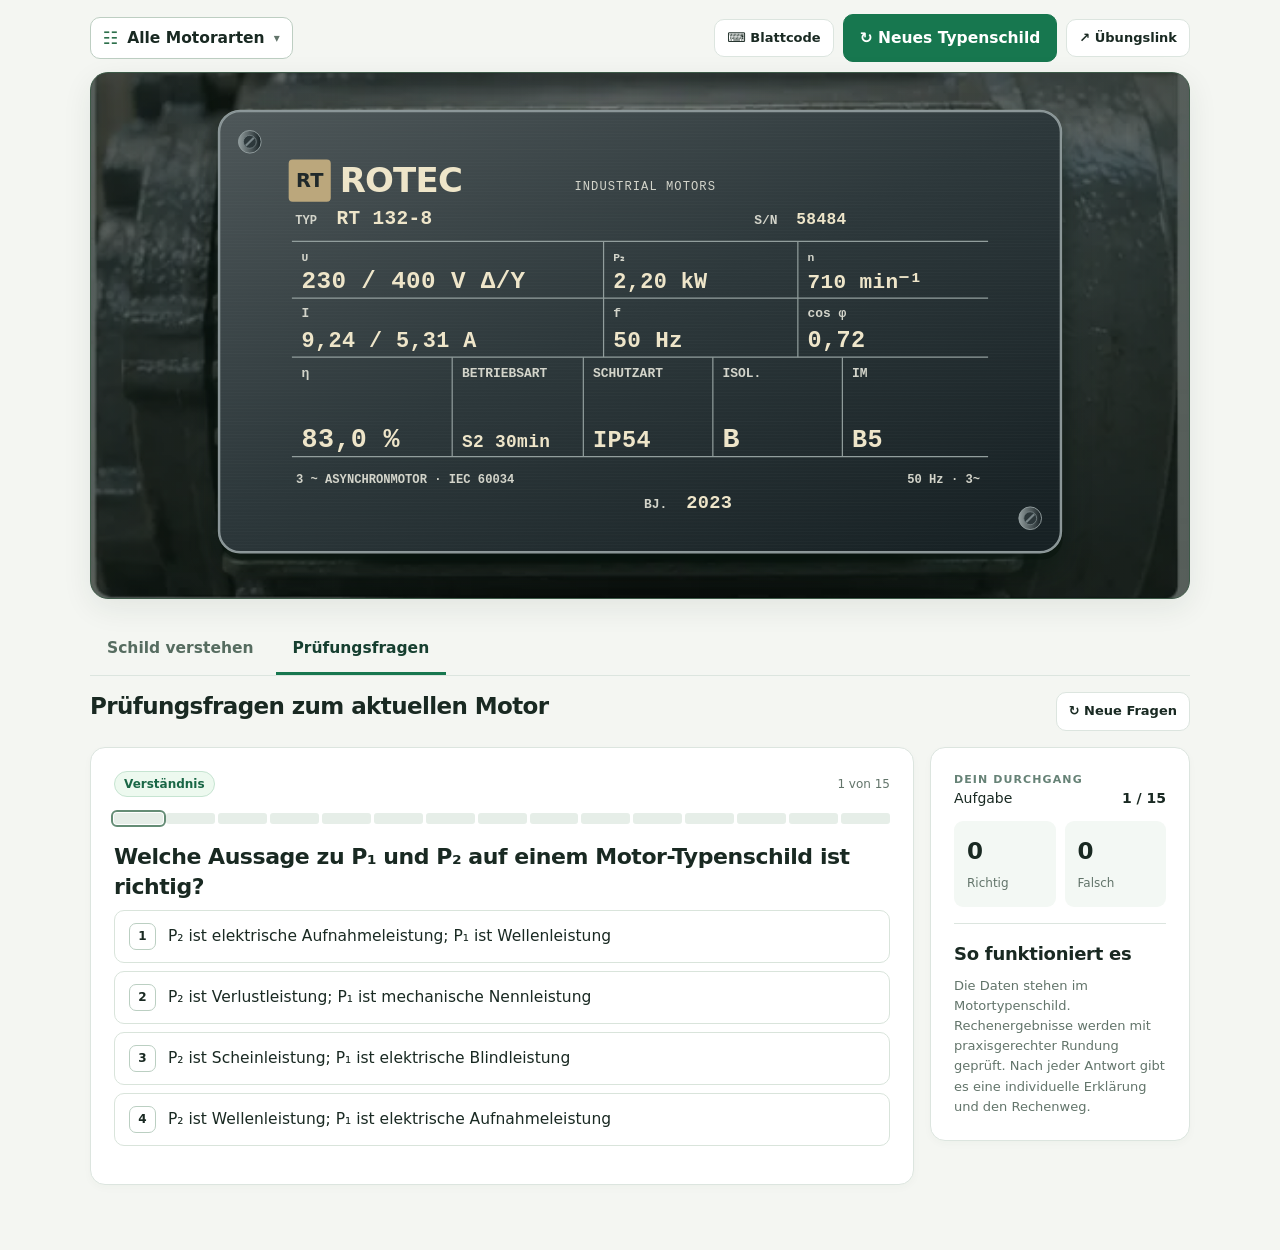
==== index.html @ ab7dd615 "Add files via upload" ====
<!doctype html>
<html lang="de">
<head>
<meta charset="utf-8">
<meta name="viewport" content="width=device-width, initial-scale=1">
<meta name="theme-color" content="#14251f">
<link rel="icon" href="data:image/svg+xml,%3Csvg xmlns='http://www.w3.org/2000/svg' viewBox='0 0 48 48'%3E%3Crect width='48' height='48' rx='10' fill='%23163f30'/%3E%3Ctext x='24' y='34' font-size='28' text-anchor='middle' fill='white'%3E%E2%9A%A1%3C/text%3E%3C/svg%3E">
<title>Motortypenschild verstehen · Lerntrainer V20</title>
<style>
:root{color-scheme:light;--ink:#192922;--mute:#62746a;--bg:#f4f6f2;--paper:#fff;--line:#dce5df;--forest:#163f30;--green:#17774f;--soft:#eaf4ed;--red:#a53624;--redbg:#fceee9;--gold:#c09537;--rad:15px}
*{box-sizing:border-box}html{scroll-behavior:smooth}body{margin:0;background:var(--bg);color:var(--ink);font:15.5px/1.55 system-ui,-apple-system,"Segoe UI",Roboto,Arial,sans-serif}button,input,select{font:inherit}button{cursor:pointer}button:focus-visible,input:focus-visible{outline:3px solid #4ca47c;outline-offset:3px}a{color:var(--green)}.wrap{width:min(1100px,calc(100% - 36px));margin:auto}.top{background:#14271e;color:#eef9f2;border-bottom:1px solid #345344}.top .wrap{min-height:69px;display:flex;align-items:center;gap:18px;justify-content:space-between}.mark{display:flex;gap:12px;align-items:center}.logo{background:#d9eee1;color:#133927;width:39px;height:39px;border-radius:10px;display:grid;place-items:center;font-weight:900;font-size:22px}.brand{font-weight:790;line-height:1.1;letter-spacing:-.4px}.brand small{display:block;font-size:11px;font-weight:500;letter-spacing:.08em;color:#b4cbbd;margin-top:4px;text-transform:uppercase}.topbadge{border:1px solid #52715d;border-radius:100px;font-size:12px;padding:5px 12px;color:#d8e6de}
main{padding:28px 0 65px}.headline{display:flex;justify-content:space-between;align-items:flex-end;gap:20px;margin-bottom:18px}.eyebrow{font-size:12px;letter-spacing:.12em;text-transform:uppercase;font-weight:750;color:var(--green)}h1{font-size:clamp(29px,4vw,41px);line-height:1.08;letter-spacing:-1.4px;margin:6px 0 9px}h2{margin:0;font-size:23px;letter-spacing:-.6px;line-height:1.25}h3{margin:0;font-size:18px;letter-spacing:-.25px}.sub{color:var(--mute);margin:0;max-width:650px}.btn{display:inline-flex;align-items:center;justify-content:center;gap:8px;padding:11px 16px;font-weight:680;border-radius:10px;border:1px solid var(--green);background:var(--green);color:white;transition:background .15s,border .15s;white-space:nowrap}.btn:hover{background:#0b5939}.btn.ghost{border-color:var(--line);background:var(--paper);color:var(--ink)}.btn.ghost:hover{border-color:#739e87;background:#f5faf6}.btn.sm{padding:8px 12px;font-size:13px}.btn:disabled{cursor:not-allowed;opacity:.5}.plate-wrap{background:radial-gradient(circle at 50% -20%,#566e60,#263c32 60%,#182d24);border:1px solid #3d5a48;border-radius:18px;padding:clamp(12px,3vw,34px);box-shadow:0 9px 30px #152b2015;position:relative;overflow:hidden}.plate-wrap:before{content:'';position:absolute;inset:0;background:repeating-linear-gradient(145deg,transparent 0 6px,#ffffff08 7px,transparent 8px 23px);pointer-events:none}.plate{position:relative;margin:auto;display:block;width:min(100%,900px);height:auto;filter:drop-shadow(0 12px 12px #0718118e);touch-action:manipulation}.plate text{user-select:none}.plate .field{cursor:pointer;outline:none}.plate .field .hit{fill:transparent;stroke:transparent;stroke-width:2}.plate .field:hover .hit,.plate .field:focus .hit{fill:#bfe0cb2a;stroke:#397a5c;stroke-width:2}.plate .field.active .hit{fill:#d8f7e250;stroke:#0a7850;stroke-width:2.6}.plate .field:focus-visible .hit{stroke:#e4952c;stroke-width:3}.plate text.stamp{font-family:Consolas,Menlo,monospace;fill:#25302f;font-weight:740}.plate text.label{font-family:Consolas,Menlo,monospace;fill:#54605e;font-weight:640}.plate .rule{stroke:#7d8787;stroke-width:1}.plate .fine{stroke:#a8b0af;stroke-width:.8}.plate-head{display:flex;justify-content:space-between;gap:10px;align-items:center;margin-top:13px;color:#d6e7da;font-size:12.5px}.plate-head .hint{display:flex;gap:8px;align-items:center}.plate-head .hint i{display:inline-flex;width:19px;height:19px;align-items:center;justify-content:center;border:1px solid #b4d6c5;border-radius:100%;font-style:normal;font-weight:700}.meta-tags{display:flex;gap:8px;flex-wrap:wrap}.meta-tags span{border:1px solid #648574;border-radius:100px;padding:3px 10px}.tabs{display:flex;gap:5px;margin:25px 0 16px;border-bottom:1px solid var(--line)}.tab{padding:12px 17px;border:none;border-bottom:3px solid transparent;color:#566c60;background:none;font-weight:720}.tab[aria-selected=true]{border-color:var(--green);color:var(--forest)}.tab:hover{color:#17774f}.panel{display:none}.panel.on{display:block}.learning{display:grid;grid-template-columns:minmax(0,.94fr) minmax(0,1.06fr);gap:16px}.card{background:var(--paper);border:1px solid var(--line);border-radius:var(--rad);padding:23px;box-shadow:0 3px 8px #24453307}.card h2{margin-bottom:9px}.card h3{margin-bottom:8px}.muted{color:var(--mute)}.minilabel{font-size:11px;letter-spacing:.1em;text-transform:uppercase;color:#668276;font-weight:850}.selected-kicker{display:flex;gap:10px;align-items:center;margin-bottom:10px}.pill{display:inline-flex;border:1px solid #c6e4d1;background:#edf9ef;color:#1a6746;border-radius:100px;padding:3px 9px;font-weight:770;font-size:12px}.bigvalue{font:780 30px/1.2 ui-monospace,Consolas,monospace;letter-spacing:-.9px;margin:6px 0 14px;overflow-wrap:anywhere}.info-text p{margin:0 0 11px}.math{padding:12px 15px;border:1px solid #d9e6dc;border-radius:9px;background:#f6faf7;font:650 15px/1.7 ui-monospace,Consolas,monospace;overflow-wrap:anywhere;white-space:pre-line}.note{border-left:3px solid var(--gold);background:#fffaf0;border-radius:6px;padding:10px 13px;margin-top:14px;font-size:14px}.field-nav{display:grid;grid-template-columns:repeat(2,minmax(0,1fr));gap:8px;margin-top:17px}.fieldbtn{background:#fff;text-align:left;border:1px solid var(--line);border-radius:9px;padding:11px 12px;min-height:55px}.fieldbtn:hover{border-color:#5d9a75}.fieldbtn[aria-pressed=true]{background:var(--soft);border-color:#438a62}.fieldbtn b{display:block;font-size:13px}.fieldbtn small{display:block;color:var(--mute);font-size:12px}.quick{display:grid;gap:10px}.quick-item{display:flex;gap:11px}.quicknum{display:grid;place-items:center;flex:none;width:27px;height:27px;background:var(--soft);color:var(--green);border-radius:8px;font-weight:800;font-size:13px}.quick-item p{margin:1px 0 0;color:var(--mute);font-size:13.5px}.divider{height:1px;background:var(--line);margin:17px 0}.formula-stack{display:grid;gap:8px}.formula-line{display:flex;justify-content:space-between;gap:12px;align-items:center;border:1px solid var(--line);border-radius:9px;padding:9px 12px}.formula-line .name{font-size:12px;color:var(--mute)}.formula-line .val{font-family:ui-monospace,Consolas,monospace;font-weight:720;text-align:right;font-size:13px}
.quizhead{display:flex;align-items:start;justify-content:space-between;gap:15px;margin-bottom:16px}.quizhead p{margin:6px 0 0;color:var(--mute)}.quizframe{display:grid;grid-template-columns:1fr 260px;gap:16px;align-items:start}.progress{background:#e6eee8;height:8px;border-radius:100px;overflow:hidden;margin:16px 0 12px}.progress i{display:block;background:var(--green);height:100%;width:0;transition:width .2s}.qtop{display:flex;gap:8px;justify-content:space-between;align-items:center}.qtitle{font-size:22px;letter-spacing:-.45px;line-height:1.36;margin:18px 0}.choices{display:grid;gap:8px}.choice{display:flex;text-align:left;align-items:center;gap:12px;width:100%;border:1.5px solid #d9e4db;border-radius:10px;background:white;padding:12px 14px;color:var(--ink)}.choice:hover:not(:disabled){border-color:#4d9d73;background:#f7fbf8}.choice:disabled{cursor:default}.choice .idx{flex:none;display:grid;place-items:center;width:27px;height:27px;border:1px solid #bbcfc2;border-radius:7px;font-weight:780;font-size:12px}.choice.correct{border-color:#199364;background:#eaf8f0}.choice.wrong{border-color:#c05b46;background:#fff1ed}.answerbox{display:grid;gap:8px;max-width:385px}.answerbox label{color:var(--mute);font-size:13px}.inp-row{display:flex;align-items:center;gap:10px}.numberin{font-size:19px;width:min(205px,65%);padding:11px 12px;border:1px solid #b9cbbf;border-radius:9px;color:var(--ink)}.unit{font-weight:720}.feedback{border:1px solid #a0d4b4;background:#effaf3;padding:16px;border-radius:11px;margin-top:15px;display:grid;gap:6px}.feedback.bad{border-color:#e9b3a3;background:var(--redbg)}.feedback .ft{font-size:16px;font-weight:800;color:#14663c}.feedback.bad .ft{color:var(--red)}.feedback p{margin:0}.feedback .step{padding:10px 12px;background:#ffffffbd;border-radius:7px;font:600 13px/1.6 ui-monospace,Consolas,monospace;white-space:pre-line;overflow-wrap:anywhere}.qactions{display:flex;align-items:center;gap:10px;flex-wrap:wrap;margin-top:15px}.smallstat{display:grid;gap:12px}.statline{display:flex;justify-content:space-between;align-items:center;gap:10px;font-size:14px}.statline b{font-variant-numeric:tabular-nums}.statblocks{display:grid;grid-template-columns:1fr 1fr;gap:9px}.sstat{padding:13px;border-radius:9px;background:#f3f8f4}.sstat strong{display:block;font-size:23px}.sstat span{color:var(--mute);font-size:12px}.quizside hr{border:0;border-top:1px solid var(--line);margin:16px 0}.quizside p{margin:0;color:var(--mute);font-size:13px}.qdone{text-align:center;padding:25px 10px}.qdone .score{font-size:49px;font-weight:870;color:var(--green);line-height:1.3}.qdone .review{display:grid;gap:7px;text-align:left;margin-top:20px}.review-item{display:flex;gap:9px;padding:10px 12px;background:#f5f8f6;border:1px solid var(--line);border-radius:8px}.review-item strong{color:#1e6c46}.review-item.bad strong{color:var(--red)}.footer{margin-top:25px;text-align:center;color:#748578;font-size:12px}.status{min-height:24px;opacity:0;transition:opacity .1s}.status.show{opacity:1}.helpbox{font-size:13px;color:var(--mute);margin-top:12px}.helpbox details{margin-top:7px;border:1px solid var(--line);border-radius:8px;padding:9px 12px}.helpbox summary{cursor:pointer;font-weight:650;color:var(--forest)}.helpbox p{margin:8px 0 0}.tipfloat{position:fixed;z-index:10;pointer-events:none;background:#142e21;color:#fff;max-width:260px;font-size:12px;padding:9px 12px;border-radius:9px;box-shadow:0 5px 15px #0003;display:none}.tipfloat.show{display:block}
@media(max-width:800px){.learning,.quizframe{grid-template-columns:1fr}.quizside{order:-1}.quizside .smallstat{display:flex;gap:12px;align-items:center;justify-content:space-between}.quizside hr,.quizside .quiz-note{display:none}.statblocks{min-width:175px}.quizside{padding:13px 16px}.headline{align-items:flex-start}.plate-wrap{padding:13px}.plate-head .meta-tags{display:none}}
@media(max-width:560px){.wrap{width:calc(100% - 24px)}main{padding:22px 0 45px}.top .wrap{min-height:60px}.topbadge{display:none}.headline{display:block}.headline .btn{margin-top:14px}.plate-wrap{border-radius:12px;padding:8px}.plate-head{padding:0 7px 5px;line-height:1.4}.plate .stamp,.plate .label{paint-order:stroke}.tab{flex:1;padding:11px 8px;font-size:14px}.card{padding:16px}.field-nav{gap:7px}.fieldbtn{padding:9px}.fieldbtn b{font-size:12px}.fieldbtn small{font-size:11px}.qtitle{font-size:19px}.quizhead{display:block}.quizhead .btn{margin-top:10px}.quizside .smallstat{display:block}.quizside .statblocks{margin-top:8px}.plate{min-width:0}.bigvalue{font-size:25px}.plate-head .hint{font-size:11px}}
@media(prefers-reduced-motion:reduce){*,*:before,*:after{scroll-behavior:auto!important;transition:none!important}}

/* Unterschiedliche Gravur- und Druckstile der fiktiven Hersteller */
.plate .frame-lines .rule{stroke:#687777;stroke-width:1.5}
.plate text.maker{font-family:Arial,"Segoe UI",sans-serif;fill:#263936;font-weight:850}
.plate text.submaker{font-family:Consolas,monospace;fill:#425650}
.plate.theme-blue text.stamp,.plate.theme-blue text.maker,.plate.theme-blue text.submaker{fill:#e9f6fb}
.plate.theme-blue text.label{fill:#c2d6e0}
.plate.theme-blue .frame-lines .rule{stroke:#87a8b8}
.plate.theme-blue .field:hover .hit,.plate.theme-blue .field.active .hit{fill:#def9ff25;stroke:#a9ecf1}
.plate.theme-graphite text.stamp,.plate.theme-graphite text.maker{fill:#eee5c9}
.plate.theme-graphite text.label,.plate.theme-graphite text.submaker{fill:#d3d4ca}
.plate.theme-graphite .frame-lines .rule{stroke:#929e9d}
.plate.theme-graphite .field:hover .hit,.plate.theme-graphite .field.active .hit{fill:#ffe6a525;stroke:#e4b86b}
.plate.theme-brass text.stamp,.plate.theme-brass text.maker{fill:#3f3425}
.plate.theme-brass text.label,.plate.theme-brass text.submaker{fill:#5f4b30}
.plate.theme-brass .frame-lines .rule{stroke:#796549}
.plate.theme-white text.stamp,.plate.theme-white text.maker{fill:#234651}
.plate.theme-white text.label,.plate.theme-white text.submaker{fill:#52747d}
.plate.theme-white .frame-lines .rule{stroke:#849fa5}

/* Typenschild-Vielfalt: Formate, Oberflächen, Schrifttypen */
.plate.theme-silver{max-width:890px}
.plate.theme-blue{max-width:970px}
.plate.theme-graphite{max-width:850px}
.plate.theme-brass{max-width:805px}
.plate.theme-white{max-width:935px}
.plate.theme-brass text.stamp{font-family:Georgia,"Times New Roman",serif;font-weight:700;letter-spacing:.35px}
.plate.theme-brass text.maker{font-family:Georgia,"Times New Roman",serif;font-style:italic;font-weight:900;letter-spacing:1.2px}
.plate.theme-blue text.stamp{font-family:"Arial Narrow","Liberation Sans Narrow",Arial,sans-serif;font-weight:850;letter-spacing:.25px}
.plate.theme-blue text.maker{font-family:Impact,"Arial Narrow",Arial,sans-serif;letter-spacing:2.2px;font-weight:800}
.plate.theme-graphite text.stamp{font-family:"Courier New",ui-monospace,monospace;font-weight:700;letter-spacing:.45px}
.plate.theme-graphite text.maker{font-family:Verdana,"DejaVu Sans",sans-serif;font-weight:900}
.plate.theme-white text.stamp{font-family:"Trebuchet MS","Segoe UI",sans-serif;font-weight:750}
.plate.theme-white text.maker{font-family:"Trebuchet MS","Segoe UI",sans-serif;letter-spacing:1.2px}
.plate-wrap.quiz-view .plate .field{cursor:default;pointer-events:none}
.plate-wrap.quiz-view .plate .field.active .hit{fill:transparent;stroke:transparent}
.math{white-space:normal;font-family:system-ui,sans-serif;display:grid;gap:9px;padding:15px}
.math-formula{width:100%;overflow-x:auto;text-align:center;padding:6px 2px}
.math-formula math{font-size:clamp(19px,2.1vw,26px);color:#1a382b;margin:auto}
.math-work{border-top:1px solid #dce7df;padding:10px 3px 0;color:#4a6856;font:500 12.5px/1.6 ui-monospace,Consolas,monospace;white-space:pre-line;overflow-wrap:anywhere}
.formula-line .val{font-size:15px;min-width:42%}
.formula-line math{font-size:17px}
.reference{margin-top:15px;border-top:1px solid var(--line);padding-top:14px;display:grid;gap:10px}
.reference h3{font-size:17px;margin:0}
.reference p{margin:0;color:#52675a;font-size:13px}
.ref-table-wrap{overflow-x:auto;border:1px solid var(--line);border-radius:9px}
.ref-table{width:100%;border-collapse:collapse;min-width:300px;font-size:13px;line-height:1.45}
.ref-table th{background:#edf3ee;font-size:12px;color:#44584b;font-weight:750;text-align:left}
.ref-table td,.ref-table th{padding:9px 10px;border-bottom:1px solid #e1e9e3;vertical-align:top}
.ref-table tbody tr:last-child td{border-bottom:0}
.ref-table tr.current td{background:#eaf6ee;font-weight:680}
.ref-table .caption-cell{font-size:12px;color:#637569}
@media(max-width:560px){.math-formula math{font-size:19px}.ref-table td,.ref-table th{padding:7px 8px;font-size:12px}.formula-line{align-items:flex-start;flex-wrap:wrap}}


/* Reduzierter Einstieg: Das Typenschild ist der Aufmacher. */
main.wrap{padding-top:14px}
.plate-actions{display:flex;justify-content:flex-end;margin-bottom:10px}
.plate-wrap{padding-bottom:clamp(12px,3vw,34px)}
/* Gleichungsarten und Einheiten sind nicht austauschbar. */
.formula-line.torque-formula{display:grid;grid-template-columns:minmax(0,1fr);gap:8px;align-items:stretch}
.formula-line.torque-formula .val{text-align:left;font-size:15px;overflow-x:auto}
.formula-unit{font-size:12.5px;line-height:1.5;color:var(--mute)}
.numeric-formula{background:#f2f7f1;border:1px solid #c5d8c8;border-left:4px solid #36895a;padding:12px 13px;border-radius:8px;display:grid;gap:7px}
.numeric-formula strong{font-size:13px;color:#195838}
.numeric-formula .formula-unit{color:#2c4f3b}


/* Gealterte Typenschilder: unregelmäßige Oberflächen, abweichende Gravur und Proportionen. */
.plate.theme-agedCopper{max-width:780px}
.plate.theme-agedIron{max-width:840px}
.plate.theme-agedEnamel{max-width:920px}
.plate.theme-agedCopper text.stamp,.plate.theme-agedCopper text.maker{font-family:Georgia,'Times New Roman',serif;fill:#2c1c0c;font-weight:800;letter-spacing:.15px}
.plate.theme-agedCopper text.label,.plate.theme-agedCopper text.submaker{font-family:Georgia,serif;fill:#49341b}
.plate.theme-agedCopper .frame-lines .rule{stroke:#674624;stroke-width:2}
.plate.theme-agedIron text.stamp,.plate.theme-agedIron text.maker{font-family:'Courier New',monospace;fill:#191f1f;font-weight:900;letter-spacing:-.4px}
.plate.theme-agedIron text.label,.plate.theme-agedIron text.submaker{fill:#26302f}
.plate.theme-agedIron .frame-lines .rule{stroke:#555e5a;stroke-width:2}
.plate.theme-agedEnamel text.stamp,.plate.theme-agedEnamel text.maker{font-family:'Trebuchet MS',Arial,sans-serif;fill:#403b2e;font-weight:800}
.plate.theme-agedEnamel text.label,.plate.theme-agedEnamel text.submaker{fill:#665e4d}
.plate.theme-agedEnamel .frame-lines .rule{stroke:#897d65;stroke-width:1.8}
.plate.theme-agedCopper .field:hover .hit,.plate.theme-agedIron .field:hover .hit,.plate.theme-agedEnamel .field:hover .hit{stroke:#e29c36;fill:#ffec9630}


/* Strompfade als SVG-Motorwicklungen statt Widerstandssymbolen */
.connection-diagrams{margin-top:17px;display:grid;grid-template-columns:repeat(2,minmax(0,1fr));gap:12px}
.connection-diagram{margin:0;background:#f8fbf9;border:1px solid #dce7df;border-radius:11px;padding:12px;min-width:0}
.connection-diagram figcaption{font-size:14px;font-weight:780;color:#214534;margin:0 0 6px}
.connection-diagram svg{display:block;width:100%;height:auto;max-height:240px}
.connection-diagram .lead{stroke:#314b40;stroke-width:3;stroke-linecap:round;fill:none}
.connection-diagram .coil{stroke:#17774f;stroke-width:3.4;stroke-linecap:round;stroke-linejoin:round;fill:none}
.connection-diagram .terminal{fill:#1b694a}
.connection-diagram .lab{fill:#2c5140;font:700 15px system-ui,sans-serif}
.connection-diagram .sub-lab{fill:#61786c;font:13px system-ui,sans-serif}
.connection-diagram p{margin:5px 0 0;color:#596e60;font-size:12.5px}
@media(max-width:740px){.connection-diagrams{grid-template-columns:1fr}.connection-diagram svg{max-height:205px}}

.sr-only{position:absolute!important;width:1px!important;height:1px!important;padding:0!important;margin:-1px!important;overflow:hidden!important;clip:rect(0,0,0,0)!important;white-space:nowrap!important;border:0!important}

/* Einfache zweireihige Motorklemmbretter, getrennt von den Wicklungsschaltbildern. */
.connection-group{display:grid;align-content:start;gap:12px;min-width:0}
.connection-group .connection-diagram{height:100%}
.connection-diagram .terminal-board{max-height:230px}
.connection-diagram .terminal-tag{fill:#25322a;font:650 14px system-ui,sans-serif}
.connection-diagram .terminal-phase{fill:#25322a;font:750 18px system-ui,sans-serif}
.terminal-figure{background:#fffdf9}
/* V19: kompakte und barrierearm bedienbare Mehrfachauswahl für Motorarten. */
.plate-actions{display:flex;align-items:center;justify-content:flex-end;gap:9px;flex-wrap:wrap;margin-bottom:10px}
.motor-filter{position:relative;margin-right:auto;min-width:0}
.motor-filter-trigger{display:inline-flex;align-items:center;gap:9px;background:#fff;color:#192922;border:1px solid #bdcec2;border-radius:10px;padding:10px 12px;font-weight:700;max-width:100%;text-align:left;line-height:1.35}
.motor-filter-trigger:hover,.motor-filter-trigger[aria-expanded=true]{background:#f5faf6;border-color:#4e9270}
.motor-filter-trigger .filter-icon{font-size:17px;line-height:1;color:#2d704b}
.motor-filter-trigger .filter-text{overflow:hidden;text-overflow:ellipsis;white-space:nowrap}
.motor-filter-trigger .filter-chevron{margin-left:auto;font-size:12px;color:#62746a}
.motor-filter-popover{position:absolute;top:calc(100% + 7px);left:0;z-index:30;width:min(308px,calc(100vw - 24px));background:#fff;border:1px solid #cad8cd;border-radius:13px;padding:14px;box-shadow:0 15px 40px #102b1b30;color:#192922}
.motor-filter-popover[hidden]{display:none}
.motor-filter-popover h3{font-size:15px;margin:0 0 11px}
.motor-filter-list{display:grid;gap:3px}
.motor-filter-item{display:flex;gap:10px;align-items:flex-start;padding:9px 7px;border-radius:8px;font-size:13.5px;line-height:1.45;cursor:pointer}
.motor-filter-item:hover{background:#edf5ef}
.motor-filter-item input{accent-color:#17774f;width:18px;height:18px;flex:none;margin:1px 0 0;cursor:pointer}
.motor-filter-item input:focus-visible{outline:3px solid #4ca47c;outline-offset:2px}
.motor-filter-item input:disabled{cursor:not-allowed}
.motor-filter-actions{display:flex;align-items:center;justify-content:space-between;gap:8px;margin-top:12px;padding-top:12px;border-top:1px solid #e1e8e2}
.motor-filter-actions .btn{padding:8px 12px;font-size:13px}
.motor-filter-actions .btn:focus-visible{outline:3px solid #4ca47c;outline-offset:2px}
@media(max-width:680px){.plate-actions{display:flex;flex-wrap:wrap;gap:8px}.motor-filter{flex:1 0 100%;margin-right:0}.motor-filter-trigger{max-width:100%;width:100%}.plate-actions #newMotor{white-space:normal;flex:1 1 auto}.plate-actions #shareMotor{flex:0 1 auto}}
@media(max-width:340px){.plate-actions #shareMotor{flex:1 1 100%}}
/* V15: Der Fortschritt zeigt jede Antwort einzeln, statt alle Fortschritte grün einzufärben. */
.progress{display:flex;align-items:stretch;gap:3px;height:11px;background:none;overflow:visible;margin:16px 0 12px}
.progress .progress-segment{display:block;flex:1;min-width:0;border-radius:3px;background:#e6eee8;transition:background .15s}
.progress .progress-segment.right{background:#188757}
.progress .progress-segment.wrong{background:#c24837}
.progress .progress-segment.active{outline:2px solid #658d76;outline-offset:1px}
.progress.summary-progress{margin:20px auto 12px;max-width:550px;height:14px}
.progress-legend{display:flex;justify-content:center;gap:15px;flex-wrap:wrap;color:#62746a;font-size:12px;margin:2px 0 14px}
.progress-legend span{display:inline-flex;align-items:center;gap:6px}
.progress-legend i{width:11px;height:11px;display:inline-block;border-radius:3px;background:#e6eee8}
.progress-legend .right{background:#188757}.progress-legend .wrong{background:#c24837}
.review-detail{text-align:left;border:1px solid #e2c2b8;background:#fff8f5;border-radius:10px;padding:12px 14px;margin-top:10px}
.review-detail summary{cursor:pointer;color:#803426;font-weight:700;line-height:1.5}
.review-detail[open] summary{margin-bottom:12px}
.review-detail .feedback{margin-top:10px}
.review-detail .user-answer{font-size:13px;color:#4f6054;margin:0 0 8px}
.review-detail .user-answer strong{color:#26382d}
.year-overview{margin-top:16px}
.year-overview .ref-table{min-width:260px}
.year-overview details{border:1px solid var(--line);border-radius:9px;padding:11px 13px;margin-top:10px;background:#f8fbf8}
.year-overview summary{font-weight:730;cursor:pointer;color:#174c34}
.year-overview details p{margin:9px 0 0}
.year-overview .sources{font-size:12px;margin-top:11px}

/* V18: mobile Schildansicht nur auf kleinen Bildschirmen, kein Desktop-Zoom. */
.mobile-plate-trigger{display:none}
#plateModal{padding:0;border:1px solid #b9cec0;border-radius:14px;background:#f3f6f3;color:#1b3226;box-shadow:0 25px 85px #0007;width:min(98vw,1100px);max-width:98vw;max-height:92dvh}
#plateModal::backdrop{background:#0c1812bd}
.modal-head{display:flex;gap:12px;align-items:center;justify-content:space-between;padding:12px 15px;background:#fff;border-bottom:1px solid #dce5df}
.modal-head strong{font-size:15px}
.modal-scroll{overflow:auto;max-height:calc(92dvh - 105px);padding:12px;touch-action:pan-x pan-y}
.modal-scroll .plate{display:block;width:950px;max-width:none;height:auto;margin:auto;filter:none}
.modal-help{font-size:12px;color:#61756b;margin:0;padding:4px 14px 12px}
.share-state{font-size:12px;color:#4d6e59;min-height:1em;margin-top:3px}
@media(max-width:760px){
 .mobile-plate-trigger{display:inline-flex;font-size:12px;padding:7px 10px;white-space:normal}
 .quizhead{align-items:center}
 .quizframe{display:flex;flex-direction:column}
 #questionCard{order:0;width:100%}
 .quizside{order:1;width:100%}
 .quizside .smallstat{display:flex;justify-content:space-between;gap:12px;align-items:center}
 .quizside .statblocks{min-width:160px}
 .modal-scroll .plate{width:830px}
}
@media(max-width:420px){.qtop{align-items:flex-start;flex-wrap:wrap;row-gap:7px}.modal-scroll .plate{width:780px}}
.sheet-solution-row{border-bottom:1px solid #dce5df;padding:17px 0}.sheet-solution-row h3{font-size:16px;margin:0 0 9px}.sheet-solution-row p{margin:5px 0}.sheet-solution-row pre{white-space:pre-wrap;font:13px/1.55 ui-monospace,monospace;background:#f3f7f4;padding:12px;border-radius:8px}
.code-dialog{border:1px solid #c4d5cb;border-radius:16px;padding:24px;max-width:min(430px,calc(100vw - 28px));width:100%;color:#192922;box-shadow:0 25px 70px #0004}
.code-dialog::backdrop{background:#101c16a8}.code-dialog h2{margin:0 0 9px;font-size:21px}.code-dialog p{font-size:13px;color:#526657}
.code-dialog label{display:block;font-weight:700;margin-top:16px}.code-dialog input{width:100%;border:1px solid #afc7b8;border-radius:9px;margin:6px 0 0;padding:12px;font-size:20px;letter-spacing:.08em;text-transform:uppercase}
.code-actions{display:flex;gap:9px;justify-content:flex-end;margin-top:19px}.code-dialog .code-error{color:#9f352b;min-height:1.2em}
/* V22: fotografischer Motor als Buehnenhintergrund, keine Auswirkung auf SVG-Typenschilder. */
.plate-wrap{background:linear-gradient(90deg,rgba(16,28,23,.64),rgba(18,31,28,.32),rgba(16,28,23,.64)),url("[data-uri]") center center/cover no-repeat!important}
.plate-wrap:before{background:none!important}
</style>
</head>
<body>

<main class="wrap"><div class="plate-actions">
<div class="motor-filter" id="motorFilter">
 <button type="button" class="motor-filter-trigger" id="motorFilterTrigger" aria-label="Motorarten auswählen" aria-controls="motorFilterPopover" aria-expanded="false" aria-haspopup="true"><span class="filter-icon" aria-hidden="true">☷</span><span class="filter-text" id="motorFilterText">Alle Motorarten</span><span class="filter-chevron" aria-hidden="true">▾</span></button>
 <div class="motor-filter-popover" id="motorFilterPopover" aria-label="Motorartenfilter" hidden>
  <h3>Motorarten auswählen</h3>
  <div class="motor-filter-list" role="group" aria-label="Motorarten für das nächste Typenschild">
   <label class="motor-filter-item"><input type="checkbox" data-motor-kind="standard" checked><span>Standardmotor · modern</span></label>
   <label class="motor-filter-item"><input type="checkbox" data-motor-kind="historical" checked><span>Standardmotor · historisch</span></label>
   <label class="motor-filter-item"><input type="checkbox" data-motor-kind="dahlander-delta" checked><span>Dahlander Δ/YY</span></label>
   <label class="motor-filter-item"><input type="checkbox" data-motor-kind="dahlander-star" checked><span>Dahlander Y/YY</span></label>
   <label class="motor-filter-item"><input type="checkbox" data-motor-kind="dual" checked><span>Zwei getrennte Wicklungen</span></label>
  </div>
  <div class="motor-filter-actions"><button type="button" class="btn ghost sm" id="selectAllMotorKinds">Alle auswählen</button><button type="button" class="btn sm" id="closeMotorFilter">Fertig</button></div>
 </div>
</div>
<button type="button" class="btn ghost sm" id="openWorksheetCode">⌨ Blattcode</button><button type="button" class="btn" id="newMotor">↻ Neues Typenschild</button><button type="button" class="btn ghost sm" id="shareMotor" title="Diesen Motor und den aktuellen Fragen-Durchgang per Link teilen">↗ Übungslink</button><span id="shareState" class="sr-only" role="status" aria-live="polite"></span></div>
<dialog id="worksheetCodeDialog" class="code-dialog" aria-labelledby="codeDialogTitle">
<form method="dialog" id="worksheetCodeForm"><h2 id="codeDialogTitle">Blattcode eingeben</h2>
<p>Code vom Arbeitsblatt oder vom Lösungsblatt eingeben.</p>
<label for="worksheetCodeInput">Blattcode</label><input id="worksheetCodeInput" autocomplete="off" spellcheck="false" maxlength="14" placeholder="A-XXXX-XXXX" />
<p id="worksheetCodeError" role="alert" class="code-error"></p>
<div class="code-actions"><button type="button" class="btn ghost" id="cancelWorksheetCode">Abbrechen</button><button type="submit" class="btn">Öffnen</button></div></form></dialog>
<div class="plate-wrap"><svg class="plate" id="plate" viewBox="0 0 1000 490" role="group" aria-label="Motortypenschild mit technischen Nenndaten" xmlns="http://www.w3.org/2000/svg"></svg></div>
<div class="tabs" role="tablist" aria-label="Lernmodus wählen"><button type="button" id="tabLearn" class="tab" role="tab" aria-selected="false" aria-controls="learn">Schild verstehen</button><button type="button" id="tabQuiz" class="tab" role="tab" aria-selected="true" aria-controls="quiz">Prüfungsfragen</button></div>
<section id="learn" class="panel" hidden role="tabpanel" aria-labelledby="tabLearn"><div class="learning"><div class="card"><h2 id="exTitle">Die Angaben auf dem Motorschild</h2><div id="exValue" class="bigvalue">Δ / Y</div><div id="exBody" class="info-text"></div><div id="exMath"></div><div id="exDiagram"></div><div id="exNote"></div></div><div class="card"><h3>Alle Angaben entdecken</h3><div class="field-nav" id="fieldNav"></div><div class="divider"></div><h3>Die wichtigsten Formeln</h3><div class="formula-stack"><div class="formula-line"><span class="name">Aufgenommene Wirkleistung</span><span class="val" data-formula="lineP"></span></div><div class="formula-line"><span class="name">Wirkungsgrad</span><span class="val" data-formula="eta"></span></div><div class="formula-line"><span class="name">Synchrondrehzahl</span><span class="val" data-formula="ns"></span></div><div class="formula-line"><span class="name">Schlupf</span><span class="val" data-formula="slip"></span></div><div class="formula-line torque-formula">
 <span class="name">Nenndrehmoment – allgemeine physikalische Gleichung</span>
 <span class="val" data-formula="torque"></span>
 <div class="formula-unit">Mit P₂ in <b>W</b> und ω in <b>rad/s</b> erhältst du M in <b>N·m</b>.</div>
 <div class="numeric-formula">
  <strong>Zahlenwertgleichung (Tabellenbuch)</strong>
  <span class="val" data-formula="torqueNumeric"></span>
  <div class="formula-unit"><b>Achtung: Diese Form darfst du nur mit P₂ in kW und n in min⁻¹ einsetzen.</b> Das Ergebnis ist dann in N·m. Bei anderen Einheiten musst du vorher umrechnen.</div>
 </div>
</div></div><div class="helpbox">Für die Synchrondrehzahl bezeichnet <em>p</em> die Polpaarzahl. Beachte bei Zahlenwertgleichungen die ausdrücklich angegebenen Einheiten.</div></div></div></section>
<section id="quiz" class="panel on" role="tabpanel" aria-labelledby="tabQuiz"><div class="quizhead"><div><h2>Prüfungsfragen zum aktuellen Motor</h2></div><button type="button" class="btn ghost sm" id="restartQuiz">↻ Neue Fragen</button></div><div id="quizAnnouncement" class="sr-only" role="status" aria-live="polite" aria-atomic="true"></div><div class="quizframe"><div class="card" id="questionCard"></div><aside class="card quizside"><div class="smallstat"><div><div class="minilabel">Dein Durchgang</div><div class="statline"><span>Aufgabe</span><b id="qcount">1 / 15</b></div></div><div class="statblocks"><div class="sstat"><strong id="qright">0</strong><span>Richtig</span></div><div class="sstat"><strong id="qwrong">0</strong><span>Falsch</span></div></div></div><hr><div class="quiz-note"><h3>So funktioniert es</h3><p>Die Daten stehen im Motortypenschild. Rechenergebnisse werden mit praxisgerechter Rundung geprüft. Nach jeder Antwort gibt es eine individuelle Erklärung und den Rechenweg.</p></div></aside></div></section>
</main>
<div class="tipfloat" id="tip" role="tooltip"></div>
<dialog id="plateModal" aria-label="Vergrößerte Typenschildansicht">
 <div class="modal-head"><strong>Motortypenschild</strong><button class="btn ghost sm" type="button" id="closePlate">Schließen ✕</button></div>
 <div class="modal-scroll" id="modalPlateContent"></div>
 <p class="modal-help">Auf dem Smartphone nach links oder rechts verschieben, um alle Daten zu lesen. Hier werden keine Lösungen angezeigt.</p>
</dialog>

<script>
'use strict';
const $=s=>document.querySelector(s);
const SQRT3=Math.sqrt(3);
const round=(v,d=2)=>Math.round((v+Number.EPSILON)*10**d)/10**d;
const f=(v,d=2)=>Number(v).toLocaleString('de-DE',{minimumFractionDigits:d,maximumFractionDigits:d});
const fi=v=>Number(v).toLocaleString('de-DE',{maximumFractionDigits:0});
const pick=a=>a[Math.floor(Math.random()*a.length)];
const shuffled=a=>{const b=[...a];for(let i=b.length-1;i>0;i--){let j=Math.floor(Math.random()*(i+1));[b[i],b[j]]=[b[j],b[i]];}return b;};
const esc=s=>String(s).replace(/[&<>"']/g,c=>({'&':'&amp;','<':'&lt;','>':'&gt;','"':'&quot;',"'":'&#39;'}[c]));
let motor=null,serial=0,selected='volt',mode='quiz',questions=[],qIndex=0,results=[],currentResponse=null;
const powers=[.37,.55,.75,1.1,1.5,2.2,3,4,5.5,7.5,11,15];
// IEC-Achshöhen passend zu Leistung und Polzahl. Keine künstlichen +10-mm-Baugrößen.
const frameByPoles={
 2:[71,71,80,80,90,90,100,112,132,132,160,160],
 4:[71,80,80,90,90,100,100,112,132,132,160,160],
 6:[80,80,90,90,100,112,132,132,132,160,160,180],
 8:[90,90,100,100,112,132,132,160,160,160,180,200]
};
// EU-Verordnung 2019/1781, Anhang I, Tabellen 1 (IE2) und 2 (IE3), Mindesteta [%] bei 50 Hz.
// Leistungsreihe: 0,37;0,55;0,75;1,1;1,5;2,2;3;4;5,5;7,5;11;15 kW.
const efficiencyMinimum={
 IE2:{
  2:[69.5,74.1,77.4,79.6,81.3,83.2,84.6,85.8,87.0,88.1,89.4,90.3],
  4:[72.7,77.1,79.6,81.4,82.8,84.3,85.5,86.6,87.7,88.7,89.8,90.6],
  6:[67.6,73.1,75.9,78.1,79.8,81.8,83.3,84.6,86.0,87.2,88.7,89.7],
  8:[56.1,61.7,66.2,70.8,74.1,77.6,80.0,81.9,83.8,85.3,86.9,88.0]
 },
 IE3:{
  2:[73.8,77.8,80.7,82.7,84.2,85.9,87.1,88.1,89.2,90.1,91.2,91.9],
  4:[77.3,80.8,82.5,84.1,85.3,86.7,87.7,88.6,89.6,90.4,91.4,92.1],
  6:[73.5,77.2,78.9,81.0,82.5,84.3,85.6,86.8,88.0,89.1,90.3,91.2],
  8:[69.3,73.0,75.0,77.7,79.7,81.9,83.5,84.8,86.2,87.3,88.6,89.6]
 }
};
const powerFactors=[.70,.72,.74,.755,.77,.79,.805,.823,.836,.850,.858,.866];
// Nennwerte in S2/S3/S6 gelten ausschließlich für die genannte Betriebsart;
// ohne zusätzliche S1-Angabe darf daraus keine Dauerbetriebsleistung abgeleitet werden.
const modernDesigns=['silver','blue','graphite','brass','white'];
const agedDesigns=['agedCopper','agedIron','agedEnamel'];
const allDesigns=[...modernDesigns,...agedDesigns];
const insLimit={A:105,E:120,B:130,F:155,H:180};
const ipFirstMeaning={'2':'Fingerschutz; Fremdkörper ab 12,5 mm','4':'Schutz gegen Berühren mit Draht und Fremdkörper ab 1 mm','5':'staubgeschützt (kein schädigendes Eindringen)','6':'staubdicht'};
const ipSecondMeaning={'0':'kein besonderer Wasserschutz','3':'Schutz gegen Sprühwasser','4':'Schutz gegen Spritzwasser aus allen Richtungen','5':'Schutz gegen Strahlwasser','6':'Schutz gegen starkes Strahlwasser','7':'Schutz gegen zeitweiliges Untertauchen'};
const dutyMeanings={
 S1:'Dauerbetrieb bei gleichbleibender Last bis zum thermischen Beharrungszustand',
 S2:'Kurzzeitbetrieb mit festgelegter Dauer und anschließender vollständiger Abkühlung',
 S3:'periodischer Aussetzbetrieb mit Last- und Stillstandsphasen; Anlaufwärme vernachlässigbar',
 S6:'ununterbrochener periodischer Betrieb mit Last- und Leerlaufphasen ohne Stillstandsphase'
};
const dutyCode=m=>m.duty.slice(0,2);
const dutyDescription=m=>dutyMeanings[dutyCode(m)];
const digitIP=m=>m.ip.slice(2).split('');

let lastGeneratedDesign=null;
// V14a: Ein mechanischer Bemessungspunkt mit einer oder mehreren elektrischen
// Anschlussvarianten. Die verschachtelte Struktur ist die verbindliche Datenquelle;
// die Eigenschaften auf der obersten Ebene sind Kompatibilitaets-Getter fuer V13.
function createStandardModel(data){
 const {P2,poles,n,eta,cos,freq,Vd,Vy,frame,mount,ins,ip,duty,ie,design,maker,sector,monogram,year,id,historical,voltageMarking}=data;
 const P1=P2/eta;
 const deltaCurrent=P1*1000/(SQRT3*Vd*cos);
 const starCurrent=P1*1000/(SQRT3*Vy*cos);
 const stage={
   id:'single',powerKW:P2,rpm:n,poles,cosPhi:cos,efficiency:eta,
   ratings:[
     {connection:'delta',voltageV:Vd,currentA:deltaCurrent,displayCurrentA:round(deltaCurrent,2)},
     {connection:'star',voltageV:Vy,currentA:starCurrent,displayCurrentA:round(starCurrent,2)}
   ]
 };
 const m={kind:'standard',era:historical?'historical':'modern',historical,
  identity:{maker,sector,monogram,type:`${monogram} ${frame}-${poles}`,serial:id,year},
  common:{frequencyHz:freq,frame,mount,insulation:ins,protection:ip,duty,ie},
  stages:[stage],design,voltageMarking,maker,sector,monogram,
  type:`${monogram} ${frame}-${poles}`,id,year,frame,mount,ins,ip,duty,ie};
 const ratingDelta=()=>stage.ratings.find(r=>r.connection==='delta');
 const ratingStar=()=>stage.ratings.find(r=>r.connection==='star');
 const props={
  P2:()=>stage.powerKW,poles:()=>stage.poles,pairs:()=>stage.poles/2,
  ns:()=>60*m.common.frequencyHz/(stage.poles/2),n:()=>stage.rpm,
  eta:()=>stage.efficiency,cos:()=>stage.cosPhi,freq:()=>m.common.frequencyHz,
  family:()=>`${ratingDelta().voltageV}/${ratingStar().voltageV}`,
  Vd:()=>ratingDelta().voltageV,Vy:()=>ratingStar().voltageV,
  IDelta:()=>ratingDelta().currentA,IStar:()=>ratingStar().currentA,
  IDispDelta:()=>ratingDelta().displayCurrentA,IDispStar:()=>ratingStar().displayCurrentA,
  P1:()=>stage.powerKW/stage.efficiency,
  losses:()=>stage.powerKW/stage.efficiency-stage.powerKW,
  torque:()=>9550*stage.powerKW/stage.rpm,
  slip:()=>(60*m.common.frequencyHz/(stage.poles/2)-stage.rpm)/(60*m.common.frequencyHz/(stage.poles/2))
 };
 Object.defineProperties(m,Object.fromEntries(Object.entries(props).map(([name,get])=>[name,{enumerable:true,get}])));
 validateStandardModel(m);
 return m;
}
function validateStandardModel(m){
 if(m.stages.length!==1||m.stages[0].ratings.length!==2)throw Error('Standardmotor: Betriebsstufen fehlerhaft');
 if(!(m.n>0&&m.n<m.ns&&m.P2>0&&m.eta>0&&m.eta<1&&m.cos>0&&m.cos<=1))throw Error('Unplausible Nennwerte');
 if(!Number.isFinite(m.IDelta)||!Number.isFinite(m.IStar)||m.IDelta<=0||m.IStar<=0)throw Error('Ungültige Bemessungsströme');
 if(Math.abs(m.Vy/m.Vd-SQRT3)>.025)throw Error('Nennspannungen passen nicht zu Δ/Y');
 if(m.historical&&![220,380].includes(m.Vd))throw Error('Unzulässige historische Spannungsreihe');
 if(!m.historical&&![230,400].includes(m.Vd))throw Error('Unzulässige moderne Spannungsreihe');
 return true;
}
function makeStandardMotor(selection='random'){
 // Auswahlparameter optional, damit die in V13 vorhandenen automatisierten Tests weiterlaufen.
 if(typeof selection==='object'&&selection!==null)selection=selection.kind||'random';
 if(!['random','standard','historical'].includes(selection))throw Error('Unbekannte Motorauswahl: '+selection);
 // Zufall: ca. 80 % moderne und 20 % historische Standard-Asynchronmotoren.
 // Weitere Motorarten werden erst in V14b/V14c freigeschaltet.
 const requested=selection==='random'?(Math.random()<.20?'historical':'standard'):selection;
 const idx=Math.floor(Math.random()*powers.length),P2=powers[idx],poles=pick([2,4,6,8]),pairs=poles/2,ns=3000/pairs;
 const designPool=requested==='historical'?agedDesigns:allDesigns;
 const candidates=designPool.filter(d=>d!==lastGeneratedDesign);
 const design=pick(candidates.length?candidates:designPool);
 lastGeneratedDesign=design;
 const aged=agedDesigns.includes(design);
 const historical=requested==='historical';
 const year=historical?1971+Math.floor(Math.random()*16):aged?2004+Math.floor(Math.random()*7):2022+Math.floor(Math.random()*5);
 const duty=pick(aged?['S1','S1','S1','S2 30min','S3 40%','S6 40%']:
                        ['S1','S1','S1','S1','S1','S2 30min','S3 40%','S6 40%']);
 const isContinuous=duty==='S1';
 const requiredIE=P2<.75?'IE2':'IE3';
 const ie=!aged&&isContinuous?requiredIE:null;
 const minimum=efficiencyMinimum[requiredIE][poles][idx];
 const eta=aged
  ?round(Math.max(.50,(efficiencyMinimum.IE2[poles][idx]-1.2-Math.random()*2.5)/100),3)
  :round(Math.min(.965,(minimum+.3+Math.random()*.9)/100),3);
 const sizeslip=(P2<1.1?[.043,.087]:P2<4?[.025,.060]:[.015,.048]);
 const slipRaw=sizeslip[0]+Math.random()*(sizeslip[1]-sizeslip[0])+(poles>=6&&P2>=4?.010:0);
 const n=Math.round(ns*(1-slipRaw)/5)*5;
 const cos=round(Math.min(.92,Math.max(.60,powerFactors[idx]+(Math.random()-.5)*.06-(poles===8?.045:poles===6?.018:0))),2);
 const family=historical
   ? (P2>=5.5?pick(['380/660','380/660','220/380']):pick(['220/380','220/380','380/660']))
   : (P2>=5.5?'400/690':P2>=3?pick(['400/690','400/690','230/400']):pick(['230/400','400/690']));
 const [Vd,Vy]=family.split('/').map(Number);
 const frame=frameByPoles[poles][idx],mount=pick(['B3','B5','B14']);
 const ins=pick(aged?['E','B','F']:['B','F','F','H']);
 const ip=pick(aged?['IP23','IP44','IP54','IP55']:['IP44','IP54','IP55','IP55','IP65','IP66']);
 const manufacturers={
  silver:['KERNWERK','ELEKTROMOTOREN','KW'],blue:['NORDWELL','DRIVE SYSTEMS','NW'],
  graphite:['ROTEC','INDUSTRIAL MOTORS','RT'],brass:['WELLENWERK','MOTORENFABRIK','WW'],
  white:['VOLTARA','ANTRIEBSTECHNIK','VA'],
  agedCopper:['RHEINWELLE','MASCHINENFABRIK','RW'],agedIron:['ELMATOR','DREHSTROMANTRIEBE','EL'],
  agedEnamel:['HÜTTENWERK','ELEKTROMASCHINEN','HW']
 };
 const [maker,sector,monogram]=manufacturers[design];
 // Bei der Mehrzahl der Standardschilder ist Δ/Y wie in der Praxis angegeben.
 // Historische Schilder verzichten gelegentlich häufiger auf die Kennzeichnung.
 const marked=Math.random()<(historical?.70:.80);
 const voltageMarking=marked?pick(['delta-star','U-delta-star','delta-star-U']):'plain';
 return createStandardModel({P2,poles,n,eta,cos,freq:50,Vd,Vy,frame,mount,ins,ip,duty,ie,
  design,maker,sector,monogram,year,id:String(58000+Math.floor(Math.random()*9000)),historical,voltageMarking});
}

// V14: Polumschaltbare Motoren (Dahlander und zwei unabhaengige Wicklungen).
// Alle Nenndaten pro mechanischer Stufe, pro Stufe eigene elektrische ratings.
const switchVariants=['dahlander-delta','dahlander-star','dual'];
const motorWeights=[['standard',60],['historical',20],['dahlander-delta',8],['dahlander-star',7],['dual',5]];
let previousKind='';
// Die Gewichtung bleibt innerhalb jeder beliebigen Teilmenge relativ erhalten.
const allMotorKinds=motorWeights.map(([kind])=>kind);
function chooseMotorKind(allowedKinds=allMotorKinds){
 const allowed=new Set(allowedKinds);
 const weighted=motorWeights.filter(([kind])=>allowed.has(kind));
 if(!weighted.length)throw Error('Mindestens eine Motorart muss aktiviert sein');
 const sum=weighted.reduce((s,[,weight])=>s+weight,0);
 let r=Math.random()*sum;
 return weighted.find(([,weight])=>(r-=weight)<0)?.[0]||weighted[weighted.length-1][0];
}
function makeMotor(selection='random'){
 if(typeof selection==='object'&&!Array.isArray(selection)&&selection!==null)selection=selection.kind||'random';
 const allowed=selection==='random'?allMotorKinds:Array.isArray(selection)?selection:[selection];
 if(!allowed.length||allowed.some(kind=>!allMotorKinds.includes(kind)))throw Error('Unbekannte Motorauswahl');
 const resolved=allowed.length===1?allowed[0]:chooseMotorKind(allowed);
 previousKind=resolved;
 return switchVariants.includes(resolved)?makeSwitchMotor(resolved):makeStandardMotor(resolved);
}
const switchFrames=[80,90,100,112,132,160];
const switchPowers=[.37,.55,.75,.9,1.1,1.5,2.2,3,4,5.5];
const switchRatedPowers=[.55,.7,.75,.95,1.1,1.5,1.8,2.2,2.8,3,3.6,4,4.5,5.5,6,7.5,9,11,15,18.5,22,30];
const dualPairs=[[6,4],[8,6],[8,4]];
const switchMakes={
 silver:['KERNWERK','ELEKTROMOTOREN','KW'],blue:['NORDWELL','DRIVE SYSTEMS','NW'],
 graphite:['ROTEC','INDUSTRIAL MOTORS','RT'],brass:['WELLENWERK','MOTORENFABRIK','WW'],
 white:['VOLTARA','ANTRIEBSTECHNIK','VA'],agedCopper:['RHEINWELLE','MASCHINENFABRIK','RW'],
 agedIron:['ELMATOR','DREHSTROMANTRIEBE','EL'],agedEnamel:['HÜTTENWERK','ELEKTROMASCHINEN','HW']
};
function makeSwitchMotor(choice){
 const historical=Math.random() < .25;
 const designs=historical?agedDesigns:allDesigns;
 const allowed=designs.filter(d=>d!==lastGeneratedDesign);
 const design=pick(allowed.length?allowed:designs);
 lastGeneratedDesign=design;
 const [maker,sector,monogram]=switchMakes[design];
 const poles=choice==='dahlander-star'?pick([4,4,8]):choice==='dahlander-delta'?pick([4,8,8]):null;
 const polePair=choice==='dual'?pick(dualPairs):[poles,poles/2];
 const isDual=choice==='dual',isFan=choice==='dahlander-star';
 const base=pick(switchPowers),k=isDual?(1.35+Math.random()*.60):isFan?(3.65+Math.random()*.75):(1.65+Math.random()*.55);
 const targetP=base*k;
 // Höhere und niedrigere Nenndrehzahl unterscheiden sich je nach Polzahl/Schlupf.
 // Die Leistung wird aus technisch passenden Nennleistungs-Paaren gewählt, nicht
 // erst blind gerundet (sonst entstehen zufällige, unplausible Drehmomentsprünge).
 const approxSpeedRatio=polePair[0]/polePair[1];
 const momentBand=isDual?[.60,1.55]:isFan?[1.35,2.75]:[.72,1.12];
 const compatiblePowers=switchRatedPowers.filter(x=>x>base &&
    x/base/approxSpeedRatio>=momentBand[0] && x/base/approxSpeedRatio<=momentBand[1]);
 const highP=(compatiblePowers.length?compatiblePowers:switchRatedPowers.filter(x=>x>base))
    .reduce((best,x)=>Math.abs(x-targetP)<Math.abs(best-targetP)?x:best);
 const voltage=historical?380:400;
 const frame=highP>=19?200:highP>=15?180:highP>=9?160:highP>=5.5?132:highP>=3?112:highP>=1.5?100:highP>=.9?90:80;
 const mount=pick(['B3','B5','B14']),ins=pick(['B','F','F']),ip=pick(['IP44','IP54','IP55','IP55','IP65']);
 const duty='S1';
 const year=historical?1977+Math.floor(Math.random()*19):2012+Math.floor(Math.random()*15);
 const serial=String(22000+Math.floor(Math.random()*77000));
 const variant=isDual?'independent':isFan?'Y/YY':'Δ/YY';
 const stages=[base,highP].map((powerKW,i)=>{
  const nSync=120*50/polePair[i];
  const slip=.025+Math.random()*(i===0?.036:.032);
  const rpm=Math.round(nSync*(1-slip)/5)*5;
  const cosPhi=round(Math.max(.65,Math.min(.91,(i===0?.68:.79)+Math.random()*.095)),2);
  const eta=Math.min(.91,Math.max(.64,(powerKW<.8?.70:powerKW<2?.77:powerKW<5?.82:.85)+(i===1?.02:0)+(Math.random()-.5)*.035));
  const current=P2toI(powerKW,eta,voltage,cosPhi);
  return {id:i===0?'low':'high',powerKW,rpm,poles:polePair[i],cosPhi,
   efficiency:eta,ratings:[{connection:isDual?'star':isFan?(i===0?'star':'doubleStar'):(i===0?'delta':'doubleStar'),
    voltageV:voltage,currentA:current,displayCurrentA:round(current,2)}]};
 });
 const m={kind:isDual?'dual':'dahlander',variant,design,historical,
  identity:{maker,sector,monogram,type:`${monogram} ${frame} ${polePair[0]}-${polePair[1]}`,serial,year},
  common:{frequencyHz:50,frame,mount,insulation:ins,protection:ip,duty,ie:null},
  stages, maker,sector,monogram,type:`${monogram} ${frame} ${polePair[0]}-${polePair[1]}`,
  id:serial,year,frame,mount,ins,ip,duty,ie:null,voltageMarking:'switch',freq:50};
 // Bei polumschaltbaren Motoren sind Stufenwerte ausschließlich über stages[]
 // verfügbar. Ein pauschales m.P2 oder m.n würde stillschweigend die erste Stufe
 // verwenden und die zweite Stufe in späteren Features leicht verfälschen.
 validateSwitchMotor(m);return m;
}
function P2toI(powerKW,efficiency,U,cosPhi){return powerKW*1000/(SQRT3*U*cosPhi*efficiency);}
function validateSwitchMotor(m){
 if(m.stages.length!==2||m.stages.some(x=>x.ratings.length!==1))throw Error('Mehrdrehzahlmotor: fehlerhafte Stufen');
 if(m.kind==='dahlander'&&m.stages[0].poles!==2*m.stages[1].poles)throw Error('Dahlander Polzahlverhaeltnis');
 for(const s of m.stages){
  const r=s.ratings[0],syn=120*m.freq/s.poles;
  if(!(s.powerKW>0&&s.rpm>0&&s.rpm<syn&&s.cosPhi>.5&&s.cosPhi<1&&s.efficiency>.50&&s.efficiency<1))throw Error('Mehrdrehzahlmotor: unplausible Mechanik');
  if(!(r.currentA>0&&r.displayCurrentA>0&&Math.abs(r.currentA-P2toI(s.powerKW,s.efficiency,r.voltageV,s.cosPhi))<1e-8))throw Error('Mehrdrehzahlmotor: Strom fehlerhaft');
  const p1Visible=SQRT3*r.voltageV*r.displayCurrentA*s.cosPhi/1000;
  if(!(p1Visible>s.powerKW&&p1Visible/s.powerKW<1.65))throw Error('Mehrdrehzahlmotor: Rundung/Leistung inkonsistent');
 }
 const tLow=9550*m.stages[0].powerKW/m.stages[0].rpm;
 const tHigh=9550*m.stages[1].powerKW/m.stages[1].rpm;
 const ratio=tHigh/tLow;
 const band=m.kind==='dual'?[.55,1.65]:m.variant==='Y/YY'?[1.25,2.95]:[.65,1.22];
 if(ratio<band[0]||ratio>band[1])throw Error('Mehrdrehzahlmotor: unplausibles Drehmomentverhältnis '+ratio);
 if(m.kind==='dual'&&!m.stages.every(s=>s.ratings[0].connection==='star'))throw Error('Getrennte Wicklungen Y/Y');
 if(m.kind==='dahlander'&&m.stages[1].ratings[0].connection!=='doubleStar')throw Error('Dahlander YY');
 return true;
}
const multiFieldKeys=['motorType','connection','volt','power','current','rpm','cos','frequency','winding','torque','duty','ip','ins','mount','year'];
const multVal=(m,key)=>{
 const [a,b]=m.stages,rs=m.stages.map(s=>s.ratings[0]);
 const pair=(x,y,dec=2)=>`${f(x,dec)} / ${f(y,dec)}`;
 const map={motorType:m.kind==='dual'?'Zwei getrennte Wicklungen':`Dahlandermotor ${m.variant}`,connection:m.kind==='dual'?'Y/Y':m.variant,volt:`${rs[0].voltageV} V`,
  power:pair(a.powerKW,b.powerKW)+' kW',current:pair(rs[0].displayCurrentA,rs[1].displayCurrentA)+' A',
  rpm:`${fi(a.rpm)} / ${fi(b.rpm)} min⁻¹`,cos:pair(a.cosPhi,b.cosPhi),frequency:`${m.freq} Hz`,
  winding:m.kind==='dual'?'2 unabhängig':'1 polumschaltbar',
  torque:pair(9550*a.powerKW/a.rpm,9550*b.powerKW/b.rpm)+' N·m',
  duty:m.duty,ip:m.ip,ins:`Kl. ${m.ins}`,mount:`IM ${m.mount}`,year:String(m.year)};
 return map[key]||'–';
};
const multiFields={
 motorType:{name:'Motorart erkennen',body:m=>m.kind==='dual'
  ?'<p>Das aktuelle Typenschild gehört zu einem <b>polumschaltbaren Drehstrom-Asynchronmotor mit zwei getrennten Statorwicklungen</b>. Jede Wicklung besitzt eine eigene Polzahl und eigene Bemessungswerte; jeweils nur eines der beiden Wicklungssysteme wird gespeist.</p><p>Die Kennzeichnung <b>Y/Y</b> beschreibt hier die Sternschaltung beider Wicklungssysteme. Im Gegensatz zum Dahlandermotor wird nicht eine gemeinsame Wicklung umgeschaltet. Das Verhältnis der Nenndrehzahlen muss daher nicht 1:2 betragen.</p>'
  :`<p>Das aktuelle Typenschild gehört zu einem <b>Dahlandermotor</b>, also einem polumschaltbaren Drehstrom-Asynchronmotor mit <b>einer gemeinsamen umschaltbaren Statorwicklung</b>.</p><p>Die Kennzeichnung <b>${m.variant}</b> steht für die beiden Schaltungen bei niedriger und hoher Drehzahl. Durch die Umschaltung halbiert sich die Polzahl; deshalb steigt die synchrone Drehzahl auf das Doppelte. Die Nenndrehzahlen weichen wegen des Schlupfs etwas vom exakten Verhältnis 1:2 ab.</p><p>${m.variant==='Δ/YY'?'Die Ausführung Δ/YY eignet sich typischerweise für annähernd konstantes Lastmoment.':'Die Ausführung Y/YY ist für typische Lüfter- und Pumpenanwendungen vorgesehen.'} Es handelt sich <b>nicht</b> um einen gewöhnlichen Stern-Dreieck-Anlauf.</p>`,
  note:()=> 'Die Motorklassifikation wird im Lernmodus erklärt; im Prüfungsmodus soll sie aus den Typenschildangaben erschlossen werden. Bei echten Maschinen gelten Typenbezeichnung und Herstellerunterlagen.'},
 connection:{name:'Schaltungskennzeichnung',body:m=>m.kind==='dual'
  ?'<p>Y/Y kennzeichnet in diesem Beispiel zwei voneinander unabhängige Drehstromwicklungen mit eigenen Bemessungsdaten. Beide sind in Stern verschaltet; jeweils nur eine Wicklung wird gespeist.</p><p>Das ist kein Stern-Dreieck-Anlauf und keine Dahlanderwicklung.</p>'
  :`<p><b>${m.variant}</b> kennzeichnet die Verschaltung derselben, umschaltbaren Statorwicklung: links niedrige, rechts hohe Drehzahl. Die schnellere Stufe arbeitet in Doppelstern (YY).</p><p>${m.variant==='Δ/YY'?'Die typische Δ/YY-Ausführung eignet sich für etwa konstantes Lastmoment.':'Die typische Y/YY-Ausführung wird bei Lüfter- und Pumpenanwendungen eingesetzt.'} Beide Stufen sind unterschiedliche Bemessungspunkte und kein Stern-Dreieck-Anlauf.</p>`,
 note:m=>'Die Schaltungskennzeichnung ist mit den Betriebsdaten gekoppelt. Bei echten Motoren ist zusätzlich der Herstelleranschlussplan verbindlich.'},
 volt:{name:'Bemessungsspannung',body:m=>`<p>Die Schaltungskennzeichnung steht auf diesem Typenschild direkt bei der Spannung. Beide Drehzahlstufen sind für eine Außenleiterspannung von ${m.stages[0].ratings[0].voltageV} V ausgelegt. Ein einzelner Spannungswert bedeutet hier nicht automatisch, dass der Motor im üblichen Stern-Dreieck-Anlauf betrieben werden darf.</p>`,note:()=> 'Spannung, Stufenschaltung und mechanische Nenndaten sind zusammen zu betrachten.'},
 power:{name:'Mechanische Nennleistungen',body:m=>`<p>Die beiden P₂-Werte gehören zu <b>verschiedenen Drehzahlstufen</b>. Links: ${f(m.stages[0].powerKW)} kW, rechts: ${f(m.stages[1].powerKW)} kW. P₂ ist jeweils die mechanische Abgabeleistung an der Welle.</p>`,note:()=> 'Aus einem Leistungsverhältnis allein lässt sich die Wicklungsbauart nicht sicher identifizieren.'},
 current:{name:'Bemessungsströme',body:m=>`<p>Die angegebenen Werte sind Außenleiterströme bei Nennlast der jeweiligen Stufe. Niedrige Drehzahl: ${f(m.stages[0].ratings[0].displayCurrentA)} A. Hohe Drehzahl: ${f(m.stages[1].ratings[0].displayCurrentA)} A.</p><p>Überlastschutz und Schützdimensionierung müssen zum tatsächlich versorgten Wicklungspfad passen.</p>`,note:()=> 'Nicht mit den unterschiedlichen Stromwerten einer gewöhnlichen Δ/Y-Nennspannungsangabe verwechseln.'},
 rpm:{name:'Zwei Nenndrehzahlen',body:m=>`<p>Der Motor besitzt die Nenndrehzahlen ${fi(m.stages[0].rpm)} und ${fi(m.stages[1].rpm)} min⁻¹. Bei 50 Hz entsprechen die beiden Drehfeldgeschwindigkeiten ${fi(120*m.freq/m.stages[0].poles)} und ${fi(120*m.freq/m.stages[1].poles)} min⁻¹.</p><p>Die mechanische Drehzahl liegt wegen des Schlupfs jeweils unter der Synchrondrehzahl.</p>`,note:m=>m.kind==='dual'?'Zwei unabhängige Wicklungen sind nicht auf ein Drehzahlverhältnis von 1:2 festgelegt.':'Die Dahlander-Polzahlen stehen im Verhältnis 2:1; die Nenndrehzahlen wegen des Schlupfs nur näherungsweise.'},
 cos:{name:'Leistungsfaktor cos φ',body:m=>`<p>Die beiden Leistungsfaktoren ${f(m.stages[0].cosPhi)} und ${f(m.stages[1].cosPhi)} gelten jeweils bei Nennlast der zugehörigen Drehzahlstufe.</p><p>Im sinusförmigen Drehstrombetrieb gilt P₁ = √3 · U · I · cos φ.</p>`,note:()=> 'cos φ ist nicht dasselbe wie η. Der Wirkungsgrad kann aus P₂ und P₁ näherungsweise ermittelt werden.'},
 frequency:{name:'Netzfrequenz',body:m=>`<p>Die Netzfrequenz beträgt ${m.freq} Hz. Mit der Polpaarzahl bestimmt sie die synchrone Drehfeldgeschwindigkeit: nₛ = 60 f / p.</p>`,note:()=> 'Die Polzahl ändert sich hier durch Auswahl der Wicklung oder durch Umschaltung ihrer internen Verschaltung.'},
 winding:{name:'Aufbau der Statorwicklung',body:m=>m.kind==='dual'?'<p>Der Motor besitzt zwei elektrisch getrennte Wicklungssysteme, beispielsweise mit vier und sechs Polen. Sie befinden sich im selben Stator, werden aber jeweils getrennt gespeist.</p><p>Die nicht genutzte Wicklung bleibt gemäß Anschlussplan elektrisch ungespeist; beide Stufen müssen gegeneinander verriegelt sein.</p>':'<p>Beim Dahlandermotor werden Abschnitte einer gemeinsamen Statorwicklung anders verschaltet. Dadurch verändert sich die Polzahl und die Drehzahl ungefähr im Verhältnis 1:2.</p><p>Es sind nicht zwei vollständige, voneinander getrennte Dreiphasenwicklungen.</p>',note:()=> 'Aus dem äußeren Klemmenbild allein darf die innere Wicklungsverschaltung nicht frei erfunden werden.'},
 torque:{name:'Nenndrehmoment beider Stufen',body:m=>`<p>Das Nenndrehmoment berechnet sich für jede Stufe getrennt aus deren mechanischer Leistung und Drehzahl.</p>`,note:()=> 'Die Zahlenwertgleichung M ≈ 9550 · P₂/n gilt mit P₂ in kW, n in min⁻¹ und M in N·m.'},
 duty:{name:'Betriebsart',body:m=>`<p>${m.duty} bedeutet Dauerbetrieb bis zum thermischen Beharrungszustand, jeweils mit den für die gewählte Stufe angegebenen Nennwerten.</p>`,note:()=> 'Der Motor darf nicht allein wegen der zwei Stufen dauerhaft überlastet werden.'},
 ip:{name:'Schutzart',body:m=>{const x=digitIP(m);return `<p>${m.ip}: erste Kennziffer ${x[0]} – ${ipFirstMeaning[x[0]]}; zweite Kennziffer ${x[1]} – ${ipSecondMeaning[x[1]]}.</p>`},note:()=> 'Gehäuseschutz und elektrische Schutzklasse sind nicht dasselbe.'},
 ins:{name:'Isolierstoffklasse',body:m=>`<p>Die thermische Klasse ${m.ins} des Isolationssystems entspricht einer Grenztemperatur von ${insLimit[m.ins]} °C.</p>`,note:()=> 'Diese Temperatur ist nicht gleich der zulässigen Gehäuseoberflächentemperatur.'},
 mount:{name:'Bauform',body:m=>`<p>IM ${m.mount} bezeichnet die mechanische Befestigung: ${m.mount==='B3'?'Fußbefestigung':m.mount==='B5'?'großer Montageflansch':'kleiner Montageflansch'}.</p>`,note:()=> 'Die Bauform legt weder Polzahl noch Wicklungsschaltung fest.'},
 year:{name:'Baujahr',body:m=>`<p>Das Baujahr ${m.year} gibt einen Hinweis auf die technische Generation des Motors. ${m.historical?'Die Bemessungsspannung von 380 V gehört zur früheren europäischen Netzspannungsreihe.':'Der Motor trägt die moderne Bemessungsspannung von 400 V.'}</p>`,note:()=> 'Eine abweichende Netzspannung benötigt eine gesonderte technische Beurteilung; eine pauschale Freigabe wäre unzulässig.'}
};
for(const [key,d] of Object.entries(multiFields)){
 d.value=m=>multVal(m,key);
 d.formula=m=>key==='torque'
 ?m.stages.map((s,i)=>`Stufe ${i+1}: M = 9550 · ${f(s.powerKW)} / ${fi(s.rpm)} ≈ ${f(9550*s.powerKW/s.rpm,2)} N·m`).join('\n')
 :key==='rpm'?m.stages.map((s,i)=>`Stufe ${i+1}: p = ${s.poles}/2 = ${s.poles/2} Polpaare; nₛ = 60 · ${m.freq} / ${s.poles/2} = ${fi(120*m.freq/s.poles)} min⁻¹`).join('\n')
 :key==='cos'?m.stages.map((s,i)=>`Stufe ${i+1}: P₁ = √3 · ${s.ratings[0].voltageV} · ${f(s.ratings[0].displayCurrentA)} · ${f(s.cosPhi)} / 1000 ≈ ${f(visibleInput(s),3)} kW`).join('\n')
 :'';
}
function visibleInput(s){return SQRT3*s.ratings[0].voltageV*s.ratings[0].displayCurrentA*s.cosPhi/1000;}
function getCurrentField(key){return motor?.kind!=='standard'?multiFields[key]:fns[key];}
function switchTerminalDiagram(m){
 const dual=m.kind==='dual';
 const one=(high)=>{
  const terminals=[['2U','2V','2W'],['1U','1V','1W']];
  const supplyRow=dual?(high?0:1):(high?0:1);
  const bridge=!dual&&high;
  const pins=terminals.flatMap((row,ri)=>row.map((lab,ci)=>{
    const x=75+ci*90,y=60+ri*72;
    return `<circle cx="${x}" cy="${y}" r="13" fill="#d9e8db" stroke="#235940" stroke-width="3"/><circle cx="${x}" cy="${y}" r="4" fill="#235940"/><text x="${x}" y="${y-19}" font-size="13" text-anchor="middle" fill="#223a30">${lab}</text>`;
  })).join('');
  return `<figure class="connection-diagram"><figcaption>${high?'Hohe':'Niedrige'} Drehzahl</figcaption><svg viewBox="0 0 320 205" role="img" aria-label="Klemmübersicht der ${high?'hohen':'niedrigen'} Stufe"><rect x="24" y="27" width="274" height="142" rx="9" fill="#f5eee5" stroke="#9b9b8c" stroke-width="2"/>${pins}${bridge?'<path d="M75 132 H255" stroke="#b77729" stroke-width="7" stroke-linecap="round"/>':''}${[0,1,2].map(i=>`<path d="M${75+i*90} ${supplyRow===0?60:132} v${supplyRow===0?-40:54}" stroke="#187a58" stroke-width="4"/><text x="${75+i*90}" y="${supplyRow===0?14:202}" text-anchor="middle" font-size="13" fill="#146044">L${i+1}</text>`).join('')}</svg><p>${dual?`Nur Wicklung ${high?'2':'1'} wird gespeist; andere Anschlüsse offen.`:high?'1U/1V/1W verbunden; Zuleitung an 2U/2V/2W.':'Zuleitung an 1U/1V/1W; obere Anschlüsse ungespeist.'}</p></figure>`;
 };
 return `<div class="connection-diagrams">${one(false)}${one(true)}</div><div class="note">Vereinfachtes äußeres Klemmenprinzip für die dargestellte Standardbelegung. Die innere Wicklung ist nicht eingezeichnet. Zum realen Anschluss ist ausschließlich der konkrete Herstelleranschlussplan maßgebend. Umschaltung nur mit geeigneter Verriegelung und Schutztechnik.</div>`;
}
function infoMulti(key){
 if(!multiFields[key])key='connection';selected=key;
 const d=multiFields[key],m=motor;
 $('#exTitle').textContent=d.name;$('#exValue').textContent=d.value(m);
 $('#exBody').innerHTML=d.body(m);$('#exMath').innerHTML=(d.formula(m)?mathSection(key,d.formula(m)):'')+(key==='year'?yearReference(m):'');
 $('#exDiagram').innerHTML=['connection','winding'].includes(key)?switchTerminalDiagram(m):'';
 $('#exNote').innerHTML=`<div class="note">${d.note(m)}</div>`;
 $('#fieldNav').innerHTML=multiFieldKeys.map(k=>`<button type="button" class="fieldbtn" data-key="${k}" aria-pressed="${selected===k}"><b>${esc(multiFields[k].name)}</b><small>${esc(multiFields[k].value(m))}</small></button>`).join('');
 $('#plate').className.baseVal='plate theme-'+m.design;
 $('#plate').setAttribute('viewBox','0 0 1040 520');$('#plate').innerHTML=motorPlate(m);bindFields();
}
// Spezialtypenschilder: unterschiedliche Stilfamilien, keine plakative NIEDRIG/HOCH-Tafel.
function motorPlateSwitch(m){
 const themes={silver:['#dbe1dc','#a7b5ad','#25372f'],blue:['#3a637b','#143449','#f1f8fc'],graphite:['#555e60','#1e2b2e','#f2ebdc'],brass:['#ecd79e','#b09a68','#372b1b'],white:['#f7f8f5','#bbcdd0','#27424c'],agedCopper:['#c5a574','#83673f','#35210d'],agedIron:['#bcb8aa','#636a66','#222c2a'],agedEnamel:['#e9e1c9','#b9ad90','#3b3527']};
 const [light,dark,ink]=themes[m.design],typ=m.kind==='dual'?'Y / Y':m.variant;
 const fmtPair=(k)=>multVal(m,k);
 const coords=m.design==='blue'||m.design==='agedEnamel'?1:m.design==='graphite'||m.design==='agedIron'?2:0;
 const cell=(key,x,y,w,h,label,value,size=27)=>{
  const fnt=Math.max(15,Math.min(size,Math.floor((w-26)/Math.max(1,String(value).length)*1.82)));
  return `<g class="field ${selected===key?'active':''}" data-field="${key}" tabindex="${mode==='learn'?0:-1}" ${mode==='learn'?`role="button" aria-label="${esc(multiFields[key].name+': '+value)}"`:''}><rect class="hit" x="${x+2}" y="${y+2}" width="${w-4}" height="${h-4}" rx="3"/><text class="label" x="${x+10}" y="${y+20}" font-size="15">${esc(label)}</text><text class="stamp" x="${x+10}" y="${y+h-13}" font-size="${Math.max(16,fnt)}">${esc(value)}</text></g>`;
 };
 // Die Schaltungskennzeichnung steht auf realen Schildern unmittelbar bei der Nennspannung.
 // Die Position wechselt je nach grafischer Stilfamilie; im Lernmenü bleibt
 // "Schaltungskennzeichnung" als eigener Erklärpunkt erreichbar.
 const voltageWithConnection=coords===1||m.design==='agedCopper'||m.design==='brass'
   ? `${fmtPair('volt')}  ${typ}` : `${typ}  ${fmtPair('volt')}`;
 const data=[['volt','U',voltageWithConnection],['current','I',fmtPair('current')],['power','P₂',fmtPair('power')],
  ['rpm','n',fmtPair('rpm')],['cos','cos φ',fmtPair('cos')],['frequency','f',fmtPair('frequency')],
  ['duty','S',m.duty],['ip','IP',m.ip.slice(2)],['ins','ISOL.',m.ins],['mount','IM',m.mount],['year','BAUJAHR',String(m.year)]];
 let lines='',fields='';
 if(coords===0){
  // Dezente kompakte Dreispaltentabelle ohne erklaerende Stufenueberschriften.
  const specs=[
   [72,142,340,90],[412,142,260,90],[672,142,302,90],
   [72,232,340,90],[412,232,260,90],[672,232,302,90],
   [72,322,170,70],[242,322,155,70],[397,322,150,70],[547,322,140,70],[687,322,287,70]
  ];
  lines=`<path d="M72 142 H974 M72 232 H974 M72 322 H974 M72 392 H974 M412 142V322 M672 142V322 ${[242,397,547,687].map(x=>`M${x} 322V392`).join(' ')}" stroke="${ink}" stroke-opacity=".43" stroke-width="1.5"/>`;
  fields=data.map(([k,l,v],i)=>cell(k,...specs[i],l,v,i<6?28:22)).join('');
 } else if(coords===1){
  // Querformat im Stil industrieller Druckschilder; eng, aber gut lesbar.
  const specs=[
   [65,144,310,80],[375,144,284,80],[659,144,316,80],
   [65,224,310,80],[375,224,284,80],[659,224,316,80],
   [65,304,185,82],[250,304,170,82],[420,304,145,82],
   [565,304,138,82],[703,304,272,82]
  ];
  lines=`<rect x="65" y="144" width="910" height="242" fill="none" stroke="${ink}" stroke-opacity=".5"/><path d="M65 224H975 M65 304H975 M375 144V304 M659 144V304 ${[250,420,565,703].map(x=>`M${x} 304V386`).join(' ')}" stroke="${ink}" stroke-opacity=".45"/>`;
  fields=data.map(([k,l,v],i)=>cell(k,...specs[i],l,v,i<6?27:23)).join('');
 }else{
  // Alte getriebene Gravurschilder: zwei Spalten und eng gestaffelte Zeilen.
  const specs=[
   [68,137,438,64],[506,137,468,64],
   [68,201,438,64],[506,201,468,64],
   [68,265,438,64],[506,265,468,64],
   [68,329,155,63],[223,329,150,63],[373,329,152,63],[525,329,149,63],[674,329,300,63]
  ];
  lines=`<path d="M68 137H974 M68 201H974 M68 265H974 M68 329H974 M68 392H974 M506 137V329 ${[223,373,525,674].map(x=>`M${x} 329V392`).join(' ')}" stroke="${ink}" stroke-opacity=".50" stroke-width="2"/>`;
  fields=data.map(([k,l,v],i)=>cell(k,...specs[i],l,v,i<6?27:22)).join('');
 }
 const screw=(x,y)=>`<circle cx="${x}" cy="${y}" r="12" fill="${dark}" stroke="${light}" stroke-width="2"/><path d="M${x-5} ${y+5}L${x+5} ${y-5}" stroke="${ink}" stroke-width="2"/>`;
 return `<defs><linearGradient id="swmetal" x1="0" y1="0" x2=".9" y2="1"><stop stop-color="${light}"/><stop offset=".60" stop-color="${dark}"/><stop offset="1" stop-color="${light}"/></linearGradient><pattern id="swgrain" width="5" height="5" patternUnits="userSpaceOnUse"><path d="M0 1H5" stroke="${ink}" opacity=".075"/></pattern></defs><rect x="8" y="8" width="1024" height="495" rx="${m.design==='brass'||m.design==='agedCopper'?3:21}" fill="url(#swmetal)" stroke="${light}" stroke-width="4"/><rect x="18" y="18" width="1004" height="475" fill="url(#swgrain)"/>${screw(40,42)}${screw(1000,42)}${screw(40,470)}${screw(1000,470)}<g><text class="maker" x="68" y="76" font-size="${m.maker.length>9?38:49}" font-weight="850">${esc(m.maker)}</text><text class="submaker" x="72" y="103" font-size="17">${esc(m.sector)} · 3~ MOTOR</text><text class="label" x="690" y="70" font-size="15">TYP / SERIEN-NR.</text><text class="stamp" x="690" y="99" font-size="20">${esc(m.type)} · ${esc(m.id)}</text>${lines}${fields}<text class="label" x="74" y="438" font-size="18">3~ ASYNCHRONMOTOR · IEC 60034</text><text class="label" x="74" y="469" font-size="14">${m.historical?'VDE 0530 · S1':'DIN EN 60034-1 · S1'}</text></g>`;
}
function motorPlate(m){return m.kind==='standard'?motorPlateStandard(m):motorPlateSwitch(m);}
function buildSwitchQuestions(m){
 const [a,b]=m.stages,ar=a.ratings[0],br=b.ratings[0];
 const T=s=>9550*s.powerKW/s.rpm;
 const currentRatio=br.displayCurrentA/ar.displayCurrentA;
 const nsa=120*m.freq/a.poles,nsb=120*m.freq/b.poles;
 const sayKind=m.kind==='dual'?'Ein Zweidrehzahl-Asynchronmotor mit zwei getrennten Statorwicklungen':'Ein Dahlandermotor mit einer polumschaltbaren Statorwicklung';
 const out=[];
 const q=(...args)=>out.push(mc(...args));
 const r=(...args)=>out.push(num(...args));
 q('multiKind','Motorart','Um welche Motorbauart handelt es sich bei diesem Typenschild?',
  [sayKind,m.kind==='dual'?'Ein Dahlandermotor mit nur einer umschaltbaren Statorwicklung':'Ein Motor mit zwei vollständig getrennten Statorwicklungen',
   'Ein gewöhnlicher eintouriger Asynchronmotor mit Stern-Dreieck-Anlauf','Ein gewöhnlicher Asynchronmotor mit zwei Nennspannungen für denselben Betriebspunkt'],0,
  m.kind==='dual'?'Die zwei getrennten Wicklungssysteme besitzen eigene Polzahlen und Nennwerte. Die Y/Y-Kennzeichnung und die Zahlenpaare sind hier keine bloßen Stern-Dreieck-Nennspannungen.':`Die Kennzeichnung ${m.variant} mit zwei Leistungs- und Drehzahlstufen beschreibt eine Dahlander-Polumschaltung derselben Statorwicklung, keinen gewöhnlichen Stern-Dreieck-Anlauf.`);
 q('multiMeaning','Schaltung',`Wie ist die Angabe ${m.kind==='dual'?'Y/Y':m.variant} am Motor einzuordnen?`,
  ['Schaltzeichen für die beiden Drehzahlstufen','Zwei Netzfrequenzen 50/60 Hz','Zwei verschiedene Statorwicklungen, die immer gleichzeitig gespeist werden','Kennzeichnung der Schutzart'],0,
  'Die Kennzeichnung beschreibt die Wicklungsverschaltung je Drehzahlstufe, nicht automatisch einen Stern-Dreieck-Anlauf.');
 q('multiBoth','Sicherheit','Dürfen die Anschlussgruppen für beide Drehzahlstufen gleichzeitig mit Netzspannung gespeist werden?',
  ['Ja, sofern beide Ströme kleiner als 10 A sind','Nein, die Umschaltung benötigt eine wirksame gegenseitige Verriegelung','Ja, bei jedem S1-Motor','Nur wenn das Typenschild ein Baujahr nennt'],1,
  'Beide Stufen sind alternative Betriebszustände. Gleichzeitiges Einspeisen ist unzulässig; die Schütze müssen sicher verriegelt werden.');
 q('multiStardelta','Anlauf','Welche Aussage zum gewöhnlichen Stern-Dreieck-Anlauf ist bei diesem Motor zutreffend?',
  ['Die Schaltungsangabe steht automatisch für einen Stern-Dreieck-Anlauf','Er ist aus den zwei Betriebsstufen nicht als gewöhnlicher Stern-Dreieck-Anlauf ableitbar','Jeder zweistufige Motor muss im Stern anlaufen','Doppelstern bedeutet immer 690 V'],1,
  'Eine polumschaltbare Wicklung beziehungsweise zwei unabhängige Wicklungen sind nicht dasselbe wie ein einzelner Δ/Y-Motor mit Stern-Dreieck-Anlauf.');
 q('multiLevels','Drehzahl','Was unterscheidet die beiden angegebenen Nenndrehzahlen?',
  ['Sie gelten für zwei verschiedene Betriebsstufen mit unterschiedlichen Polzahlen','Sie sind Leerlauf- und Blockierdrehzahl derselben Stufe','Der zweite Wert ist lediglich die Leerlaufdrehzahl bei unveränderter Polzahl','Sie sind die obere und untere Grenze der Netzspannung'],0,
  `Die Nenndrehzahlen sind ${fi(a.rpm)} und ${fi(b.rpm)} min⁻¹; sie gehören zu ${a.poles} und ${b.poles} Polen.`);
 q('multiPoles','Drehfeld','Welche Polzahlen gehören zur niedrigen und zur hohen Drehzahlstufe?',
  [`${a.poles} Pole / ${b.poles} Pole`,`${b.poles} Pole / ${a.poles} Pole`,'Beide haben dieselbe Polzahl','Die Drehzahländerung wird ausschließlich durch veränderten Schlupf erzeugt'],0,
  `nₛ = 60 · f / p mit p als Polpaarzahl. Aus den synchronen Drehzahlen ${fi(nsa)} und ${fi(nsb)} min⁻¹ ergeben sich ${a.poles} beziehungsweise ${b.poles} Pole.`);
 q('multiWickling','Wicklungen','Wofür stehen die Kennzeichnungen 1U/1V/1W und 2U/2V/2W in einem passenden Anschlussplan?',
  ['Für bezeichnete Anschlussgruppen, deren Funktion der Herstelleranschlussplan festlegt','Für Gleich- und Wechselstromanschlüsse','Für sechs beliebig vertauschbare Schutzleiter','Für zwei verschiedene Netzfrequenzen'],0,
  'Die Klemmenbezeichnungen ordnen die herausgeführten Leiter den Anschlussgruppen zu. Eine korrekte Netzanschaltung erfordert den konkreten Anschlussplan.');
 q('multiRotation','Drehrichtung','Wodurch lässt sich beim Umschalten die korrekte Drehrichtung sicherstellen?',
  ['Durch eine nach Herstelleranschlussplan festgelegte Phasenzuordnung','Allein durch die höhere Leistung','Durch die Frequenzangabe 50 Hz','Die Drehrichtung ist immer zwangsläufig entgegengesetzt'],0,
  'Abhängig von der internen Wicklungsanordnung muss die Phasenfolge entsprechend dem Anschlussplan gewählt werden. Ein pauschales Vertauschen ohne Plan ist nicht zulässig.');
 q('multiProtection','Motorschutz','Welche Aussage zur Einstellung des Motorschutzes trifft zu?',
  ['Die Überlastschutzeinstellung richtet sich nach dem Nennstrom der tatsächlich betriebenen Stufe und dem Einbauort','Es genügt immer der höhere Spannungswert','Ein Motor mit zwei Drehzahlen braucht grundsätzlich keinen thermischen Schutz','Beide Ströme dürfen addiert werden'],0,
  `Für die niedrige und hohe Stufe nennt das Schild ${f(ar.displayCurrentA)} A beziehungsweise ${f(br.displayCurrentA)} A.`);
 q('multiSpeedRatio','Drehzahl','Wie lässt sich das Verhältnis der beiden Nenndrehzahlen einordnen?',
  m.kind==='dahlander'?
   ['Nahezu 1:2, weil sich die Polzahl halbiert','Exakt 1:2 ohne Ausnahme trotz Schlupf','Unabhängig von der Polzahl','Das Verhältnis ergibt die Netzspannung']:
   ['Es wird von den unabhängigen Polzahlen der beiden Wicklungen bestimmt','Es muss exakt 1:2 sein','Es muss exakt 1:3 sein','Es entspricht stets dem Verhältnis der Ströme'],0,
  m.kind==='dahlander'?'Dahlander bewirkt eine Polzahländerung im Verhältnis 2:1. Der Schlupf lässt die tatsächlichen Nenndrehzahlen etwas abweichen.':'Zwei unabhängige Wicklungen können verschiedene Polzahlen kombinieren; ein festes Verhältnis von 1:2 ist nicht vorgeschrieben.');
 q('multiIsIE','Effizienz','Welche Aussage zur IE-Kennzeichnung des polumschaltbaren Motors ist richtig?',
  ['Die IE-Mindestwert-Tabelle für gewöhnliche eintourige Motoren darf nicht unverändert angewendet werden','Aus zwei Drehzahlen folgt zwingend IE4','Die Schutzart IP55 ist gleichbedeutend mit IE5','Ein Baujahr legt die IE-Klasse immer eindeutig fest'],0,
  'Mehrdrehzahlmotoren mit getrennten oder umschaltbaren Wicklungen fallen unter die einschlägige Ausnahmeregelung. Eine IE-Klasse wird deshalb hier nicht künstlich erzeugt.');
 q('multiDataOrder','Typenschild','Was ist bei Zahlenpaaren wie P₂, I, n und cos φ wichtig?',
  ['Jeweils die ersten und zweiten Werte gehören zur gleichen Betriebsstufe','Die Werte sind beliebig miteinander kombinierbar','Der zweite Wert bezeichnet stets einen Fehlerfall','Beide Werte müssen zu einem einzigen Betriebszustand addiert werden'],0,
  'Die Reihenfolge der Zahlenpaare ist auf dem Schild über alle Kenngrößen konsistent.');
 q('multiVoltage','Spannung','Welche Bemessungs-Außenleiterspannung ist für die dargestellten Betriebsstufen angegeben?',
  [`${ar.voltageV} V`,'230 V','690 V','120 V'],0,
  `Für beide Betriebsstufen ist ${ar.voltageV} V angegeben. Die Schaltung ist durch ${m.kind==='dual'?'Y/Y':m.variant} festgelegt.`);
 q('multiPowerMeaning','Leistung','Was bedeutet ein Leistungswert in kW auf dem Motortypenschild?',
  ['Mechanische Nennleistung P₂ an der Welle für die jeweilige Drehzahlstufe','Elektrische Blindleistung Q','Kurzschlussleistung des Netzes','Mechanische Leerlaufleistung ohne Last'],0,
  'Die Leistung bezieht sich auf die jeweilige mechanische Bemessungsstufe, nicht auf die elektrische Aufnahmeleistung.');
 q('multiNoBlind','Leistungsfaktor','Wie ist cos φ auf dem Typenschild zu interpretieren?',
  ['Verhältnis von Wirkleistung zu Scheinleistung bei sinusförmiger Speisung','Verhältnis von Drehmoment zu Drehzahl','Temperaturklasse des Motors','Verhältnis von Außen- zu Wicklungsspannung'],0,
  'Bei sinusförmigem Netzbetrieb gilt P₁ = √3 U I cos φ. Die beiden Werte gelten für unterschiedliche Nenndrehzahlen.');
 q('multiDuty','Betriebsart','Was besagt die Angabe S1?',
  ['Dauerbetrieb bei den jeweils angegebenen Bemessungswerten','Anlauf nur während einer Sekunde','Die beiden Betriebsstufen müssen zusammen betrieben werden','Der Motor benötigt keinen Überlastschutz'],0,
  'S1 bezeichnet Dauerbetrieb und keine Freigabe für beliebige Überlast.');
 q('multiIP','Schutzart','Was bezeichnet die zweite Ziffer der angegebenen IP-Schutzart?',
  [ipSecondMeaning[digitIP(m)[1]],'Den Wirkwiderstand','Den Leistungsfaktor','Die Polpaarzahl'],0,
  `Die Schutzart ${m.ip} beschreibt Berührungs-/Fremdkörper- und Wasserschutz. Die zweite Ziffer betrifft den Wasserschutz.`);
 q('multiIsolation','Isolierung','Worauf bezieht sich die thermische Klasse des Motors?',
  [`Auf das Isolationssystem mit der Klasse ${m.ins} (${insLimit[m.ins]} °C)`,'Auf die maximal zulässige Wasserbadtemperatur','Auf die Netzfrequenz','Auf die höchste zulässige Wellenkraft'],0,
  'Die thermische Klasse kennzeichnet das Isolationssystem und nicht die direkt berührbare Gehäusetemperatur.');
 q('multiNoCoincidence','Wicklungen','Was ist die richtige Aussage zu zwei Drehzahlen?',
  m.kind==='dual'?
   ['Zwei unabhängige Wicklungen können verschiedene Polzahlen besitzen','Es ist zwingend eine Dahlanderwicklung','Beide Wicklungen müssen gleichzeitig genutzt werden','Eine unabhängige Wicklung kann nicht 6-polig sein']:
   ['Die gleiche Wicklung wird für zwei Polzahlen umgeschaltet','Der Motor enthält zwei vollständige, voneinander unabhängige Dreiphasenwicklungen','Die Drehzahl wird ausschließlich durch einen Frequenzumrichter verändert','Doppelstern bedeutet Stern-Dreieck-Anlauf'],0,
  'Die Motorbauart geht aus der zugehörigen Schaltung und den Herstellerinformationen hervor, nicht allein aus dem Verhältnis der beiden Drehzahlen.');
 const calc=(name,i)=>{
  const s=i?b:a,r0=s.ratings[0];
  if(name==='torque')return T(s);
  if(name==='slip')return (120*m.freq/s.poles-s.rpm)/(120*m.freq/s.poles)*100;
  if(name==='p1')return visibleInput(s);
  if(name==='s')return SQRT3*r0.voltageV*r0.displayCurrentA/1000;
  if(name==='eta')return 100*s.powerKW/visibleInput(s);
  if(name==='loss')return (visibleInput(s)-s.powerKW)*1000;
  if(name==='ratio')return b.powerKW/a.powerKW;
 };
 for(const [id,name,unit,description,formula] of [
  ['torque','torque','N·m','Nenndrehmoment','M ≈ 9550 · P₂ / n (P₂ in kW, n in min⁻¹)'],
  ['slip','slip','%','Nennschlupf','s = (nₛ − n) / nₛ · 100 %'],
  ['p1','p1','kW','aufgenommene Wirkleistung','P₁ = √3 · U · I · cos φ / 1000 (U in V, I in A)'],
  ['s','s','kVA','Scheinleistung','S = √3 · U · I / 1000 (U in V, I in A)'],
  ['eta','eta','%','Wirkungsgrad','η = P₂ / P₁ · 100 %'],
  ['loss','loss','W','gesamte Verlustleistung','Pᵥ = (P₁ − P₂) · 1000'],
 ]){
  [0,1].forEach(i=>{
   const s=i?b:a, r0=s.ratings[0],value=calc(name,i),label=i?'hoher':'niedriger';
   const calcText=name==='torque'?`M = 9550 · ${f(s.powerKW)} / ${fi(s.rpm)} ≈ ${f(value,2)} N·m`
    :name==='slip'?`nₛ = ${fi(120*m.freq/s.poles)} min⁻¹; s = (${fi(120*m.freq/s.poles)} − ${fi(s.rpm)}) / ${fi(120*m.freq/s.poles)} · 100 % = ${f(value,2)} %`
    :name==='p1'?`P₁ = √3 · ${r0.voltageV} · ${f(r0.displayCurrentA)} · ${f(s.cosPhi)} / 1000 ≈ ${f(value,3)} kW`
    :name==='s'?`S = √3 · ${r0.voltageV} · ${f(r0.displayCurrentA)} / 1000 ≈ ${f(value,3)} kVA`
    :name==='eta'?`η = ${f(s.powerKW)} / ${f(visibleInput(s),3)} · 100 % ≈ ${f(value,1)} %`
    :`Pᵥ = (${f(visibleInput(s),3)} − ${f(s.powerKW)}) · 1000 ≈ ${f(value,1)} W`;
   r(`${id}${i?'High':'Low'}`,'Rechnen',`Berechne ${description} bei ${label} Drehzahl. Verwende ausschließlich die aufgedruckten Werte.`,
     value,unit,`${formula}. Die zugehörigen Werte müssen der ${i?'zweiten':'ersten'} Drehzahlstufe entnommen werden.`,calcText,.02);
  });
 }
 r('powerRatio','Vergleich','Um welchen Faktor ist die mechanische Nennleistung bei hoher Drehzahl größer als bei niedriger Drehzahl?',
  b.powerKW/a.powerKW,'Faktor','Vergleiche die beiden P₂-Werte. Der Faktor ist dimensionslos.',`k = ${f(b.powerKW)} / ${f(a.powerKW)} ≈ ${f(b.powerKW/a.powerKW,2)}`,.018);
 r('torqueRatio','Vergleich','Um welchen Faktor ist das Nenndrehmoment der hohen Stufe gegenüber der niedrigen Stufe verändert?',
  T(b)/T(a),'Faktor','Ermittle beide Momente getrennt und dividiere das zweite durch das erste.',`M₁ = 9550 · ${f(a.powerKW)} / ${fi(a.rpm)}; M₂ = 9550 · ${f(b.powerKW)} / ${fi(b.rpm)}; M₂/M₁ ≈ ${f(T(b)/T(a),2)}`,.018);
 r('nomCurrentLow','Motorschutz','Welcher Bemessungs-Außenleiterstrom steht für die niedrige Drehzahl auf dem Schild?',
  ar.displayCurrentA,'A','Der erste Wert des Strompaars gehört zur niedrigen Drehzahlstufe.',`I_N,1 = ${f(ar.displayCurrentA)} A`,.009);
 r('nomCurrentHigh','Motorschutz','Welcher Bemessungs-Außenleiterstrom steht für die hohe Drehzahl auf dem Schild?',
  br.displayCurrentA,'A','Der zweite Wert des Strompaars gehört zur hohen Drehzahlstufe.',`I_N,2 = ${f(br.displayCurrentA)} A`,.009);
 r('speedDiff','Rechnen','Wie groß ist die Differenz der beiden angegebenen mechanischen Nenndrehzahlen?',
  b.rpm-a.rpm,'min⁻¹','Die gesuchte Differenz ergibt sich aus dem zweiten und ersten Drehzahlwert.',`${fi(b.rpm)} − ${fi(a.rpm)} = ${fi(b.rpm-a.rpm)} min⁻¹`,.008);
 return out;
}
const multiQuestionGroups=[
 ['multiKind','multiMeaning','multiNoCoincidence','multiDataOrder','multiWickling','multiLevels'],
 ['multiPoles','multiSpeedRatio','slipLow','slipHigh','speedDiff','multiRotation'],
 ['torqueLow','torqueHigh','powerRatio','torqueRatio','multiPowerMeaning','multiNoBlind'],
 ['p1Low','p1High','sLow','sHigh','etaLow','etaHigh','lossLow','lossHigh'],
 ['multiProtection','nomCurrentLow','nomCurrentHigh','multiBoth','multiStardelta','multiDuty','multiIP','multiIsolation','multiVoltage','multiIsIE']
];

// Mathematische Formelsatz-Darstellung ohne Netzverbindung und ohne externe Bibliothek.
const mm={
 mi:v=>`<mi>${esc(v)}</mi>`, mn:v=>`<mn>${esc(v)}</mn>`, op:v=>`<mo>${esc(v)}</mo>`,
 sub:(a,b)=>`<msub>${a}${b}</msub>`, sqrt:v=>`<msqrt>${v}</msqrt>`, frac:(a,b)=>`<mfrac>${a}${b}</mfrac>`,
 row:(...a)=>`<mrow>${a.join('')}</mrow>`,
 display:v=>`<math xmlns="http://www.w3.org/1998/Math/MathML" display="block">${v}</math>`
};
const P1=mm.sub(mm.mi('P'),mm.mn('1')),P2=mm.sub(mm.mi('P'),mm.mn('2')),
 nS=mm.sub(mm.mi('n'),mm.mi('s')), cosPhi=mm.row(mm.mi('cos'),mm.mi('φ')),
 U=mm.mi('U'),I=mm.mi('I'),eta=mm.mi('η'),pPairs=mm.mi('p'),
 eq=mm.op('='),times=mm.op('·'),root3=mm.sqrt(mm.mn(3));
const formulaExpressions={
 volt:()=>[mm.row(mm.sub(U,mm.mi('Str,Y')),eq,mm.frac(mm.sub(U,mm.mi('L')),root3)),mm.row(mm.sub(U,mm.mi('Str,Δ')),eq,mm.sub(U,mm.mi('L')))],
 current:()=>[mm.row(I,eq,mm.frac(P2,mm.row(eta,times,root3,times,U,times,cosPhi)))],
 power:()=>[mm.row(P1,eq,mm.frac(P2,eta))],
 cos:()=>[mm.row(cosPhi,eq,mm.frac(P1,mm.mi('S'))),mm.row(mm.mi('S'),eq,mm.frac(P1,cosPhi))],
 eff:()=>[mm.row(eta,eq,mm.frac(P2,P1)),mm.row(P1,eq,mm.frac(P2,eta))],
 rpm:()=>[mm.row(nS,eq,mm.frac(mm.row(mm.mn(60),times,mm.mi('f')),pPairs)),mm.row(mm.mi('s'),eq,mm.frac(mm.row(nS,mm.op('−'),mm.mi('n')),nS))],
 freq:()=>[mm.row(nS,eq,mm.frac(mm.row(mm.mn(60),times,mm.mi('f')),pPairs))]
};
const summaryFormulas={
 lineP:()=>mm.row(P1,eq,root3,times,U,times,I,times,cosPhi),
 eta:()=>mm.row(eta,eq,mm.frac(P2,P1)),
 ns:()=>mm.row(nS,eq,mm.frac(mm.row(mm.mn(60),times,mm.mi('f')),pPairs)),
 slip:()=>mm.row(mm.mi('s'),eq,mm.frac(mm.row(nS,mm.op('−'),mm.mi('n')),nS)),
 torque:()=>mm.row(mm.mi('M'),eq,mm.frac(P2,mm.mi('ω'))),
 torqueNumeric:()=>mm.row(mm.mi('M'),mm.op('≈'),mm.frac(mm.row(mm.mn('9550'),times,P2),mm.mi('n')))
};
function mathSection(key,work){
 const equations=(formulaExpressions[key]||(()=>[]))();
 if(!equations.length&&!work)return '';
 return `<div class="math">${equations.map(x=>`<div class="math-formula">${mm.display(x)}</div>`).join('')}${work?`<div class="math-work"><b>Mit den Werten dieses Motors:</b>\n${esc(work)}</div>`:''}</div>`;
}

function windingDiagram(){
 // Both figures use three winding (coil) symbols. Wiring conveys physical delta/star topology.
 const coil='M-46 0 H-32 Q-24 -21 -16 0 Q-8 -21 0 0 Q8 -21 16 0 Q24 -21 32 0 H46';
 const starRows=[['L1','U1','U2',62],['L2','V1','V2',122],['L3','W1','W2',182]];
 const star=starRows.map(([phase,a,b,y])=>`<text class="lab" x="6" y="${y+5}">${phase}</text><path class="lead" d="M34 ${y} H105 M197 ${y} H258"/><path class="coil" d="${coil}" transform="translate(151 ${y})"/><text class="sub-lab" x="89" y="${y-10}" text-anchor="middle">${a}</text><text class="sub-lab" x="218" y="${y-10}" text-anchor="middle">${b}</text><circle class="terminal" cx="258" cy="${y}" r="4"/>`).join('');
 const windingEdge=(x,y,deg,txt,lx,ly)=>`<g transform="translate(${x} ${y}) rotate(${deg})"><path d="M-49 0 H49" stroke="#f8fbf9" stroke-width="11"/><path class="coil" d="${coil}"/></g><text x="${lx}" y="${ly}" class="sub-lab">${txt}</text>`;
 const delta=`<path class="lead" d="M74 61 H266 L170 215 Z"/>${windingEdge(170,61,0,'U',162,37)}${windingEdge(218,138,121.8,'V',254,135)}${windingEdge(122,138,-121.8,'W',57,138)}
 <circle class="terminal" cx="74" cy="61" r="4.5"/><circle class="terminal" cx="266" cy="61" r="4.5"/><circle class="terminal" cx="170" cy="215" r="4.5"/>
 <text class="lab" x="47" y="55">L1</text><text class="lab" x="274" y="55">L2</text><text class="lab" x="181" y="231">L3</text>`;
 return `<div class="connection-diagrams" aria-label="Stern- und Dreieckschaltung, jeweils Schaltbild und Klemmbrett">
 <div class="connection-group">
   <figure class="connection-diagram"><figcaption>Sternschaltung (Y) · Wicklungen</figcaption>
   <svg viewBox="0 0 310 236" role="img" aria-label="Drei Motorwicklungen mit gemeinsamem Sternpunkt"><title>Stern: Wicklungsenden sind im Sternpunkt verbunden</title>${star}<path class="lead" d="M258 62 V182"/><text class="sub-lab" x="258" y="216" text-anchor="middle">Sternpunkt</text></svg>
   <p>Die drei Wicklungsenden sind miteinander verbunden. Jede Wicklung erhält U<sub>L</sub> / √3.</p></figure>
   <figure class="connection-diagram terminal-figure"><figcaption>Sternschaltung · Klemmbrett</figcaption>
   ${terminalBoard('star')}
   <p>Die drei oberen Klemmen sind waagerecht gebrückt. L1, L2 und L3 liegen unten an U1, V1 und W1.</p></figure>
 </div>
 <div class="connection-group">
   <figure class="connection-diagram"><figcaption>Dreieckschaltung (Δ) · Wicklungen</figcaption>
   <svg viewBox="0 0 320 245" role="img" aria-label="Drei Motorwicklungen als geschlossener Dreieckring"><title>Dreieck: jede Wicklung liegt zwischen zwei Außenleitern</title>${delta}</svg>
   <p>Die drei Wicklungen bilden einen geschlossenen Ring. Jede Wicklung erhält die volle Außenleiterspannung U<sub>L</sub>.</p></figure>
   <figure class="connection-diagram terminal-figure"><figcaption>Dreieckschaltung · Klemmbrett</figcaption>
   ${terminalBoard('delta')}
   <p>Drei senkrechte Brücken verbinden W2–U1, U2–V1 und V2–W1. L1, L2, L3 liegen an den drei Klemmenpaaren.</p></figure>
 </div>
 </div>`;
}
function terminalBoard(mode){
 const isStar=mode==='star';
 const xs=[72,160,248];
 const topLabels=['W2','U2','V2'];
 const lowLabels=['U1','V1','W1'];
 const pin=(x,y)=>`<circle cx="${x}" cy="${y}" r="7.5" fill="#1d2522"/><circle cx="${x-2}" cy="${y-2}" r="2.4" fill="#59605c"/>`;
 const wires=isStar
    ?`<path d="M72 70 H248" stroke="#222a25" stroke-width="5" stroke-linecap="round"/>`
    :xs.map(x=>`<path d="M${x} 70 V140" stroke="#222a25" stroke-width="5" stroke-linecap="round"/>`).join('');
 return `<svg class="terminal-board" viewBox="0 0 320 228" role="img" aria-label="Klemmbrett ${isStar?'in Stern mit oberer waagerechter Brücke':'in Dreieck mit drei senkrechten Brücken'}">
   <title>${isStar?'Stern: W2, U2, V2 sind oben verbunden':'Dreieck: W2–U1, U2–V1 und V2–W1 sind senkrecht gebrückt'}</title>
   <rect x="18" y="36" width="284" height="136" rx="8" fill="#e9a17c" stroke="#292d2b" stroke-width="3"/>
   <rect x="23" y="41" width="274" height="126" rx="4" fill="none" stroke="#f9cfb7" stroke-width="1.6"/>
   ${wires}
   ${xs.map(x=>pin(x,70)+pin(x,140)).join('')}
   ${xs.map((x,i)=>`<text class="terminal-tag" x="${x}" y="24" text-anchor="middle">${topLabels[i]}</text>`).join('')}
   ${xs.map((x,i)=>`<text class="terminal-tag" x="${x+13}" y="125" text-anchor="start">${lowLabels[i]}</text>`).join('')}
   ${xs.map((x,i)=>`<path d="M${x} 148 V202" stroke="#242b27" stroke-width="3" stroke-linecap="round"/><text class="terminal-phase" x="${x}" y="222" text-anchor="middle">L${i+1}</text>`).join('')}
 </svg>`;
}
function tableRef(title,headers,rows,match=-1){
 return `<div class="reference"><h3>${title}</h3><div class="ref-table-wrap"><table class="ref-table"><thead><tr>${headers.map(h=>`<th scope="col">${esc(h)}</th>`).join('')}</tr></thead><tbody>${rows.map((r,i)=>`<tr class="${i===match?'current':''}">${r.map(x=>`<td>${esc(x)}</td>`).join('')}</tr>`).join('')}</tbody></table></div>`;
}
function additionalReference(key,m){
 let out='';
 if(key==='eff'){
  const idx=powers.indexOf(m.P2);
  const ie2=efficiencyMinimum.IE2[m.poles][idx],ie3=efficiencyMinimum.IE3[m.poles][idx];
  out+=tableRef('Wirkungsgrad im Vergleich: Leistung und Polzahl', ['Kenngröße','Wert'],[
    ['Dieser Motor',`${f(m.eta*100,1)} %`],
    [`IE2-Tabellenwert bei ${f(m.P2,2)} kW / ${m.poles} Polen`,`${f(ie2,1)} %`],
    [`IE3-Tabellenwert bei ${f(m.P2,2)} kW / ${m.poles} Polen`,`${f(ie3,1)} %`]
   ],0);
  out+='<p>Die Vergleichswerte sind polzahl- und leistungsabhängige Effizienztabellenwerte bei 50 Hz, <b>keine nachträgliche Einstufung</b> des abgebildeten Motors. Für historische oder ausgenommene Motoren gelten die heutigen Mindestanforderungen nicht automatisch.</p>';
 }else if(key==='ie'){
  out+=tableRef('Effizienzklassen (Überblick)',['Klasse','Bedeutung'],[
   ['IE1','Standard Efficiency'],['IE2','High Efficiency'],['IE3','Premium Efficiency'],['IE4','Super Premium Efficiency']],[ 'IE1','IE2','IE3','IE4'].indexOf(m.ie));
  out+='<p>Die EU-Mindestwerte sind von Bemessungsleistung und Polzahl abhängig. Bei älteren und nicht kontinuierlich betriebenen Motoren ist eine pauschale Zuordnung unzulässig.</p>';
 }else if(key==='cos'){
  const hit=m.P2<1?0:m.P2<4?1:m.P2<11?2:3;
  out+=tableRef('Typische Leistungsfaktoren bei Nennlast',['Motorgröße','cos φ (ungefähr)'],[
   ['unter 1 kW','0,60–0,80'],['1–3 kW','0,70–0,85'],['4–7,5 kW','0,75–0,90'],['11 kW und mehr','0,80–0,92']],hit);
  out+='<p>Nur Größenordnungen für direkt am sinusförmigen Netz betriebene Drehstrom-Asynchronmotoren. Polzahl, Motorbauart und Belastung beeinflussen cos φ; im Leerlauf ist er häufig deutlich kleiner.</p>';
 }else if(key==='rpm'){
  const hit=[2,4,6,8].indexOf(m.poles);
  out+=tableRef('Polzahl und Drehzahlen bei 50 Hz',['Pole','Polpaare p','Drehfeld nₛ','Beispiele für Rotor n'],[
   ['2','1','3000 min⁻¹','ca. 2800–2950 min⁻¹'],['4','2','1500 min⁻¹','ca. 1400–1480 min⁻¹'],['6','3','1000 min⁻¹','ca. 900–980 min⁻¹'],['8','4','750 min⁻¹','ca. 680–735 min⁻¹']],hit);
  out+='<p>Die Synchrondrehzahlen sind exakt für 50 Hz. Die Nenndrehzahlen sind typische Beispiele und wegen des last- und bauartabhängigen Schlupfs nicht fest. Bei 60 Hz liegen die Synchrondrehzahlen entsprechend höher.</p>';
 }else if(key==='ip'){
  out+=tableRef('Erste Kennziffer: Berührung / Fremdkörper',['Ziffer','Bedeutung'],[
   ['2','Fingerschutz; feste Fremdkörper ab 12,5 mm'],['4','Schutz gegen feste Fremdkörper ab 1 mm'],['5','Staubgeschützt; kein Staub in schädigender Menge'],['6','Staubdicht']],['2','4','5','6'].indexOf(digitIP(m)[0]));
  out+=tableRef('Zweite Kennziffer: Wasser',['Ziffer','Bedeutung'],[
   ['0','Kein besonderer Schutz'],['3','Sprühwasser'],['4','Spritzwasser aus allen Richtungen'],['5','Strahlwasser'],['6','Starkes Strahlwasser'],['7','Zeitweiliges Untertauchen unter festgelegten Bedingungen']],['0','3','4','5','6','7'].indexOf(digitIP(m)[1]));
  out+=`<p>${m.ip}: ${ipFirstMeaning[digitIP(m)[0]]}; ${ipSecondMeaning[digitIP(m)[1]]}. Eine Schutzart garantiert keinen Schutz gegen jede Art von Wasserbeanspruchung.</p>`;
 }else if(key==='duty'){
  out+=tableRef('Betriebsarten elektrischer Maschinen',['Betriebsart','Bedeutung'],[
   ['S1','Dauerbetrieb bei konstanter Last'],['S2','Kurzzeitbetrieb; danach ausreichende Abkühlung'],['S3','Periodischer Aussetzbetrieb mit Betriebs- und Stillstandszeiten; Anlaufeinfluss vernachlässigbar'],['S4','Periodischer Aussetzbetrieb mit relevantem Anlaufvorgang'],['S6','Ununterbrochener periodischer Betrieb mit Last- und Leerlaufphasen']],['S1','S2','S3','S4','S6'].indexOf(dutyCode(m)));
  out+='<p>Bei S2, S3 und weiteren Betriebsarten sind zusätzliche Angaben wie Betriebsdauer, Einschaltdauer oder Zyklen entscheidend. Aus S1 allein folgt nicht, dass beliebige Überlast zulässig ist. Die angegebenen P₂- und I-Werte gelten ausschließlich für die ausgewiesene Betriebsart; S2/S3/S6 dürfen nicht ohne Weiteres als Dauerbetriebswerte verwendet werden.</p>';
 }else if(key==='ins'){
  out+=tableRef('Thermische Isolierstoffklassen',['Klasse','Grenztemperatur des Isolationssystems'],[
   ['A','105 °C'],['E','120 °C'],['B','130 °C'],['F','155 °C'],['H','180 °C']],['A','E','B','F','H'].indexOf(m.ins));
  out+='<p>Die Temperaturgrenze bezieht sich auf das Isolationssystem. Sie ist weder die zulässige Umgebungstemperatur noch die Temperatur, bei der das Gehäuse außen berührt werden darf.</p>';
  }else if(key==='year'&&m.historical){
   const deviation=(400-380)/380*100;
   out+=`<h3>Historische Spannung und heutiges Netz</h3><p>Ein 380-V-Bemessungspunkt weicht bei 400 V um +${f(deviation,2)} % ab. Bei unveränderter Bemessungsfrequenz liegt dies nach der in DIN EN 60034-1 erläuterten Einteilung außerhalb Bereich A (±5 %), aber innerhalb Bereich B (±10 %). Das ist keine uneingeschränkte Freigabe zum Dauerbetrieb eines alten Motors.</p><p><a href="https://www.dke.de/de/arbeitsfelder/industry/normenhinweise/spannungstoleranz-von-wechselstrommotoren" target="_blank" rel="noopener noreferrer">Quelle: DKE, Normauslegung DIN EN 60034-1 Abschnitt 7.3</a></p>`;
  }else if(key==='mount'){
  out+=tableRef('Häufige IEC-Bauformen',['Bauform','Montage'],[
   ['IM B3','Fußbefestigung; Welle in üblicher Lage waagerecht'],['IM B5','Großer Flansch; ohne Füße'],['IM B14','Kleiner Flansch; Gewindebohrungen'],['IM B35','Fußbefestigung und großer Flansch'],['IM V1','Senkrechte Einbaulage; flanschmontiert, Wellenende nach unten']],['B3','B5','B14'].indexOf(m.mount));
  out+='<p>Bauform und zulässige Einbaulage gehören zusammen. Die Kürzel legen mechanische Montage fest, nicht Wicklungsspannung oder Polzahl.</p>';
 }
 return out?`<div id="ref-${esc(key)}">${out}</div>`:'';
}

// V15: derselbe historische Kontext erscheint beim Baujahr jedes Motortyps.
// Normhistorie und Spannungsumstellung sind getrennte Sachverhalte.
function yearReference(m){
 const nominal=m.kind==='standard'?`${m.Vd}/${m.Vy} V`:`${m.stages[0].ratings[0].voltageV} V`;
 const old=m.historical;
 const topic=`Bei diesem Motor (${m.year}) lautet die Bemessungsangabe ${nominal}. ${old?'Seine Spannungsreihe ist historisch.':'Sie gehört zur neueren Spannungsreihe.'}`;
 const deviation=f((400-380)/380*100,2);
 return `<section class="reference year-overview" aria-label="Historische und heutige Motor-Nennspannungen"><h3>Historische und heutige Spannungsangaben</h3>
 <p>${topic} Um auch ein anderes Typenschild einordnen zu können, zeigt die folgende Übersicht beide Spannungsreihen.</p>
 <div class="ref-table-wrap"><table class="ref-table"><thead><tr><th>Ältere typische Motorangaben</th><th>Entsprechende neuere Angaben</th></tr></thead><tbody>
 <tr><td>220/380 V (Δ/Y)</td><td>230/400 V (Δ/Y)</td></tr>
 <tr><td>380/660 V (Δ/Y)</td><td>400/690 V (Δ/Y)</td></tr></tbody></table></div>
 <p>Die öffentliche Netz-Nennspannung wurde in Europa schrittweise von 220/380 V auf 230/400 V harmonisiert. Ein historisches Motorschild wird dadurch nicht automatisch auf die neueren Spannungswerte umgeschrieben.</p>
 <details><summary>Mehr erfahren: Normen, Baujahr und Effizienzvorgaben</summary>
 <p><b>Spannungsnormung:</b> Die Netzspannungs-Harmonisierung wurde mit IEC 38 (1983) und DIN IEC 38 (1987) vorbereitet; die europaweite Umstellung erfolgte über eine längere Übergangszeit bis in die 2000er-Jahre. Alte und neue Aufdrucke konnten daher zeitweise nebeneinander auftreten.</p>
 <p><b>Motorvorschriften:</b> Die Normenreihe IEC/EN 60034 behandelt elektrische Maschinen. Die Effizienzanforderungen entwickelten sich gesondert: EU-Mindestanforderungen für bestimmte Motoren gelten seit 2011 und wurden unter anderem 2021 sowie 2023 verschärft. Je nach Motorart, Leistung und Anwendungsbereich gelten Ausnahmen. Dahlander- und andere Mehrdrehzahlmotoren dürfen nicht einfach wie eintourige Standardmotoren eingestuft werden.</p>
 <p><b>Spannungstoleranz:</b> Nach der heutigen Einteilung in DIN EN 60034-1 liegen bei fest gestempelter Bemessungsspannung und gleicher Frequenz Bereich A bei ±5 % und Bereich B bei ±10 %. Von 380 V auf 400 V sind es +${deviation} %: knapp außerhalb A, aber innerhalb B. Das ist keine allgemeine Freigabe für alte Motoren. In Bereich B sind größere Abweichungen der Betriebsgrößen möglich; der Dauerbetrieb wird dort nicht allgemein empfohlen.</p>
 <p><b>Baujahr ist kein Normennachweis:</b> Welche Vorgaben bei einem realen Motor galten, hängt nicht nur vom Herstellungsjahr ab, sondern unter anderem vom Zeitpunkt des Inverkehrbringens, der Bauart, dem Anwendungsbereich und der damals geltenden Fassung. Alte Schilder sind anhand von Herstellerunterlagen und ihrem tatsächlichen Zustand zu bewerten.</p>
 <p class="sources">Quellen: <a href="https://de.electrical-installation.org/dewiki/Festlegung_von_Normspannungen" target="_blank" rel="noopener noreferrer">Schneider Electric, Normspannungen</a> · <a href="https://www.dke.de/resource/blob/2354606/8c088a954d21cfe43e5eaa96e9238036/normauslegung---spannungstoleranz-von-wechselstrommotoren---pdf-data.pdf" target="_blank" rel="noopener noreferrer">DKE, Toleranzbereiche</a> · <a href="https://eur-lex.europa.eu/legal-content/DE/TXT/?uri=CELEX%3A02019R1781-20210701" target="_blank" rel="noopener noreferrer">EU 2019/1781</a>.</p></details></section>`;
}

const fns={motorType:{name:'Motorart erkennen',short:'Motorart',value:()=> 'Drehstrom-Asynchronmotor',
 body:m=>`<p>Dieses Schild beschreibt einen <b>eintourigen Drehstrom-Asynchronmotor</b> mit einer mechanischen Bemessungsdrehzahl bei ${m.freq} Hz. Der Läufer folgt dem Drehfeld wegen des Schlupfs nicht ganz synchron.</p><p>Die beiden Spannungsangaben <b>${m.Vd}/${m.Vy} V</b> gehören beim üblichen Zweispannungsmotor zu <b>zwei Anschlussarten derselben Statorwicklung (Δ/Y)</b>, nicht zu zwei unterschiedlichen Drehzahlstufen. Das unterscheidet dieses Schild von Dahlander- und Zweiwicklungs-Motoren, die eigene Bemessungswerte für ihre Drehzahlstufen besitzen.</p>`,
 formula:()=>'',note:()=> 'Eine Motorart sollte aus der Gesamtheit der Typenschildangaben und bei realen Maschinen aus der Herstellerdokumentation bestimmt werden.'},volt:{name:'Spannung und Schaltung',short:'U',value:m=>`${m.Vd} / ${m.Vy} V`,body:m=>`<p>Die beiden Werte bezeichnen die Bemessungs-<b>Außenleiterspannungen</b> des üblichen Zweispannungs-Asynchronmotors: <b>${m.Vd} V in Dreieck (Δ)</b> und <b>${m.Vy} V in Stern (Y)</b>. Die Wicklungen benötigen in beiden Nennschaltungen ungefähr ${m.Vd} V.</p><p>Im Dreieck liegt jede Wicklung direkt zwischen zwei Außenleitern. Im Stern erhält jede Wicklung die Außenleiterspannung geteilt durch √3.</p>`,formula:m=>`Δ: U_Wicklung = U_Netz = ${m.Vd} V\nY: U_Wicklung = ${m.Vy} V / √3 ≈ ${f(m.Vy/SQRT3,1)} V`,note:m=>m.historical?'Historisches Typenschild: Die Bemessungsspannungen gehören zur früheren Netzspannungsreihe. Ob ein Betrieb an heutigen 400 V zulässig ist, ist anhand von Herstellerunterlagen, Spannungstoleranz, Isolationszustand und Betriebsbedingungen zu prüfen. Der bloße Vergleich 380 V zu 400 V genügt nicht.':m.Vd===230?'Bei 400 V Netzspannung gehört dieser Motor im Nennbetrieb in Stern. Ein Stern-Dreieck-Anlauf am 400-V-Netz ist nicht zulässig, weil die Wicklung dann in Dreieck 400 V statt 230 V erhielte.':'An einem 400-V-Netz gehört dieser Motor im Nennbetrieb in Dreieck. Stern-Dreieck-Anlauf ist hinsichtlich der Wicklungsspannung möglich, wenn Last, Anlaufmoment und Schaltung dafür geeignet sind.'},
current:{name:'Bemessungsstrom',short:'I · A',value:m=>`${f(m.IDispDelta)} / ${f(m.IDispStar)} A`,body:m=>`<p>Das sind die <b>Außenleiterströme</b> beim Nennbetrieb: in Dreieck bei ${m.Vd} V etwa <b>${f(m.IDispDelta)} A</b>, in Stern bei ${m.Vy} V etwa <b>${f(m.IDispStar)} A</b>.</p><p>Der Strom ist keine feste Eigenschaft unabhängig von der Schaltung und Last. Bei Nennlast wird er aus elektrischer Leistung, Spannung und Leistungsfaktor bestimmt. Für Motorschutz und Leitungsauswahl ist die tatsächlich vorgesehene Netz-/Anschlussart maßgebend.</p>`,formula:m=>`I = P₂ / (η · √3 · U · cos φ)\nBei ${m.Vd} V: I = (${f(m.P2,2)} · 1000) / (${f(m.eta,3)} · √3 · ${m.Vd} · ${f(m.cos,2)}) ≈ ${f(m.IDispDelta,2)} A`,note:m=>`Die Bemessungsspannungen ${m.Vd}/${m.Vy} V sind gerundete Werte. Daher unterscheidet sich das Stromverhältnis gegebenenfalls geringfügig von √3. Historische Bemessungsströme dürfen nicht unbesehen auf das heutige 400-V-Netz übertragen werden.`},
power:{name:'Mechanische Nennleistung',short:'P₂ · kW',value:m=>`${f(m.P2,2)} kW`,body:m=>`<p>Die kW-Angabe auf dem üblichen Motorschild bezeichnet die <b>abgegebene mechanische Nennleistung an der Welle</b>, also P₂ – nicht die elektrische Aufnahmeleistung P₁.</p><p>Wegen Verlusten (Erwärmung, Reibung und elektrische Verluste) muss der Motor aus dem Netz mehr Leistung aufnehmen, als er mechanisch abgibt.</p>`,formula:m=>`P₁ = P₂ / η = ${f(m.P2,2)} / ${f(m.eta,3)} ≈ ${f(m.P1,2)} kW`,note:()=> 'Die Angabe gilt für den Bemessungsbetrieb. Bei veränderter Belastung ändern sich Strom und Wirkungsgrad.'},
cos:{name:'Leistungsfaktor cos φ',short:'cos φ',value:m=>f(m.cos,2),body:m=>`<p><b>cos φ</b> ist der Leistungsfaktor. Bei einem annähernd sinusförmig gespeisten Asynchronmotor beschreibt er das Verhältnis von <b>Wirkleistung P</b> zu <b>Scheinleistung S</b>: P = S · cos φ.</p><p>Der Motor braucht auch Blindleistung, um sein Magnetfeld aufzubauen. Darum ist die Scheinleistung größer als die Wirkleistung und der Strom bei gleichem P größer als bei cos φ = 1.</p><p>Wichtig: <b>cos φ und Wirkungsgrad η sind zwei verschiedene Größen.</b></p>`,formula:m=>`S ≈ P₁ / cos φ = ${f(m.P1,2)} / ${f(m.cos,2)} ≈ ${f(m.P1/m.cos,2)} kVA`,note:()=> 'Bei nichtsinusförmigen Strömen, etwa direkt am Umrichtereingang, sind cos φ und der gesamte Leistungsfaktor nicht zwingend identisch. Hier wird der Netzbetrieb des Motors betrachtet.'},
eff:{name:'Wirkungsgrad η',short:'η · %',value:m=>`${f(100*m.eta,1)} %`,body:m=>`<p>Der Wirkungsgrad gibt an, welcher Anteil der <b>aufgenommenen elektrischen Wirkleistung</b> als mechanische Leistung an der Welle ankommt.</p><p>Beispiel: Bei η = ${f(m.eta,3)} werden etwa ${f(m.eta*100,1)} % der aufgenommenen Wirkleistung mechanisch nutzbar. Der Rest wird unter anderem zu Wärme.</p><p>Er ist nicht mit dem Leistungsfaktor cos φ zu verwechseln.</p>`,formula:m=>`η = P₂ / P₁ = ${f(m.eta,3)}\nP₁ = ${f(m.P2,2)} / ${f(m.eta,3)} ≈ ${f(m.P1,2)} kW\nVerluste ≈ ${f(m.losses*1000,0)} W`,note:()=> 'Der Nennwirkungsgrad ist ein Bemessungswert, nicht bei jeder Drehzahl und Last konstant.'},
rpm:{name:'Nenndrehzahl',short:'n · min⁻¹',value:m=>`${fi(m.n)} min⁻¹`,body:m=>`<p>Die angegebene Drehzahl ist die <b>Läuferdrehzahl bei Nennlast</b>. Sie liegt beim Asynchronmotor unter der synchronen Drehfelddrehzahl nₛ.</p><p>Hier passen ${m.poles} Pole beziehungsweise ${m.pairs} Polpaare zur Synchrondrehzahl von ${fi(m.ns)} min⁻¹ bei 50 Hz. Der Unterschied zwischen nₛ und n ist der <b>Schlupf</b>.</p>`,formula:m=>`nₛ = 60 · f / p = 60 · 50 / ${m.pairs} = ${fi(m.ns)} min⁻¹\ns = (${fi(m.ns)} − ${fi(m.n)}) / ${fi(m.ns)} ≈ ${f(m.slip*100,2)} %`,note:()=> 'p steht hier für die Polpaarzahl, nicht für die Anzahl der Pole.'},
freq:{name:'Netzfrequenz',short:'f · Hz',value:m=>`${m.freq} Hz`,body:m=>`<p>Die Bemessungsfrequenz ist <b>${m.freq} Hz</b>. Sie bestimmt zusammen mit der Polpaarzahl die synchrone Drehzahl des Drehfelds.</p><p>Im Netzbetrieb ist die Drehfeldgeschwindigkeit dadurch festgelegt. Mit einem Frequenzumrichter lässt sich die Frequenz und damit die Drehzahl beeinflussen.</p>`,formula:m=>`nₛ = 60 · f / p = ${fi(m.ns)} min⁻¹`,note:()=> 'Bei Umrichterbetrieb müssen U/f-Verhältnis, Motorkühlung und zulässige Betriebsgrenzen beachtet werden.'},
duty:{name:'Betriebsart',short:'Betriebsart',value:m=>m.duty,
 body:m=>`<p><b>${esc(m.duty)}</b>: ${esc(dutyDescription(m))}.</p><p>Die Betriebsart legt fest, wie der Motor thermisch belastet werden darf. Bei S2 steht eine Zeitdauer dabei; bei S3 und S6 bezeichnet der Prozentwert den Lastanteil am Zyklus. <b>S3</b> enthält Stillstandsphasen, <b>S6</b> dagegen Leerlaufphasen ohne Abschalten.</p>`,
 formula:()=>'',note:m=>dutyCode(m)==='S1'?'S1 bedeutet keine beliebig große Dauerüberlast.':'Die angegebenen Nennwerte gehören zur markierten Betriebsart; für abweichende Belastungszyklen ist die thermische Zulässigkeit gesondert zu beurteilen.'},
ip:{name:'Schutzart',short:'IP',value:m=>m.ip,
 body:m=>{const [a,b]=digitIP(m);return `<p><b>${m.ip}</b> beschreibt den Gehäuseschutz gegen Berühren und Eindringen.</p><p><b>Erste Ziffer ${a}:</b> ${ipFirstMeaning[a]}.<br><b>Zweite Ziffer ${b}:</b> ${ipSecondMeaning[b]}.</p><p>Die erste Ziffer betrifft feste Fremdkörper und Berührung, die zweite Wasser. Beide Ziffern müssen separat gelesen werden.</p>`},
 formula:()=>'',note:()=> 'IP-Schutzart und elektrische Schutzklasse sind unterschiedliche Dinge.'},
ins:{name:'Thermische Isolierstoffklasse',short:'Isol.',value:m=>`Kl. ${m.ins}`,
 body:m=>`<p>Die thermische Klasse <b>${m.ins}</b> bezeichnet eine thermische Grenztemperatur von <b>${insLimit[m.ins]} °C</b> für das Isolationssystem.</p><p>Das ist weder die zulässige Umgebungstemperatur noch die Oberflächentemperatur des Gehäuses.</p>`,
 formula:()=>'',note:()=> 'Die zulässige Temperaturerhöhung hängt zusätzlich von Umgebungstemperatur und Bemessungsbedingungen ab.'},
ie:{name:'Effizienzklasse',short:'IE',value:m=>m.ie||'–',body:m=>`<p>Die Effizienzklasse <b>${m.ie||'–'}</b> ordnet den Bemessungswirkungsgrad nach Motorleistung und Polzahl ein. <b>IE2</b> bedeutet hohe, <b>IE3</b> Premium- und <b>IE4</b> Super-Premium-Effizienz. Die Mindestwirkungsgrade sind nicht für alle Leistungen und Polzahlen identisch.</p><p>Für viele neue dreiphasige Standardmotoren mit S1-Betrieb gelten in der EU seit 2021 mindestens IE3 ab 0,75 kW sowie IE2 darunter. Es bestehen Ausnahmen und strengere Anforderungen für bestimmte größere Motoren.</p>`,formula:m=>`η = ${f(m.eta*100,1)} %; ausgewiesene Klasse: ${m.ie||'–'}`,note:()=> 'Die Klasse bezieht sich auf den Wirkungsgrad im definierten Bemessungspunkt, nicht auf cos φ. Historische und Sondermotoren können ohne IE-Kennzeichnung dargestellt sein.'},
year:{name:'Baujahr',short:'BJ',value:m=>String(m.year),
 body:m=>m.historical
 ?`<p>Das Baujahr <b>${m.year}</b> und die Spannungsangabe <b>${m.Vd}/${m.Vy} V</b> gehören zur früheren deutschen Netzspannungsreihe. Die harmonisierten Netz-Nennspannungen sind heute 230/400 V.</p><p><b>Wichtig:</b> Eine Abweichung zwischen dem alten Typenschild und dem heutigen Netz ist kein automatischer Freibrief. Für den realen Motor sind Herstellerfreigaben, mögliche Spannungstoleranzen sowie Alterungs- und Betriebsbedingungen zu prüfen.</p>`
 :`<p>Das Baujahr <b>${m.year}</b> gehört zu einem Motor mit der angegebenen Bemessungsspannung ${m.Vd}/${m.Vy} V.</p><p>Aus dem Baujahr allein lassen sich weder die zulässige Verschaltung noch der Wirkungsgrad ableiten. Entscheidend sind die technischen Typenschildangaben.</p>`,
 formula:()=>'',note:()=> 'Die dargestellten Namen und Motordaten sind generierte Lernbeispiele, keine Herstellerfreigaben.'},
mount:{name:'Bauform',short:'IM B3 / B5',value:m=>`IM ${m.mount}`,body:m=>`<p>Die Bauform beschreibt die mechanische Montage: ${m.mount==='B3'?'<b>B3:</b> Fußmotor mit waagerechter Welle.':m.mount==='B5'?'<b>B5:</b> Flanschmotor mit großem Flansch.':'<b>B14:</b> Flanschmotor mit kleinem Flansch.'}</p><p>Sie beeinflusst die mechanische Einbaubarkeit und Befestigung, nicht die Stern-/Dreieck-Zuordnung.</p>`,formula:()=>'',note:()=> 'Die Bauform muss zu Maschine, Einbaulage und Lagerbeanspruchung passen.'}
};
const fkeys=['motorType','volt','current','power','cos','eff','rpm','freq','duty','ip','ins','mount','year','ie'];

const plateSizes={
 silver:{w:1000,h:490,ox:0,oy:0,corner:18,kind:'standard'},
 blue:{w:1150,h:500,ox:75,oy:4,corner:3,kind:'wide'},
 graphite:{w:1050,h:565,ox:25,oy:34,corner:26,kind:'deep'},
 brass:{w:1030,h:575,ox:15,oy:39,corner:0,kind:'bevel'},
 white:{w:1120,h:535,ox:60,oy:20,corner:10,kind:'wide'},
 agedCopper:{w:1070,h:585,ox:35,oy:44,corner:0,kind:'bevel'},
 agedIron:{w:1060,h:570,ox:30,oy:34,corner:20,kind:'deep'},
 agedEnamel:{w:1160,h:550,ox:80,oy:24,corner:9,kind:'wide'}
};
function plateSize(design){const z=plateSizes[design]||plateSizes.silver;return `0 0 ${z.w} ${z.h}`;}

function patinaMarkings(m,z){
 if(!agedDesigns.includes(m.design))return '';
 let seed=Number(m.id)||2020;
 const rnd=()=>{seed=(Math.imul(seed,1664525)+1013904223)>>>0;return seed/4294967296};
 let flecks='', scratches='';
 for(let i=0;i<135;i++){
  const x=Math.round(20+rnd()*(z.w-40)),y=Math.round(20+rnd()*(z.h-58));
  const r=(.6+rnd()*3.6).toFixed(1);
  const op=(.12+rnd()*.20).toFixed(2);
  flecks+=`<circle cx="${x}" cy="${y}" r="${r}" fill="${i%4?'#654422':'#d5c7a0'}" opacity="${op}"/>`;
 }
 for(let i=0;i<16;i++){
  const x=Math.round(18+rnd()*(z.w-60)),y=Math.round(14+rnd()*(z.h-50)),dx=8+Math.round(rnd()*64);
  scratches+=`<path d="M${x} ${y}l${dx} ${-1-Math.round(rnd()*4)}" stroke="${i%2?'#f1dfbd':'#403a2b'}" opacity=".18" stroke-width="${(rnd()*1.2+.3).toFixed(1)}"/>`;
 }
 return `<g aria-hidden="true" pointer-events="none">${flecks}${scratches}</g>`;
}

function motorPlateStandard(m){
 // Die Firmen sind erfunden. Die Gestaltung variiert bewusst stärker als nur in der Farbe.
 const themes={
   silver:{light:'#e8eeee',mid:'#b4bdbc',dark:'#8a9897',edge:'#edf4f0',ink:'#243632',rule:'#627975',accent:'#344c48'},
   blue:{light:'#315e78',mid:'#20465e',dark:'#122c41',edge:'#7d9dad',ink:'#edf6f9',rule:'#89aabc',accent:'#bedce8'},
   graphite:{light:'#4e5759',mid:'#2d383b',dark:'#172124',edge:'#919c9d',ink:'#eff0e6',rule:'#788588',accent:'#d8c18d'},
   brass:{light:'#f2e2ae',mid:'#c7ab6c',dark:'#a28651',edge:'#f7e8bd',ink:'#3f3425',rule:'#7d684b',accent:'#635031'},
   white:{light:'#f7f8f6',mid:'#dce2e0',dark:'#abb9bc',edge:'#ffffff',ink:'#243f45',rule:'#829da1',accent:'#1c6b80'},
   agedCopper:{light:'#c39958',mid:'#937043',dark:'#69502d',edge:'#dec393',ink:'#261808',rule:'#6b4829',accent:'#5b3616'},
   agedIron:{light:'#a7a69e',mid:'#7c807e',dark:'#4e5856',edge:'#cbc9bc',ink:'#202a28',rule:'#525c59',accent:'#333d3a'},
   agedEnamel:{light:'#eee4c9',mid:'#d0c39e',dark:'#a8a080',edge:'#fff5da',ink:'#3b3424',rule:'#847962',accent:'#5b513c'}
 };
 const t=themes[m.design]||themes.silver;
 const row=(key,x,y,w,h,lab,val,fs=29)=>{
   const id=esc(key),field=esc(getCurrentField(key).name);
   const labY=y+Math.min(24,h*.34),valY=y+h-12;
   const renderedFont=Math.max(17,Math.min(key==='duty'&&val.length>5?Math.min(fs,22):fs,Math.floor((w-25)/Math.max(1,val.length)*1.90)));
   return `<g class="field ${selected===key?'active':''}" data-field="${id}" tabindex="${mode==='learn'?0:-1}" ${mode==='learn'?`role="button" aria-label="${field}: ${esc(val)}" aria-pressed="${selected===key}"`:''}><rect class="hit" x="${x+2}" y="${y+2}" width="${w-4}" height="${h-4}" rx="3"/><text class="label" x="${x+12}" y="${labY}" font-size="${h<72?14:16}">${esc(lab)}</text><text class="stamp" x="${x+12}" y="${valY}" font-size="${renderedFont}">${esc(val)}</text></g>`;
 };
 const cells={
   volt:['volt','U',m.voltageMarking==='plain'?`${m.Vd} / ${m.Vy} V`:
     m.voltageMarking==='U-delta-star'?`${m.Vd} / ${m.Vy} V  Δ/Y`:`Δ/Y  ${m.Vd} / ${m.Vy} V`],
  current:['current','I',`${f(m.IDispDelta)} / ${f(m.IDispStar)} A`],
  power:['power','P₂',`${f(m.P2)} kW`],
  rpm:['rpm','n',`${fi(m.n)} min⁻¹`],
  freq:['freq','f',`${m.freq} Hz`],
  cos:['cos','cos φ',`${f(m.cos)}`],
  eff:['eff','η',`${f(m.eta*100,1)} %`],
  duty:['duty','BETRIEBSART',m.duty],
  ip:['ip','SCHUTZART',m.ip],
  ins:['ins','ISOL.',m.ins],
  mount:['mount','IM',m.mount]
 };
 const make=(key,x,y,w,h,fs)=>row(...[cells[key][0],x,y,w,h,cells[key][1],cells[key][2],fs]);
 const vert=(xs,y1,y2)=>xs.map(x=>`<path d="M${x} ${y1}V${y2}" class="rule"/>`).join('');
 const horz=(ys,x1,x2)=>ys.map(y=>`<path d="M${x1} ${y}H${x2}" class="rule"/>`).join('');
 let grid='',graphics='',headerExtra='';
 if(m.design==='silver'){
   graphics=horz([127,218,309,398],73,925)+vert([395,675],127,309)+vert([535,800],309,398);
   grid=[make('volt',73,127,322,91,31),make('current',395,127,280,91,27),make('power',675,127,250,91,31),make('rpm',73,218,322,91,30),make('freq',395,218,280,91,32),make('cos',675,218,250,91,32),make('eff',73,309,322,89,32),make('duty',395,309,140,89,31),make('ip',535,309,140,89,29),make('ins',675,309,125,89,33),make('mount',800,309,125,89,28)].join('');
 }else if(m.design==='blue'){
   // Breite Anschlussdatentabelle oben, darunter eine Vier-Spalten-Zeile.
   graphics=horz([127,238,324,410],73,925)+vert([499],127,238)+vert([286,499,712],238,324)+vert([260,430,590,750],324,410);
   grid=[make('volt',73,127,426,111,36),make('current',499,127,426,111,34),make('power',73,238,213,86,26),make('rpm',286,238,213,86,25),make('freq',499,238,213,86,28),make('cos',712,238,213,86,28),make('eff',73,324,187,86,28),make('duty',260,324,170,86,29),make('ip',430,324,160,86,27),make('ins',590,324,160,86,29),make('mount',750,324,175,86,28)].join('');
   headerExtra='<path d="M74 119H925" stroke-width="5" stroke="#bedce8" opacity=".5"/>';
 }else if(m.design==='graphite'||m.design==='agedIron'){
   // Anschlussspannung und Anschlussstrom als eigene große Spalte.
   graphics=horz([132,275,398],70,930)+vert([455],132,275)+vert([695],132,275)+vert([268,430,590,750],275,398);
   graphics+=`<path d="M70 202 H455 M455 202 H930" class="rule"/>`;
   grid=[make('volt',70,132,385,70,30),make('current',70,202,385,73,27),make('power',455,132,240,70,27),make('rpm',695,132,235,70,26),make('freq',455,202,240,73,28),make('cos',695,202,235,73,29),make('eff',70,275,198,123,33),make('duty',268,275,162,123,33),make('ip',430,275,160,123,29),make('ins',590,275,160,123,35),make('mount',750,275,180,123,31)].join('');
   headerExtra=`<rect x="66" y="31" width="52" height="52" rx="5" fill="#bba77c"/><text x="92" y="65" font-size="24" font-weight="850" text-anchor="middle" fill="#20292a">${m.monogram}</text>`;
 }else if(m.design==='brass'||m.design==='agedCopper'){
   // Traditionelles zweispaltiges Schild mit eng gesetzten Gravurzeilen.
   graphics=horz([130,195,260,325,394],70,930)+vert([500],130,260)+vert([500],325,394)+vert([285,715],260,325)+vert([285,500,715],325,394);
   grid=[make('volt',70,130,430,65,29),make('current',500,130,430,65,28),make('power',70,195,430,65,28),make('rpm',500,195,430,65,26),make('freq',70,260,215,65,27),make('cos',285,260,430,65,29),make('eff',715,260,215,65,29),make('duty',70,325,215,69,27),make('ip',285,325,215,69,27),make('ins',500,325,215,69,27),make('mount',715,325,215,69,27)].join('');
   headerExtra='<path d="M75 121H925" stroke-width="3" stroke="#77603b"/>';
 }else{
   // Modernes, weiß beschichtetes Schild, mit asymmetrischem Feldraster.
   graphics=horz([128,226,318,401],73,925)+vert([360,650],128,226)+vert([360,650],226,318)+vert([245,415,585,755],318,401);
   grid=[make('volt',73,128,287,98,28),make('current',360,128,290,98,27),make('power',650,128,275,98,31),make('rpm',73,226,287,92,28),make('freq',360,226,290,92,32),make('cos',650,226,275,92,34),make('eff',73,318,172,83,26),make('duty',245,318,170,83,29),make('ip',415,318,170,83,26),make('ins',585,318,170,83,30),make('mount',755,318,170,83,29)].join('');
   headerExtra='<rect x="70" y="109" width="855" height="4" fill="#378aa1" opacity=".7"/>';
 }
 const z=plateSizes[m.design]||plateSizes.silver;
 const screw=(x,y)=>m.design==='blue'
  ? `<circle cx="${x}" cy="${y}" r="11" fill="${t.edge}" stroke="${t.dark}" stroke-width="3"/><circle cx="${x}" cy="${y}" r="3" fill="${t.rule}"/>`
  :['white','agedEnamel'].includes(m.design)
  ? `<circle cx="${x}" cy="${y}" r="13" fill="${t.mid}" stroke="${t.edge}" stroke-width="2"/><path d="M${x-7} ${y}H${x+7}" stroke="${t.rule}" stroke-width="2.5"/>`
  : `<circle cx="${x}" cy="${y}" r="14" fill="url(#headScrew)" stroke="${t.edge}" stroke-width="1.2"/><circle cx="${x}" cy="${y}" r="8" fill="${t.mid}" stroke="${t.rule}"/><path d="M${x-5} ${y+5} L${x+5} ${y-5}" stroke="${t.rule}" stroke-width="2.6"/>`;
 const x0=5,y0=5,W=z.w-10,H=z.h-20;
 const bevel=14;
 const edgeShape=z.kind==='bevel'
  ? `<path d="M${x0+bevel} ${y0} H${x0+W-bevel} L${x0+W} ${y0+bevel} V${y0+H-bevel} L${x0+W-bevel} ${y0+H} H${x0+bevel} L${x0} ${y0+H-bevel} V${y0+bevel} Z"`
  : `<rect x="${x0}" y="${y0}" width="${W}" height="${H}" rx="${z.corner}"`;
 const rivets=z.kind==='wide'
  ? [screw(40,40),screw(z.w-40,40),screw(40,z.h-55),screw(z.w-40,z.h-55),screw(z.w/2,25),screw(z.w/2,z.h-40)].join('')
  :z.kind==='deep'
  ? screw(43,43)+screw(z.w-43,z.h-57)
  :screw(40,39)+screw(z.w-40,39)+screw(40,z.h-54)+screw(z.w-40,z.h-54);
 return `<defs>
   <linearGradient id="met" x1="0" y1="0" x2=".9" y2="1"><stop offset="0" stop-color="${t.light}"/><stop offset=".50" stop-color="${t.mid}"/><stop offset="1" stop-color="${t.dark}"/></linearGradient>
   <linearGradient id="headScrew"><stop stop-color="${t.edge}"/><stop offset="1" stop-color="${t.dark}"/></linearGradient>
   <pattern id="micro" width="4" height="4" patternUnits="userSpaceOnUse"><path d="M0 .4H4" stroke="${t.edge}" opacity=".24" stroke-width=".5"/></pattern>
   <filter id="rough" x="0" y="0" width="100%" height="100%"><feTurbulence type="fractalNoise" baseFrequency=".58" numOctaves="2" seed="5" result="noise"/><feColorMatrix in="noise" type="saturate" values="0" result="mono"/><feComponentTransfer in="mono"><feFuncA type="linear" slope=".055"/></feComponentTransfer></filter>
 </defs>
 ${edgeShape} fill="#09140d" opacity=".5" transform="translate(2,9)"/>
 ${edgeShape} fill="url(#met)" stroke="${t.edge}" stroke-width="3"/>
 ${edgeShape} fill="url(#micro)" stroke="${t.rule}" stroke-width="1.2" opacity=".42"/>
 ${patinaMarkings(m,z)}
 ${rivets}
 <g transform="translate(${z.ox} ${z.oy})">
 ${headerExtra}
 <g transform="translate(${['graphite','agedIron'].includes(m.design)?129:73} 36)"><text class="maker" x="0" y="35" font-size="${m.maker.length>9?35:42}" font-weight="850" letter-spacing="${['brass','agedCopper'].includes(m.design)?1:-1}">${esc(m.maker)}</text><text class="submaker" x="${m.maker.length>9?345:290}" y="32" font-size="15" letter-spacing="1.3">${esc(m.sector)}</text></g>
 <text class="label" x="74" y="111" font-size="15">TYP</text><text class="stamp" x="125" y="111" font-size="24">${esc(m.type)}</text><text class="label" x="641" y="111" font-size="16">S/N</text><text class="stamp" x="693" y="111" font-size="20">${esc(m.id)}</text>
 <g class="frame-lines">${graphics}</g>${grid}
 <text class="label" x="75" y="431" font-size="15">${agedDesigns.includes(m.design)?'DREHSTROM-ASYNCHRONMOTOR':'3 ~ ASYNCHRONMOTOR · IEC 60034'}</text>
 ${(()=>{
   const spots={silver:[470,457,'BAUJAHR'],blue:[777,462,'YEAR'],graphite:[505,461,'BJ.'],brass:[430,463,'BAUJ.'],white:[520,455,'YEAR'],agedCopper:[440,466,'BAUJAHR'],agedIron:[502,461,'BJ.'],agedEnamel:[780,461,'YEAR']};
   const [x,y,lab]=spots[m.design]||spots.silver;
   const labWidth=lab.length>5?100:lab.length>3?78:52;
   return `<g class="field ${selected==='year'?'active':''}" data-field="year" tabindex="${mode==='learn'?0:-1}" ${mode==='learn'?`role="button" aria-label="Baujahr: ${m.year}"`:''}><rect class="hit" x="${x-8}" y="${y-27}" width="${labWidth+88}" height="34" rx="3"/><text class="label" x="${x}" y="${y}" font-size="16">${lab}</text><text class="stamp" x="${x+labWidth}" y="${y}" font-size="23">${m.year}</text></g>`;
 })()}
 ${m.ie?`<g class="field ${selected==='ie'?'active':''}" data-field="ie" tabindex="${mode==='learn'?0:-1}" ${mode==='learn'?'role="button" aria-label="Effizienzklasse ${esc(m.ie)}"':''}><rect class="hit" x="680" y="414" width="75" height="32" rx="3"/><text class="stamp" x="688" y="439" font-size="24">${m.ie}</text></g>`:''}
 <text class="label" x="920" y="431" text-anchor="end" font-size="15">50 Hz · 3~</text>
 </g>`;

}

function info(key){if(motor && motor.kind!=='standard')return infoMulti(key);return infoStandard(key);}
function infoStandard(key){const x=fns[key];if(!x)return;selected=key;const m=motor;$('#exTitle').textContent=x.name;$('#exValue').textContent=x.value(m);$('#exBody').innerHTML=x.body(m);const formula=x.formula(m);$('#exMath').innerHTML=mathSection(key,formula)+(key==='year'?yearReference(m):additionalReference(key,m));$('#exDiagram').innerHTML=key==='volt'?windingDiagram():'';$('#exNote').innerHTML=`<div class="note">${x.note(m)}</div>`;$('#fieldNav').innerHTML=fkeys.filter(k=>k!=='ie'||m.ie).map(k=>`<button type="button" class="fieldbtn" data-key="${k}" aria-pressed="${selected===k}"><b>${esc(fns[k].name)}</b><small>${esc(fns[k].value(m))}</small></button>`).join('');$('#plate').className.baseVal='plate theme-'+m.design;$('#plate').setAttribute('viewBox',plateSize(m.design));$('#plate').innerHTML=motorPlate(m);bindFields();}
function bindFields(){document.querySelectorAll('#plate .field').forEach(el=>{const key=el.dataset.field;el.addEventListener('click',()=>{if(mode!=='learn')return;info(key);});el.addEventListener('keydown',ev=>{if(ev.key==='Enter'||ev.key===' '){ev.preventDefault();if(mode==='learn')info(key);}});el.addEventListener('pointermove',ev=>{if(ev.pointerType==='touch'||mode!=='learn')return;const t=$('#tip');t.innerHTML=`<b>${esc(getCurrentField(key).name)}</b><br>${esc(getCurrentField(key).value(motor))}`;t.style.left=Math.min(ev.clientX+17,window.innerWidth-270)+'px';t.style.top=Math.max(8,ev.clientY-62)+'px';t.classList.add('show');});el.addEventListener('pointerleave',()=>$('#tip').classList.remove('show'));el.addEventListener('blur',()=>$('#tip').classList.remove('show'));});}
$('#fieldNav').addEventListener('click',ev=>{const el=ev.target.closest('[data-key]');if(el) info(el.dataset.key);});
function switchMode(next){
 mode=next;
 $('#tip').classList.remove('show');
 $('.plate-wrap').classList.toggle('quiz-view',next==='quiz');
 for(const [id,tabId] of [['learn','tabLearn'],['quiz','tabQuiz']]){
  const active=id===mode, panel=$('#'+id), tab=$('#'+tabId);
  panel.classList.toggle('on',active);
  panel.hidden=!active;
  tab.classList.toggle('on',active);
  tab.setAttribute('aria-selected',String(active));
  tab.tabIndex=active?0:-1;
 }
 document.querySelectorAll('#plate .field').forEach(el=>{
  const isInteractive=next==='learn';
  el.tabIndex=isInteractive?0:-1;
  if(isInteractive){
   el.setAttribute('role','button');
   el.setAttribute('aria-label',`${getCurrentField(el.dataset.field)?.name||'Angabe'}: ${getCurrentField(el.dataset.field)?.value(motor)||''}`);
   el.setAttribute('aria-pressed',String(selected===el.dataset.field));
  }else{
   el.removeAttribute('role');el.removeAttribute('aria-pressed');
   el.removeAttribute('aria-label');
  }
 });
}
$('#tabLearn').onclick=()=>switchMode('learn');
$('#tabQuiz').onclick=()=>switchMode('quiz');
for(const tab of [$('#tabLearn'),$('#tabQuiz')]){
 tab.addEventListener('keydown',event=>{
  if(!['ArrowRight','ArrowLeft','Home','End'].includes(event.key))return;
  event.preventDefault();
  const next=event.key==='Home'?'learn':event.key==='End'?'quiz':mode==='learn'?'quiz':'learn';
  switchMode(next);
  $(next==='learn'?'#tabLearn':'#tabQuiz').focus();
 });
}

function mc(id,tag,text,choices,right,why,calc='') {return {id,tag,type:'mc',text,choices,correct:right,why,calc};}
function num(id,tag,text,answer,unit,why,calc,tol=.02){return {id,tag,type:'num',text,answer,unit,why,calc,tol};}
function buildQuestions(m){
 if(m.kind!=='standard')return buildSwitchQuestions(m);
 const conn400=m.Vd===230?'Stern (Y)':'Dreieck (Δ)',I400=m.Vd===230?m.IDispStar:m.IDispDelta;
 const starOkay=m.Vd===400;
 const out=[];
 out.push(mc('connect','Anschluss','Der Motor soll an einem Drehstromnetz mit 400 V Außenleiterspannung betrieben werden. Welche Schaltung ist für den Nennbetrieb richtig?', ['Stern (Y)','Dreieck (Δ)','Stern und Dreieck sind dauerhaft gleichwertig','Keine Schaltung erlaubt 400 V'],m.Vd===230?0:1,`Auf dem Schild steht ${m.Vd}/${m.Vy} V (Δ/Y). Das bedeutet: Δ bei ${m.Vd} V, Y bei ${m.Vy} V. An 400 V ist daher ${conn400} die korrekte Nennschaltung.`,`400-V-Netz → ${conn400}.`));
 out.push(mc('stardelta','Anlauf','Ist für diesen Motor ein Stern-Dreieck-Anlauf am 400-V-Netz grundsätzlich zulässig?', ['Ja, immer – bei jedem Drehstrommotor','Nein, weil Asynchronmotoren nie im Stern anlaufen dürfen','Ja, hinsichtlich der Wicklungsspannung; die Last muss zum kleineren Anlaufmoment passen','Nein, weil die Sternschaltung grundsätzlich 400 V je Wicklung liefert'],starOkay?2:3,starOkay?`Ein ${m.Vd}/${m.Vy}-V-Motor läuft am 400-V-Netz in Dreieck. Beim Anlauf in Stern erhält jede Wicklung ungefähr 230 V, danach in Dreieck 400 V. Dadurch sinken Strom und Moment in Stern (idealisiert auf etwa ein Drittel). Das Lastmoment muss diesen Anlauf erlauben.`:`Ein ${m.Vd}/${m.Vy}-V-Motor ist bei 400 V für Stern-Nennbetrieb vorgesehen. Beim Umschalten in Dreieck würden die Wicklungen 400 V statt rund 230 V erhalten – das wäre unzulässig. Ein Stern-Dreieck-Anlauf an 400 V ist damit nicht möglich.`,starOkay?`400 V Netz: Y-Anlauf → Δ-Betrieb grundsätzlich möglich.`:`400 V Netz: nur Y-Nennbetrieb; Δ würde die Wicklungen überspannen.`));
 // For motors 230/400 the fourth distractor is invalid explanation; correct index must be changed to specific explicit no answer.
 if(!starOkay){out[out.length-1].choices=['Ja, bei jedem Motor mit sechs Wicklungsanschlüssen','Nein, denn Δ wäre am 400-V-Netz für die Wicklungen zu hoch','Ja, weil er auf dem Schild eine Sternspannung von 400 V hat','Nein, weil der Motor zwei statt drei Außenleiter benötigt'];out[out.length-1].correct=1;}
 out.push(mc('winding','Spannung',`Welche Spannung liegt im korrekten Nennbetrieb an einem 400-V-Drehstromnetz an jeder Statorwicklung?`,['230 V','400 V','690 V','0 V'],m.Vd===230?0:1,`In ${conn400} gilt: ${m.Vd===230?'Stern → U_W = U_L/√3 ≈ 400 V/√3 = 231 V':'Dreieck → U_W = U_L = 400 V'}.`,`U_W ≈ ${m.Vd===230?'400/√3 ≈ 231 V':'400 V'}.`));
 out.push(mc('p2','Leistung','Was bedeutet der auf dem Motorschild angegebene Wert P₂?', ['Aufgenommene elektrische Scheinleistung','Mechanisch abgegebene Nennleistung an der Welle','Elektrische Blindleistung','Verlustleistung der Statorwicklung'],1,`P₂ = ${f(m.P2)} kW ist die nutzbare mechanische Wellenleistung bei Nennbetrieb. Die aufgenommene elektrische Wirkleistung P₁ ist wegen der Verluste größer.`,`P₁ = P₂ / η ≈ ${f(m.P1,2)} kW.`));
 out.push(num('p1','Rechnen',`Wie groß ist die vom Motor bei Nennbetrieb aufgenommene elektrische Wirkleistung? Berechne den Wert aus geeigneten Angaben auf dem Typenschild.`,m.P1,'kW',`Der Wirkungsgrad ist das Verhältnis aus mechanischer Abgabeleistung und elektrischer Aufnahmeleistung: η = P₂/P₁. Daher P₁ = P₂/η.`,`P₁ = ${f(m.P2)} kW / ${f(m.eta,3)} = ${f(m.P1,3)} kW`,.012));
 out.push(num('loss','Rechnen',`Wie groß sind die gesamten Leistungsverluste des Motors im Nennbetrieb? Gib das Ergebnis in Watt an.`,m.losses*1000,'W',`Von der aufgenommenen Wirkleistung P₁ wird P₂ mechanisch abgegeben. Die Differenz sind Verluste in elektrischen, magnetischen und mechanischen Teilen.`,`Pᵥ = (P₁ − P₂) · 1000\n= (${f(m.P1,3)} − ${f(m.P2,2)}) kW · 1000\n≈ ${f(m.losses*1000,0)} W`,.018));
 out.push(num('torque','Rechnen',`Welches Drehmoment gibt der Motor bei Nennbetrieb an seiner Welle ab?`,m.torque,'N·m',`Allgemein gilt P₂ = M · ω (P₂ in W, ω in rad/s). Die Zahlenwertgleichung aus dem Tabellenbuch verwendet dagegen ausschließlich P₂ in kW und n in min⁻¹.`,`Zahlenwertgleichung: P₂ in kW, n in min⁻¹ → M in N·m\nM ≈ 9550 · P₂ / n\n= 9550 · ${f(m.P2)} / ${fi(m.n)}\n≈ ${f(m.torque,2)} N·m`,.012));
 out.push(mc('poles','Drehfeld',`Wie viele magnetische Pole besitzt der Motor?`, ['2 Pole','4 Pole','6 Pole','8 Pole'],[2,4,6,8].indexOf(m.poles),`Bei 50 Hz sind die synchronen Drehzahlen: 2 Pole → 3000, 4 Pole → 1500, 6 Pole → 1000, 8 Pole → 750 min⁻¹. Die Nenndrehzahl liegt wegen des Schlupfs jeweils etwas darunter.`,`nₛ = 60 · f / p = ${fi(m.ns)} min⁻¹; ${m.poles} Pole = ${m.pairs} Polpaare.`));
 out.push(num('slip','Rechnen',`Wie groß ist der Schlupf dieses Motors im Nennbetrieb? Gib das Ergebnis in Prozent an.`,m.slip*100,'%',`Der Läufer folgt dem rotierenden Feld nicht ganz. Ohne einen Drehzahlunterschied würde beim Asynchronmotor kein induziertes Rotorfeld für ein antreibendes Drehmoment entstehen.`,`s = (nₛ − n) / nₛ · 100 %\n= (${fi(m.ns)} − ${fi(m.n)}) / ${fi(m.ns)} · 100 %\n≈ ${f(m.slip*100,2)} %`,.02));
 out.push(num('current','Rechnen',`Welcher Außenleiterstrom ist bei Nennbetrieb an einem 400-V-Drehstromnetz zu erwarten? Gib den passenden Schildwert an.`,I400,'A',`Die Stromwerte auf dem Motorschild stehen in derselben Reihenfolge wie die Spannungsangaben: Δ/${m.Vd} V → ${f(m.IDispDelta)} A und Y/${m.Vy} V → ${f(m.IDispStar)} A.`,`400 V → ${conn400} → I_N ≈ ${f(round(I400,2))} A`,.016));
 // Motorschutz: immer den Bemessungs-Außenleiterstrom der tatsächlich genutzten 400-V-Nennschaltung ablesen.
 // Sonderfall Stern-Dreieck mit Relais im Wicklungsstrang nur für 400/690 V bei 400-V-Dreieckbetrieb.
 out.push(num('motorprotectLine','Motorschutz',
  'Auf welchen Stromwert wird ein thermisches Überlastrelais bei Direktanlauf an 400 V im Außenleiter üblicherweise eingestellt? Nutze den Bemessungsstrom des Typenschilds.',
  I400,'A',
  'Bei der üblichen Anordnung im Außenleiter fließt durch das Überlastrelais der Außenleiterstrom. Als Ausgangswert dient der Bemessungs-Außenleiterstrom für die am 400-V-Netz zulässige Schaltung. Die konkreten Herstellerangaben und Einstellbedingungen bleiben maßgebend.',
  `400-V-Netz → Nennschaltung ${conn400} → Iₙ = ${f(I400,2)} A.\nÜberlastrelais in der Außenleiterzuleitung: Einstellwert ≈ Iₙ = ${f(I400,2)} A.`,.009));
 if(starOkay){
  const str=I400/Math.sqrt(3);
  out.push(num('motorprotectStrand','Motorschutz',
   'Ein Stern-Dreieck-Starter wird am 400-V-Netz eingesetzt. Das Überlastrelais liegt innerhalb der Dreieckschaltung im Wicklungsstrang. Auf welchen Stromwert wird es üblicherweise eingestellt?',
   str,'A',
   'Im Dreieck fließt im einzelnen Wicklungsstrang nur der Außenleiterstrom geteilt durch √3. Ein im Strang angeordnetes Überlastrelais erfasst den Wicklungsstrom, nicht den Außenleiterstrom. Das gilt für die angegebene Einbaustelle und nicht allgemein für jeden Stern-Dreieck-Starter.',
   `IStrang = Iₙ,Δ / √3 = ${f(I400,2)} A / √3 ≈ ${f(str,2)} A.\nZahlenwert: 0,577 · Iₙ ≈ 0,58 · Iₙ.`,.015));
  out.push(mc('motorprotectPlacement','Motorschutz',
   'Ein Überlastrelais wird bei Stern-Dreieck-Anlauf nicht im Wicklungsstrang, sondern in die gemeinsame Außenleiterzuleitung eingebaut. Welche Einstellung ist für diesen Motor im Bemessungsbetrieb grundsätzlich richtig?',
   ['0,58 · Bemessungs-Außenleiterstrom','Bemessungs-Außenleiterstrom für 400-V-Dreieckbetrieb','Dreifacher Bemessungs-Außenleiterstrom','Summe der drei Wicklungsströme unabhängig von der Relaisanordnung'],1,
   'In der gemeinsamen Netzzuleitung misst das Relais den Außenleiterstrom. Daher ist der passende Bemessungs-Außenleiterstrom maßgebend. Der Faktor 0,58 gilt für ein im Wicklungsstrang angeordnetes Relais, nicht für die gemeinsame Netzzuleitung.',
   `Außenleiteranordnung: I_E ≈ ${f(I400,2)} A.\nWicklungsstranganordnung: I_E ≈ ${f(str,2)} A.`));
 }
 out.push(mc('cos','Verständnis',`Was bedeutet die Angabe cos φ auf diesem Typenschild?`,['Sie ist der mechanische Wirkungsgrad','Sie beschreibt bei sinusförmigen Größen das Verhältnis von Wirkleistung zu Scheinleistung','Sie ist der Schlupf','Sie sagt, wie viel Strom durch die Erdleitung fließt'],1,`Der Leistungsfaktor cos φ bezieht sich auf das Verhältnis P₁/S. Er ist nicht der Wirkungsgrad η = P₂/P₁. Gerade beim induktiven Asynchronmotor benötigen Magnetfeldaufbau und Blindstrom zusätzliche Scheinleistung.`,`P₁ = √3 · U · I · cos φ`));
 out.push(mc('eta','Verständnis',`Welche Aussage über den auf dem Typenschild angegebenen Wirkungsgrad ist richtig?`,['Der Motor gibt mehr Leistung ab, als er aufnimmt','Der Wert ist identisch mit cos φ','Etwa dieser Anteil der aufgenommenen Wirkleistung kommt mechanisch an der Welle an','Das ist die maximale Netzspannung'],2,`η bezeichnet den Wirkungsgrad: P₂/P₁. Bei diesem Motor werden im Nennbetrieb ungefähr ${f(m.eta*100,1)} % der aufgenommenen Wirkleistung mechanisch nutzbar.`,`η = ${f(m.P2)} / ${f(m.P1,3)} ≈ ${f(m.eta*100,1)} %`));
 out.push(num('appar','Rechnen',`Wie groß ist die elektrische Scheinleistung, die der Motor im Nennbetrieb beansprucht?`,m.P1/m.cos,'kVA',`Bei sinusförmigem Dreiphasenbetrieb gilt P₁ = S · cos φ. Die Scheinleistung umfasst Wirk- und Blindleistungsanteile.`,`S = P₁ / cos φ = ${f(m.P1,3)} / ${f(m.cos)}\n≈ ${f(m.P1/m.cos,2)} kVA`,.016));
 out.push(mc('ip','Schutzart',`Welche Schutzwirkung hat die auf dem Motorschild angegebene Schutzart?`,
 ['Vollständig staubdicht und für dauerhaftes Untertauchen zugelassen',
  `${ipFirstMeaning[digitIP(m)[0]]}; ${ipSecondMeaning[digitIP(m)[1]]}`,
  'Sie legt die thermische Klasse der Motorwicklung fest',
  'Sie beschreibt ausschließlich den zulässigen Betriebsstrom'],
 1,`${m.ip}: Erste Ziffer ${digitIP(m)[0]} = ${ipFirstMeaning[digitIP(m)[0]]}; zweite Ziffer ${digitIP(m)[1]} = ${ipSecondMeaning[digitIP(m)[1]]}.`,''));
 out.push(mc('s1','Betriebsart','Was bedeutet die auf dem Typenschild angegebene Betriebsart?',
 [dutyMeanings.S2,dutyMeanings.S1,dutyMeanings.S3,dutyMeanings.S6],
 ['S2','S1','S3','S6'].indexOf(dutyCode(m)),
 `${m.duty}: ${dutyDescription(m)}. Die Kennung und gegebenenfalls die zeitliche Zusatzangabe gehören zusammen.`,''));
 out.push(mc('overload','Verständnis','Ein 50-Hz-Asynchronmotor wird bei unveränderter Netzfrequenz stärker mechanisch belastet. Was passiert im normalen Arbeitsbereich?', ['Die Nenndrehzahl steigt über die Synchrondrehzahl','Der Schlupf nimmt zu und die Drehzahl sinkt etwas','Die Polpaarzahl steigt automatisch','Der Leistungsfaktor wird immer genau 1'],1,`Das Drehfeld läuft mit der durch Frequenz und Polpaarzahl vorgegebenen Synchrondrehzahl. Mehr Last erfordert normalerweise mehr induziertes Drehmoment – dafür wächst der Schlupf, und die tatsächliche Rotor-Drehzahl sinkt etwas.`,''));
 out.push(mc('currentratio','Verständnis',`Ein Motor kann bei seinen beiden angegebenen Nennspannungen jeweils in der vorgesehenen Schaltung betrieben werden. Welche Aussage über die Außenleiterströme trifft näherungsweise zu?`,['In Stern sind sie ungefähr √3-mal so groß','Sie sind ungefähr gleich','In Dreieck sind sie ungefähr √3-mal so groß wie in Stern','In Stern beträgt der Nennstrom immer 10 A'],2,`Bei nominell gleicher Wicklungsspannung und Leistung ist der Strom bei niedrigerer Außenleiterspannung größer. Aus P₁ = √3 U I cos φ folgt näherungsweise IΔ/IY ≈ UY/UΔ ≈ √3. Die aufgedruckten Normspannungen und Ströme können gerundet sein.`,`IΔ/IY ≈ ${f(m.IDispDelta/m.IDispStar,2)} ≈ √3`));
 out.push(mc('machineKind','Motorart','Welche Motorbauart wird durch dieses Typenschild am besten beschrieben?',
  ['Ein eintouriger Drehstrom-Asynchronmotor mit zwei zulässigen Nennspannungen',
   'Ein Dahlandermotor mit zwei schaltbaren Polzahlen',
   'Ein polumschaltbarer Motor mit zwei unabhängigen Statorwicklungen',
   'Ein Gleichstrommotor mit separat gespeister Erregerwicklung'],0,
  'Dieses Typenschild nennt eine mechanische Nenndrehzahl und zwei zur selben Statorwicklung gehörende Anschluss-Nennspannungen. Zwei Spannungen sind nicht dasselbe wie zwei Drehzahlstufen.',''));
 out.push(mc('motortype','Verständnis',`Warum liegt die Nenndrehzahl des Motors unterhalb seiner synchronen Drehfelddrehzahl?`,['Weil eine Asynchronmaschine Schlupf für die Drehmomentbildung benötigt','Weil die Frequenz im Motor immer nur 49 Hz beträgt','Weil die Angabe n den Strom bezeichnet','Weil ein Motor mit sechs Klemmen automatisch synchron läuft'],0,`Die synchrone Drehfelddrehzahl wäre ${fi(m.ns)} min⁻¹. Der Läufer benötigt einen kleinen Drehzahlunterschied zur Induktion der Rotorströme. Diese Differenz heißt Schlupf.`,''));
 out.push(mc('F','Wärme','Was beschreibt die Isolierstoffklasse auf dem Typenschild?',
 ['Sie legt die maximale Netzfrequenz fest',
  `Sie kennzeichnet eine thermische Grenztemperatur des Isolationssystems von ${insLimit[m.ins]} °C`,
  'Der Motor darf nur im Freien aufgestellt werden',
  'Sie gibt die maximale Temperatur der Umgebungsluft an'],1,
 `Isolierstoffklasse ${m.ins}: thermische Grenztemperatur ${insLimit[m.ins]} °C für das Isolationssystem. Das ist weder die maximal zulässige Umgebungstemperatur noch die Gehäusetemperatur.`,''));
 out.push(num('inputfromline','Rechnen',`Der Motor wird an einem 400-V-Drehstromnetz in der zulässigen Nennschaltung betrieben. Welche elektrische Wirkleistung nimmt er auf? Berechne sie über die Außenleitergrößen und gib das Ergebnis in kW an.`,SQRT3*400*round(I400,2)*m.cos/1000,'kW',`Bei symmetrischem sinusförmigem Drehstrom gilt P₁ = √3 · U_L · I_L · cos φ. Nutze den zum 400-V-Netz gehörigen Außenleiterstrom aus dem Motorschild. Wegen gerundeter Nennspannungen und aufgedruckter Werte kann dieses Ergebnis leicht von P₂/η abweichen.`,`P₁ ≈ √3 · 400 · ${f(round(I400,2))} · ${f(m.cos)} / 1000\n≈ ${f(SQRT3*400*round(I400,2)*m.cos/1000,3)} kW`,.02));
 out.push(mc('230net','Anschluss',`Der Motor soll an einem Drehstromnetz mit 230 V Außenleiterspannung seine Nennleistung abgeben. Was gilt?`,['In Stern bei 230 V','In Dreieck bei 230 V','In Stern oder Dreieck wahlweise','Mit keiner der beiden Nennschaltungen möglich'],m.Vd===230?1:3,m.Vd===230?`Der Motor trägt ${m.Vd}/${m.Vy} V (Δ/Y). Dreieck bei 230 V ist der vorgesehene Nennbetrieb am 230-V-Netz.`:`Dieser Motor ist für ${m.Vd} V in Dreieck und ${m.Vy} V in Stern bemessen. Bei 230 V Außenleiterspannung erreicht er damit nicht seine Nennspannung je Wicklung und kann die angegebenen Nennbedingungen nicht einhalten.`,`Δ ${m.Vd} V · Y ${m.Vy} V`));
 out.push(mc('690net','Anschluss',`Der Motor soll am Drehstromnetz mit 690 V Außenleiterspannung im angegebenen Nennbetrieb laufen. Wie ist er anzuschließen?`,['Stern (Y)','Dreieck (Δ)','Über beide Schaltungen gleichermaßen','Keine der Nennschaltungen ist geeignet'],m.Vy===690?0:3,m.Vy===690?`Bei ${m.Vd}/${m.Vy} V gilt: Die Stern-Nennspannung beträgt ${m.Vy} V. Daher ist bei einem 690-V-Netz Stern korrekt.`:`Das Schild nennt ${m.Vd}/${m.Vy} V. Bei 690 V wäre die Wicklungsspannung in Stern etwa 398 V, zulässig wären jedoch rund ${m.Vd} V. Daher keine der Nennschaltungen bei 690 V geeignet.`,`Δ ${m.Vd} V · Y ${m.Vy} V`));

 // Weitere eigenständige Aufgabenfamilien – Antworten werden immer aus dem aktuellen Motor berechnet.
 out.push(mc('pairs','Drehfeld','Wie viele Polpaare besitzt dieser Motor?',
 ['1 Polpaar','2 Polpaare','3 Polpaare','4 Polpaare'],m.pairs-1,
 `Die Nenndrehzahl liegt unter der synchronen Drehzahl von ${fi(m.ns)} min⁻¹. Bei 50 Hz entspricht das ${m.pairs} Polpaaren bzw. ${m.poles} Polen.`,
 `Abgelesene Nenndrehzahl ${fi(m.n)} min⁻¹ → nächsthöhere typische Synchrondrehzahl ${fi(m.ns)} min⁻¹ (bei 50 Hz) → p = 60 · 50 / ${fi(m.ns)} = ${m.pairs}.`));
 out.push(num('syncrpm','Drehfeld','Berechne die synchrone Drehfelddrehzahl des Motors bei der auf dem Schild angegebenen Frequenz.',m.ns,'min⁻¹',
 'Die Polpaarzahl lässt sich aus der Nenndrehzahl erschließen. Die synchrone Drehfelddrehzahl ist immer etwas höher als die Nennrotordrehzahl.',
 `n = ${fi(m.n)} min⁻¹ → synchrone Drehzahl ${fi(m.ns)} min⁻¹ → p = ${m.pairs} → nₛ = 60 · ${m.freq} / ${m.pairs} = ${fi(m.ns)} min⁻¹`,.001));
 out.push(num('slipdiff','Drehfeld','Wie groß ist die Drehzahldifferenz zwischen Drehfeld und Rotor bei Nennbetrieb?',m.ns-m.n,'min⁻¹',
 'Gesucht ist die absolute Schlupfdrehzahl, nicht der prozentuale Schlupf.',
 `Δn = nₛ − n = ${fi(m.ns)} − ${fi(m.n)} = ${fi(m.ns-m.n)} min⁻¹`,.001));
 out.push(num('shaftfreq','Drehfeld','Wie viele Umdrehungen führt die Motorwelle im Nennbetrieb pro Sekunde aus?',m.n/60,'s⁻¹',
 'Die Nenndrehzahl auf dem Typenschild wird in Umdrehungen pro Minute angegeben.',
 `n = ${fi(m.n)} min⁻¹ / 60 = ${f(m.n/60,2)} s⁻¹`,.015));
 out.push(num('angular','Rechnen','Berechne die Winkelgeschwindigkeit der Motorwelle bei Nenndrehzahl.',2*Math.PI*m.n/60,'rad/s',
 'Eine Umdrehung entspricht 2π Radiant. Die Drehzahl des Typenschilds muss von min⁻¹ auf s⁻¹ umgerechnet werden.',
 `ω = 2π · n / 60 = 2π · ${fi(m.n)} / 60 ≈ ${f(2*Math.PI*m.n/60,2)} rad/s`,.012));
 out.push(num('p2watts','Rechnen','Gib die mechanische Nenn-Abgabeleistung des Motors in Watt an.',m.P2*1000,'W',
 'Die auf dem Schild angegebene Leistung P₂ ist die mechanische Abgabeleistung und wird meist in kW genannt.',
 `P₂ = ${f(m.P2)} kW · 1000 = ${fi(m.P2*1000)} W`,.001));
 out.push(num('losspercent','Rechnen','Wie viel Prozent der aufgenommenen elektrischen Wirkleistung werden im Nennbetrieb nicht in mechanische Wellenleistung umgewandelt?',(1-m.eta)*100,'%',
 'Der nicht nutzbare Leistungsanteil ist 1 − η. Der Wirkungsgrad bezieht sich auf die aufgenommene Wirkleistung.',
 `Verlustanteil = (1 − η) · 100 % = (1 − ${f(m.eta,3)}) · 100 % = ${f((1-m.eta)*100,1)} %`,.012));
 out.push(num('reactive','Rechnen','Welche Blindleistung nimmt der Motor näherungsweise im Nennbetrieb auf? Gib die Antwort in kvar an.',m.P1*Math.tan(Math.acos(m.cos)),'kvar',
 'Bei sinusförmigen Größen gilt Q = P₁ · tan φ. Der Winkel ergibt sich aus dem aufgedruckten cos φ; nutze den Arcuscosinus des Taschenrechners.',
 `Q = P₁ · tan(arccos(cos φ))\n= ${f(m.P1,3)} · tan(arccos(${f(m.cos)}))\n≈ ${f(m.P1*Math.tan(Math.acos(m.cos)),3)} kvar`,.018));
 out.push(num('starvoltage','Anschluss','Bei welcher Außenleiterspannung ist dieser Motor laut Schild für Nennbetrieb in Sternschaltung vorgesehen?',m.Vy,'V',
 'Bei den zwei angegebenen Nennspannungen steht der kleinere Wert für Dreieck, der größere für Stern. Die Stern-Wicklungsspannung ist Außenleiterspannung geteilt durch √3.',
 `Y-Nennspannung = ${m.Vy} V; Δ-Nennspannung = ${m.Vd} V.`,.001));
 out.push(num('deltavoltage','Anschluss','Welche Außenleiterspannung ist laut Motortypenschild für den Nennbetrieb in Dreieckschaltung vorgesehen?',m.Vd,'V',
 'Die niedrigere der beiden Nennspannungen ist bei einem üblichen Zweispannungs-Asynchronmotor die Dreieck-Nennspannung.',
 `Δ-Nennspannung = ${m.Vd} V; Y-Nennspannung = ${m.Vy} V.`,.001));
 out.push(mc('net230','Anschluss','Der Motor ist an einem Netz mit 230 V Außenleiterspannung angeschlossen. Welche Aussage zur Erreichbarkeit seiner Nennleistung stimmt?',
 ['Der Motor kann in Dreieck bei Nennwicklungsspannung betrieben werden','Der Motor muss bei 230 V in Stern betrieben werden','230 V sind für jeden aufgedruckten Motortyp die Stern-Nennspannung','Der Motor erreicht bei 230 V in keiner Schaltung seine Nennwicklungsspannung'],m.Vd===230?0:3,
 m.Vd===230?'Bei diesem Motor ist die Dreieck-Nennspannung 230 V; damit kann bei geeigneter Last der Nennbetrieb stattfinden.':'Die kleinste angegebene Nennspannung dieses Motors ist 400 V. Ein 230-V-Drehstromnetz reicht für Nennbetrieb in keiner Schaltung aus.',''));
 out.push(mc('net690','Anschluss','Was gilt für den Betrieb dieses Motors an 690 V Außenleiterspannung?',
 ['Stern ist als Nennschaltung geeignet','Dreieck ist als Nennschaltung geeignet','690 V ist für alle Drehstrommotoren automatisch zulässig','Keine der angegebenen Nennschaltungen ist bei 690 V geeignet'],m.Vy===690?0:3,
 m.Vy===690?'Die höhere Nennspannung von 690 V gehört zur Sternschaltung.':'Die höchste angegebene Nennspannung beträgt nur 400 V. Bei 690 V würden die Wicklungen in beiden Schaltungen überspannt.',''));
 out.push(mc('polefrequency','Drehfeld','Bei unveränderter Polpaarzahl wird der Motor statt mit 50 Hz idealisiert mit 60 Hz betrieben. Wie ändert sich seine synchrone Drehfelddrehzahl?',
 ['Sie sinkt um 20 %','Sie steigt um 20 %','Sie bleibt stets gleich','Sie verdoppelt sich'],1,
 'Die synchrone Drehfelddrehzahl ist proportional zur Frequenz: nₛ = 60 f / p. Von 50 auf 60 Hz ist ein Faktor 60/50 = 1,2. Daraus folgt keine Aussage zur Eignung des Motors für 60-Hz-Betrieb.','nₛ,neu / nₛ,alt = 60 / 50 = 1,2.'));
 out.push(mc('mount','Bauform','Welche Aussage zur aufgedruckten Bauform ist richtig?',
 [m.mount==='B3'?'Ein Fußmotor zur Montage auf einem Unterbau':m.mount==='B5'?'Ein Flanschmotor mit großem Flansch':'Ein Motor mit kleinem Befestigungsflansch und Gewindebohrungen',
  'Die Angabe kennzeichnet die zulässige Netzfrequenz',
  'Die Bauform definiert die Schutzart gegen Staub und Wasser',
  'Die Bauform gibt den Nennstrom vor'],0,
 `IM ${m.mount} kennzeichnet die mechanische Befestigungsart: ${m.mount==='B3'?'Fußausführung.':m.mount==='B5'?'große Flanschausführung.':'kleine Flanschausführung mit Gewindebohrungen.'}`,''));
 out.push(mc('ipfirst','Schutzart','Was beschreibt die erste Ziffer der IP-Schutzart auf dem Typenschild?',
 [`${ipFirstMeaning[digitIP(m)[0]]}`,'Den Wirkungsgrad','Die Betriebstemperatur der Wicklung','Die höchste zulässige Netzfrequenz'],0,
 `${m.ip}: Die erste Kennziffer ${digitIP(m)[0]} steht für den Schutz gegen Berührung und feste Fremdkörper beziehungsweise Staub. Die zweite Ziffer betrifft Wasser.`,''));
 out.push(mc('ipsecond','Schutzart','Wofür steht die zweite Ziffer der angegebenen Schutzart?',
 ['Für die Polzahl',`${ipSecondMeaning[digitIP(m)[1]]}`,'Für die Stromstärke bei 400 V','Für die Dauer eines S2-Betriebs'],1,
 `${m.ip}: Die zweite Kennziffer ${digitIP(m)[1]} beschreibt den Schutz gegen Wasser.`,''));
 out.push(mc('insulation','Wärme','Welche thermische Grenztemperatur des Isolationssystems gehört zur aufgedruckten Isolierstoffklasse?',
 ['105 °C','120 °C','130 °C','155 °C','180 °C'],
 (m.ins==='A'?0:m.ins==='E'?1:m.ins==='B'?2:m.ins==='F'?3:4),
 `Klasse ${m.ins} hat die Grenztemperatur ${insLimit[m.ins]} °C. Gemeint ist die thermische Klasse des Isolationssystems, nicht die Gehäuseoberfläche.`,''));
 out.push(mc('dutyinterpret','Betriebsart','Welche Aussage zur auf dem Schild genannten Betriebsart trifft zu?',
 [dutyMeanings.S1,dutyMeanings.S2,dutyMeanings.S3,dutyMeanings.S6],
 ['S1','S2','S3','S6'].indexOf(dutyCode(m)),
 `${m.duty}: ${dutyDescription(m)}. Zusatzwerte wie 30 min oder 40 % konkretisieren den Bemessungsbetrieb.`,''));
 out.push(mc('phivseta','Verständnis','Worin besteht der wesentliche Unterschied zwischen cos φ und η?',
 ['Beide kennzeichnen genau dasselbe','cos φ betrifft Wirk- und Scheinleistung, η das Verhältnis mechanischer Abgabe zu elektrischer Aufnahme','η zeigt die Schutzart, cos φ die Isolierstoffklasse','Beide geben die Nenndrehzahl in Prozent an'],1,
 'Für sinusförmigen Betrieb gilt cos φ = P₁/S. Der Wirkungsgrad ist η = P₂/P₁. Ein Motor kann deshalb z. B. einen hohen Wirkungsgrad und einen niedrigeren Leistungsfaktor haben.','cos φ = P₁/S; η = P₂/P₁.'));
 out.push(mc('mechanicalenergy','Verständnis','Welche Aussage zu P₁ und P₂ auf einem Motor-Typenschild ist richtig?',
 ['P₁ ist stets kleiner als P₂','P₂ ist die mechanische Wellenleistung; P₁ enthält zusätzlich die Verluste','P₂ bezeichnet ausschließlich die Blindleistung','P₁ und P₂ sind bei jedem realen Motor identisch'],1,
 `Der Motor gibt ${f(m.P2)} kW an der Welle ab. Aufgrund des Wirkungsgrads von ${f(m.eta*100,1)} % ist die elektrische Aufnahmeleistung höher.`,
 `P₁ = P₂/η ≈ ${f(m.P1,3)} kW.`));
 // Option nur bei 400/690-V-Motoren: dafür ist ein Y/Δ-Anlauf am 400-V-Netz prinzipiell geeignet.
 if(m.Vd===400)out.push(mc('startcurrentratio','Anlauf','Wie verändert sich bei einem 400/690-V-Asynchronmotor der Außenleiter-Anlaufstrom beim Sternanlauf gegenüber direktem Dreieckanlauf am gleichen 400-V-Netz näherungsweise?',
 ['Er steigt auf das Dreifache','Er sinkt auf ungefähr ein Drittel','Er bleibt gleich','Er wird vollständig null'],1,
 'Beim Sternanlauf ist die Wicklungsspannung um den Faktor √3 kleiner. Im vereinfachten Modell sinkt der Außenleiter-Anlaufstrom gegenüber dem direkten Dreieckanlauf auf rund ein Drittel.',
 'Iₐ,Y ≈ Iₐ,Δ / 3.'));
 if(m.ie)out.push(mc('ieclass','Effizienz','Was bedeutet die auf dem Typenschild angegebene IE-Klasse?',
  ['Sie kennzeichnet die Energieeffizienz des Motors bei definierten Bemessungsbedingungen',
   'Sie gibt die Strombelastbarkeit der Motorleitung an',
   'Sie beschreibt die Schutzwirkung gegen Staub und Wasser',
   'Sie zeigt die Polzahl des Motors an'],0,
  `${m.ie}: eine Wirkungsgradklasse nach Leistung, Polzahl und definierten Bemessungsbedingungen. Der aufgedruckte Wirkungsgrad beträgt ${f(m.eta*100,1)} %.`,''));
 if(m.historical){
  const low=m.Vd===220, connection=low?'Stern (Y)':'Dreieck (Δ)';
  const Il=low?m.IDispStar:m.IDispDelta;
  const baseSkip=new Set(['connect','stardelta','winding','current','motorprotectLine','motorprotectStrand','motorprotectPlacement','inputfromline','startcurrentratio','net230','net690','230net','690net']);
  const historicSet=out.filter(q=>!baseSkip.has(q.id));
  historicSet.push(mc('historicConnect','Historische Motoren',
   'Der Motor wird an einem historischen Drehstromnetz mit 380 V Außenleiterspannung betrieben. Welche Nennschaltung ist laut Typenschild vorgesehen?',
   ['Stern (Y)','Dreieck (Δ)','Beide Schaltungen sind bei 380 V gleichwertig','Die Schaltung lässt sich aus dem Schild nicht ermitteln'],
   low?0:1,
   `Die historische Angabe ${m.Vd}/${m.Vy} V bedeutet Δ bei ${m.Vd} V und Y bei ${m.Vy} V. Am damaligen 380-V-Netz ist daher ${connection} der angegebene Nennbetrieb.`,
   `380-V-Netz (historisch): ${connection}.`));
  historicSet.push(num('historicCurrent','Historische Motoren',
   'Welchen Bemessungs-Außenleiterstrom nennt das Schild für den Betrieb an einem historischen 380-V-Drehstromnetz?',
   Il,'A',
   `Bei historischen ${m.Vd}/${m.Vy}-V-Angaben ist am 380-V-Netz die ${connection}-Schaltung maßgeblich. Der zugehörige Bemessungsstrom steht in derselben Reihenfolge wie die Spannungen auf dem Schild.`,
   `380 V → ${connection} → Iₙ = ${f(Il,2)} A`,.009));
  historicSet.push(num('historicWinding','Historische Motoren',
   'Wie groß ist bei 380 V Außenleiterspannung im vorgesehenen Nennbetrieb die Spannung an einer Wicklung?',
   low?380/SQRT3:380,'V',
   low?'Sternschaltung: Jede Wicklung erhält die Außenleiterspannung geteilt durch √3.':'Dreieckschaltung: Jede Wicklung liegt unmittelbar zwischen zwei Außenleitern.',
   low?'U_W = 380 V / √3 ≈ 219,4 V':'U_W = U_L = 380 V',.006));
  historicSet.push(mc('historicToday','Historische Motoren',
   'Ein älterer Motor mit den abgebildeten Nennspannungen soll heute an einem 400-V-Drehstromnetz betrieben werden. Welche Aussage ist fachlich richtig?',
   ['Da 380 V und 400 V ähnlich sind, ist jeder alte Motor ohne weitere Prüfung geeignet',
    'Herstellerangaben, Spannungstoleranz, Isolationszustand und die Belastung müssen geprüft werden',
    'Ein historischer Motor darf grundsätzlich niemals an 400 V betrieben werden',
    'Durch Vertauschen von L1 und L2 lässt sich die Wicklungsspannung auf 380 V senken'],1,
   'Der Schritt von der früheren Normspannungsreihe zur heutigen kann innerhalb zulässiger Toleranzen liegen. Eine pauschale Betriebsfreigabe ergibt sich daraus gerade bei betagten Motoren nicht.','')); 
  historicSet.push(mc('historicZone','Historische Motoren',
   'Ein Motor ist für 380 V bemessen. Wie lässt sich die Spannungsabweichung bei 400 V und unveränderter Bemessungsfrequenz gemäß DIN EN 60034-1 einordnen?',
   ['Etwa +5,3 %, außerhalb Bereich A und innerhalb Bereich B',
    'Etwa +5,3 %, noch innerhalb Bereich A',
    'Etwa +10,0 %, bereits außerhalb von Bereich B',
    'Keine Abweichung, denn 380 V und 400 V sind identische Nennspannungen'],0,
   '400/380 = 1,05263: Die Spannung liegt rund 5,26 % über dem historischen Bemessungswert. Die DKE erläutert für feste Nennspannungen bei unveränderter Frequenz Bereich A mit ±5 % und Bereich B mit ±10 %. In Bereich B ist ein längerer Betrieb nicht allgemein empfohlen. Das ist keine rückwirkende Herstellerfreigabe für einen älteren Motor.',
   'ΔU/Uₙ = (400 − 380)/380 · 100 % ≈ +5,26 %. A: höchstens ±5 %, B: höchstens ±10 %.'));
  historicSet.push(mc('historicWhy','Historische Motoren',
   `Was erklärt die auf dem Schild angegebene Kombination ${m.Vd}/${m.Vy} V am besten?`,
   ['Sie kennzeichnet die frühere Spannungsreihe für Dreieck- und Sternbetrieb',
    'Der Motor hat immer zwei getrennte Wicklungen',
    'Der Motor besitzt zwangsläufig einen Frequenzumrichter',
    'Die höhere Spannung gilt automatisch für Dreieck'],0,
   `Vor der europäischen Harmonisierung waren ${m.Vd}/${m.Vy} V gebräuchlich. Das ist bei einem normalen Zweispannungs-Asynchronmotor ein Hinweis auf Δ bei der kleineren und Y bei der größeren Bemessungsspannung.`,'') );
  return historicSet;
 }
 return out.filter(q=>!['230net','690net','net230','net690'].includes(q.id));
}
// Prüfungsdurchgänge enthalten verschiedene Kompetenzen. Bereits gestellte Aufgaben
// desselben Motors werden bei Folgedurchgängen nachrangig behandelt.
let usedQuestionIds = new Set();
const questionGroups = [
 ['connect','stardelta','winding','starvoltage','deltavoltage','startcurrentratio','motorprotectLine','motorprotectStrand','motorprotectPlacement','historicConnect','historicCurrent','historicWinding','historicToday','historicZone','historicWhy'],
 ['p1','loss','torque','appar','inputfromline','p2watts','losspercent','reactive'],
 ['poles','slip','syncrpm','slipdiff','shaftfreq','angular','pairs','polefrequency'],
 ['ip','s1','F','mount','ipfirst','ipsecond','insulation','dutyinterpret','ieclass'],
 ['p2','cos','eta','overload','currentratio','motortype','machineKind','phivseta','mechanicalenergy','current']
];
const wordings = {
 motorprotectLine:['Wie ist das thermische Überlastrelais in der 400-V-Netzzuleitung bei Direktanlauf einzustellen?',
  'Welcher Stromwert ist bei einem im Außenleiter liegenden Motorschutzrelais als Ausgangspunkt einzustellen?'],
 motorprotectStrand:['Bei einem Stern-Dreieck-Starter liegt der Motorschutz im Wicklungsstrang. Wie lautet der Einstellwert?',
  'Bestimme den Strangstrom für die Einstellung des im Dreieck-Wicklungsstrang angeordneten Überlastrelais.'],
 connect:['Welche Nennschaltung ist bei einem Drehstromnetz mit 400 V Außenleiterspannung korrekt?',
          'Der Motor wird an 3 × 400 V angeschlossen. Welche Verschaltung der Statorwicklungen ist vorgesehen?',
          'Welche Anschlussart gewährleistet bei 400 V Netzspannung die richtige Nenn-Wicklungsspannung?'],
 stardelta:['Ist ein Stern-Dreieck-Anlauf an einem 400-V-Drehstromnetz bei diesem Motor prinzipiell möglich?',
           'Darf dieser Motor zur Anlaufstrombegrenzung bei 400 V von Stern auf Dreieck umgeschaltet werden?'],
 p1:['Berechne die elektrische Wirkleistungsaufnahme des Motors bei Nennbetrieb.',
     'Welche elektrische Eingangsleistung P₁ benötigt der Motor im Nennbetrieb?'],
 torque:['Berechne das Bemessungsdrehmoment an der Motorwelle.',
         'Wie groß ist das Drehmoment, das der Motor bei seiner Nenndrehzahl abgibt?'],
 slip:['Ermittle den relativen Nennschlupf des Asynchronmotors in Prozent.',
       'Um wie viel Prozent läuft der Rotor langsamer als das synchrone Drehfeld?'],
 p2:['Welche Leistung beschreibt P₂ auf dem Motortypenschild?',
     'Die Angabe P₂ ist auf dem Schild vermerkt. Welche physikalische Größe ist gemeint?'],
 winding:['Welche Strangspannung liegt bei korrektem Nennanschluss an einem 400-V-Netz an?',
          'Wie hoch ist die Spannung an einer einzelnen Wicklung im Nennbetrieb an 400 V?'],
 cos:['Wofür steht der Leistungsfaktor cos φ auf einem Motortypenschild?',
      'Welche Aussage zur Größe cos φ ist fachlich korrekt?'],
 eta:['Was sagt der auf dem Schild angegebene Wirkungsgrad über die Energieumwandlung aus?',
      'Welche Aussage zur Angabe η auf dem Motor ist richtig?'],
 current:['Wie hoch ist der Bemessungs-Außenleiterstrom bei einem 400-V-Drehstromnetz?',
          'Welcher zum 400-V-Betrieb gehörende Außenleiter-Nennstrom ist dem Schild zu entnehmen?'],
 currentratio:['Wie verhalten sich die Nenn-Außenleiterströme in Dreieck- und Sternschaltung bei den jeweiligen Nennspannungen ungefähr zueinander?',
               'Was gilt bei gleichem Nennbetrieb für das Verhältnis der aufgedruckten Ströme IΔ und IY?'],
 syncrpm:['Wie schnell dreht das magnetische Drehfeld bei der auf dem Schild angegebenen Nennfrequenz?',
          'Bestimme die Synchrondrehzahl des Stator-Drehfelds.'],
 pairs:['Wie viele Polpaare lassen sich aus der Nenndrehzahl erschließen?',
        'Bestimme die Polpaarzahl des Motors anhand der Angaben auf dem Schild.'],
 appar:['Welche Scheinleistung S nimmt der Motor im Nennbetrieb auf?',
        'Ermittle die elektrische Scheinleistung des Motors in kVA.'],
 loss:['Bestimme die gesamte Verlustleistung des Motors bei Nennbetrieb in Watt.',
       'Wie viel elektrische Wirkleistung wird im Motor bei Nennbetrieb insgesamt in Verluste umgesetzt?'],
 mount:['Was bedeutet die Bauform-Angabe auf dem gezeigten Typenschild?',
        'Welche Aussage zur mechanischen Befestigung des Motors ist richtig?']
};
// V18: Längste-Antwort-Heuristik verhindern. Die Antwortlängen sind kein
// Bewertungskriterium; fachlich plausible Distraktoren statt Fülltext.
// Je Frage werden bewusst unterschiedlich lange, aber vergleichbar detaillierte
// Formulierungen gewählt. Die Lösung wird weiterhin zufällig positioniert.
const choiceWordingV18={
 multiMeaning:[
  'Verschaltung der Motorwicklungen in den Drehzahlstufen',
  'Bemessungsspannungen bei zwei verschiedenen Netzfrequenzen',
  'Abfolge der Schaltungen beim gewöhnlichen Stern-Dreieck-Anlauf',
  'Isolationsausführung der Wicklungen für beide Nenndrehzahlen'],
 multiBoth:[
  'Nein, beide Betriebsstufen müssen elektrisch verriegelt sein',
  'Ja, wenn beide Nennströme gemeinsam unter dem Motorschutzwert liegen',
  'Ja, bei S1 dürfen beide Wicklungsschaltungen parallel laufen',
  'Nur während des Umschaltens dürfen beide Schütze gleichzeitig anziehen'],
 multiStardelta:[
  'Die Schaltzeichen beschreiben hier keinen üblichen Stern-Dreieck-Anlauf',
  'Die hohe Stufe entsteht immer durch Dreieckbetrieb derselben Wicklung',
  'Die niedrige Stufe dient ausschließlich als Stern-Dreieck-Anlaufstufe',
  'Die Umschaltung erfolgt wie beim Stern-Dreieck-Starter ohne Polzahländerung'],
 multiLevels:[
  'Zwei Nenndrehzahlen für Betriebsstufen mit verschiedenen Polzahlen',
  'Eine Nenndrehzahl und eine Leerlaufdrehzahl bei identischer Polzahl',
  'Anlaufdrehzahl und Nenndrehzahl bei derselben Wicklungsschaltung',
  'Zwei zulässige Drehzahlgrenzen bei gleicher Drehfeldgeschwindigkeit'],
 multiWickling:[
  'Anschlussgruppen, deren Zuordnung der Herstellerplan festlegt',
  'Anschlussgruppen für beliebig austauschbare Außenleiter und Schutzleiter',
  'Messpunkte für Strangspannungen und den internen Wicklungswiderstand',
  'Jeweils drei Anschlüsse für die Netzfrequenzen von 50 und 60 Hz'],
 multiRotation:[
  'Über die zum Herstelleranschlussplan passende Phasenzuordnung',
  'Durch Vertauschen zweier Außenleiter bei jeder Drehzahlumschaltung',
  'Allein durch die feste Reihenfolge der beiden Nennleistungswerte',
  'Durch gleiche Kontaktorbelegung unabhängig vom Anschlussplan'],
 multiProtection:[
  'Nach Stufennennstrom und Einbauort des Überlastrelais',
  'Nach der Summe beider Nennströme unabhängig vom Betrieb',
  'Nach dem höheren Nennstrom für beide Stufen unverändert',
  'Nach dem kleineren Nennstrom auch für die schnelle Stufe'],
 multiIsIE:[
  'Die IE-Mindestwerttabelle für eintourige Motoren gilt hier nicht pauschal',
  'Aus zwei Nenndrehzahlen ergibt sich mindestens die Effizienzklasse IE4',
  'Die Schutzart des Motorgehäuses bestimmt zugleich seine IE-Klasse',
  'Die höhere der beiden Drehzahlen bestimmt die IE-Mindestklasse'],
 multiDataOrder:[
  'Der jeweils erste und zweite Zahlenwert gehört zur jeweiligen Stufe',
  'Die ersten Werte gelten immer für Stern, die zweiten für Dreieck',
  'Beide Stromwerte werden addiert und der Gesamtleistung zugeordnet',
  'Alle Zahlenpaare bezeichnen Toleranzgrenzen eines einzigen Betriebspunkts'],
 multiPowerMeaning:[
  'Mechanisch abgegebene Nennleistung an der Welle je Drehzahlstufe',
  'Elektrisch aufgenommene Nennscheinleistung je Drehzahlstufe',
  'Elektrische Blindleistung der Wicklungen in der jeweiligen Stufe',
  'Leistungsaufnahme während der Beschleunigung vor dem Nennbetrieb'],
 multiNoBlind:[
  'Verhältnis von Wirkleistung zu Scheinleistung bei Netzbetrieb',
  'Verhältnis von Wirkleistung zu gesamter mechanischer Wellenleistung',
  'Verhältnis von Blindleistung zu Wirkleistung bei Netzbetrieb',
  'Verhältnis zwischen Wicklungsspannung und Außenleiterspannung'],
 multiDuty:[
  'Dauerbetrieb bei den für die jeweilige Stufe angegebenen Nennwerten',
  'Kurzzeitbetrieb mit vollständiger Abkühlung zwischen den Zyklen',
  'Dauernder Parallelbetrieb der beiden Drehzahlstufen unter Last',
  'Betrieb mit ausschließlich einer Stunde zulässiger Einschaltdauer'],
 multiNoCoincidence:[
  null,null,null,null],
 multiKind:[null,null,null,null],
 multiPoles:[null,null,null,null],
 multiVoltage:[null,null,null,null],
 multiSpeedRatio:[null,null,null,null],
 multiIP:[null,null,null,null],
 multiIsolation:[null,null,null,null],
 p2:[
  'Mechanische Nennleistung, die der Motor an der Welle abgibt',
  'Elektrische Wirkleistung, die der Motor aus dem Netz aufnimmt',
  'Elektrische Scheinleistung, die zum Bemessungsstrom gehört',
  'Elektrische Blindleistung, die für das Drehfeld benötigt wird'],
 cos:[
  'Verhältnis der elektrischen Wirk- zur Scheinleistung am Netz',
  'Verhältnis der mechanischen Abgabe- zur elektrischen Wirkleistung',
  'Verhältnis der elektrischen Wirk- zur Blindleistung am Netz',
  'Verhältnis der Wicklungsströme zum Außenleiterstrom im Betrieb'],
 eta:[
  'Anteil der aufgenommenen Wirkleistung, der als Wellenleistung ankommt',
  'Anteil der aufgenommenen Wirkleistung, der als Wärmeverlust entsteht',
  'Anteil der aufgenommenen Scheinleistung, der zur Wellenleistung wird',
  'Anteil der aufgenommenen Blindleistung, der mechanisch genutzt wird'],
 machineKind:[
  'Eintouriger Drehstrom-Asynchronmotor mit zwei Nennspannungen',
  'Zweidrehzahlmotor mit zwei elektrisch getrennten Statorwicklungen',
  'Polumschaltbarer Dahlandermotor mit zwei verschiedenen Polzahlen',
  'Synchronmotor mit umschaltbarer Erregung und zwei Drehzahlstufen'],
 motortype:[
  'Der Läufer benötigt für die Drehmomentbildung einen Schlupf',
  'Die Netzfrequenz liegt stets unter der Bemessungsfrequenz',
  'Die Statorwicklungen erzeugen kein magnetisches Drehfeld',
  'Die Synchrondrehzahl gilt nur während eines Sternanlaufs'],
 phivseta:[
  'cos φ beschreibt P₁/S; der Wirkungsgrad beschreibt P₂/P₁',
  'cos φ beschreibt P₂/P₁; der Wirkungsgrad beschreibt P₁/S',
  'cos φ beschreibt P₂/S; der Wirkungsgrad beschreibt Q/P₁',
  'cos φ beschreibt P₁/Q; der Wirkungsgrad beschreibt S/P₂'],
 mechanicalenergy:[
  'P₂ ist Wellenleistung; P₁ ist elektrische Aufnahmeleistung',
  'P₂ ist elektrische Aufnahmeleistung; P₁ ist Wellenleistung',
  'P₂ ist Scheinleistung; P₁ ist elektrische Blindleistung',
  'P₂ ist Verlustleistung; P₁ ist mechanische Nennleistung'],
 ieclass:[
  'Kennzeichnung der Energieeffizienz am Bemessungsbetriebspunkt',
  'Kennzeichnung der höchsten zulässigen Gehäusetemperatur',
  'Kennzeichnung der Bemessungsleistung der Hilfswicklungen',
  'Kennzeichnung der Isolationsfestigkeit gegen Feuchtigkeit']
};
function improveMCChoices(q){
 if(q.type!=='mc')return q;
 // Dynamische Antwortinhalte benötigen eigene Varianten, sonst ginge der
 // Bezug zum aktuellen Motor bei einer bloßen Textvorlage verloren.
 if(q.id==='currentratio')return {...q,correct:0,choices:[
   'In Dreieck ist der Außenleiter-Nennstrom etwa √3-mal so groß wie in Stern',
   'In Stern ist der Außenleiter-Nennstrom etwa √3-mal so groß wie in Dreieck',
   'Die Nennströme sind bei beiden Netz-Nennspannungen immer identisch',
   'In Stern ist der Außenleiter-Nennstrom etwa dreimal so groß wie in Dreieck']};
 if(q.id==='stardelta'){
   const allowed=q.choices[q.correct].trim().startsWith('Ja');
   return {...q,correct:0,choices:allowed?[
     'Ja, wenn die Last das geringere Anlaufmoment zulässt',
     'Nein, weil Dreieckbetrieb an 400 V bei jedem Motor verboten ist',
     'Ja, weil Stern und Dreieck stets dasselbe Anlaufmoment liefern',
     'Nein, weil eine Sternschaltung nur an 690 V betrieben werden darf'
   ]:[
     'Nein, die Wicklung würde bei Dreieck an 400 V überspannt',
     'Ja, weil die höhere Nennspannung stets Dreieck bedeutet',
     'Ja, da Stern und Dreieck immer dieselbe Wicklungsspannung liefern',
     'Nein, weil auch Sternbetrieb am 400-V-Netz nicht zulässig wäre'
   ]};
 }
 if(q.id==='F'){
   const original=q.choices[q.correct];
   const temp=(original.match(/\d+\s*°C/)||[])[0];
   if(temp)return {...q,correct:0,choices:[
      `Thermische Grenztemperatur ${temp} des Isolationssystems`,
      `Zulässige Umgebungstemperatur des Motors bis ${temp}`,
      `Maximale Berührungstemperatur des Gehäuses bis ${temp}`,
      `Temperaturgrenze des Wälzlager-Schmiermittels ${temp}`]};
 }
 if(q.id==='multiSpeedRatio'&&q.choices[q.correct].startsWith('Es wird')){
  return {...q,correct:0,choices:[
    'Die unabhängigen Polzahlen beider Wicklungen bestimmen das Verhältnis',
    'Ein festes Verhältnis von 1:2 gilt auch bei getrennten Wicklungen',
    'Die Drehzahlstufen hängen nur vom Verhältnis der Nennströme ab',
    'Die Umschaltung bewirkt unabhängig von der Polzahl immer 1:3']};
 }
 const override=choiceWordingV18[q.id];
 if(!override)return q;
 const options=override.map((x,i)=>x===null ? null : x);
 // Bei manchen Fragen hängt der richtige Text von der generierten Motorart ab.
 if(options.every(x=>x===null)){
   const correct=q.choices[q.correct];
   const alternatives={
    multiKind:[q.choices[(q.correct+1)%4],q.choices[(q.correct+2)%4],q.choices[(q.correct+3)%4]],
    multiPoles:[q.choices[(q.correct+1)%4],`Beide Stufen mit ${q.choices[0].split(' ')[0]} Polen`, 'Die Polzahl bleibt gleich; nur der Schlupf ändert sich'],
    multiVoltage:[`230 V in beiden Drehzahlstufen`,`690 V in beiden Drehzahlstufen`,`120 V in beiden Drehzahlstufen`],
    multiSpeedRatio:[q.choices[(q.correct+1)%4],q.choices[(q.correct+2)%4],q.choices[(q.correct+3)%4]],
    multiIP:['Temperaturklasse der Statorisolation','Nennfrequenz des Drehstromnetzes','Bemessungsleistung je Drehzahlstufe'],
    multiIsolation:['Auf die höchste zulässige Umgebungstemperatur','Auf die Erwärmung der Motorlager bei Volllast','Auf die berührbare Temperatur des Motorgehäuses'],
    multiNoCoincidence:q.choices.filter((_,i)=>i!==q.correct)
   };
   const wrong=alternatives[q.id];
   return wrong&&wrong.length===3?{...q,choices:[correct,...wrong],correct:0}:q;
 }
 return {...q,choices:options,correct:0};
}
function varyQuestion(q){
 q=improveMCChoices(q);
 const out={...q,choices:q.choices?[...q.choices]:undefined};
 if(wordings[out.id])out.text=pick(wordings[out.id]);
 // Antwortmöglichkeiten einschließlich der korrekten Aussage neu anordnen.
 if(out.type==='mc'){
   const variants=shuffled(out.choices.map((text,index)=>({text,original:index})));
   out.choices=variants.map(x=>x.text);
   out.correct=variants.findIndex(x=>x.original===q.correct);
 }
 return out;
}
// Gleicher Übungslink => gleicher Motor und identische Ausgangsfragen.
// Alle Zufallsaufrufe finden nur synchron während der jeweiligen Erzeugung statt.
function seeded(seed,action){
 let t=(Number(seed)>>>0),original=Math.random;
 Math.random=()=>{t=(t+0x6D2B79F5)>>>0;let x=t;x=Math.imul(x^(x>>>15),x|1);
  x^=x+Math.imul(x^(x>>>7),x|61);return ((x^(x>>>14))>>>0)/4294967296;};
 try{return action();}finally{Math.random=original;}
}
function freshSeed(){return Math.floor(Math.random()*4294967296)>>>0;}
let currentMotorSeed=0,currentQuizSeed=0;
const conceptOf={
 s1:'duty',dutyinterpret:'duty',F:'insulation',insulation:'insulation',
 poles:'polecount',pairs:'polecount',ip:'ip-all',ipfirst:'ip-all',ipsecond:'ip-all',
 p2:'p2-meaning',mechanicalenergy:'p2-meaning',current:'nominal-current',motorprotectLine:'nominal-current',
 p1:'input-power',inputfromline:'input-power',
 multiKind:'motor-identity',multiMeaning:'motor-identity',multiNoCoincidence:'motor-identity',
 multiPoles:'switch-poles',multiSpeedRatio:'switch-poles',multiLevels:'switch-poles',
 multiDuty:'switch-duty',multiDataOrder:'pair-order',multiPowerMeaning:'pair-order',
 multiProtection:'switch-protection',nomCurrentLow:'current-low',nomCurrentHigh:'current-high'
};
function sameConcept(a,b){return conceptOf[a.id] && conceptOf[a.id]===conceptOf[b.id];}
function startQuiz(questionSeed){
 if(!Number.isInteger(questionSeed))questionSeed=freshSeed();
 currentQuizSeed=questionSeed>>>0;
 const share=$('#shareMotor');if(share)share.textContent='↗ Übungslink';
 return seeded(currentQuizSeed,()=>{
 const bank=buildQuestions(motor), byId=new Map(bank.map(q=>[q.id,q]));
 let selectedQuestions=[];
 for(const ids of (motor.kind==='standard'?questionGroups:multiQuestionGroups)){
   const available=ids.map(id=>byId.get(id)).filter(Boolean);
   // Vorher noch nicht gestellte Aufgaben der Kategorie bevorzugen.
   const order=shuffled(available.filter(q=>!usedQuestionIds.has(q.id)))
     .concat(shuffled(available.filter(q=>usedQuestionIds.has(q.id))));
   const chosen=[];
   for(const q of order){
     if(chosen.length===3)break;
     const selectedSoFar=selectedQuestions.concat(chosen);
     if(selectedSoFar.some(x=>sameConcept(x,q)))continue;
     if((q.id==='connect'&&selectedSoFar.some(x=>x.id==='winding'))||
        (q.id==='winding'&&selectedSoFar.some(x=>x.id==='connect')))continue;
     chosen.push(q);
   }
   selectedQuestions.push(...chosen);
 }
 selectedQuestions=shuffled(selectedQuestions).map(varyQuestion);
 for(const q of selectedQuestions)usedQuestionIds.add(q.id);
 questions=selectedQuestions;
 qIndex=0;results=[];currentResponse=null;$('#quizAnnouncement').textContent='';paintQuiz();
 });
}

function qFeedbackHTML(q,ok,userVal){const correct=q.type==='mc'?q.choices[q.correct]:`${f(q.answer, q.answer>=100?0:2)} ${q.unit}`;
 const hint=(!ok&&q.type==='num')?numericHint(q,userVal):'';
 return `<div class="feedback ${ok?'':'bad'}"><div class="ft">${ok?'✓ Richtig beantwortet':'✕ Nicht richtig'}</div>${ok?'':`<p><b>Richtige Antwort:</b> ${esc(correct)}</p>`}${hint?`<p><b>Einheitenhinweis:</b> ${esc(hint)}</p>`:''}<p>${esc(q.why)}</p>${q.calc?`<div class="step">${esc(q.calc)}</div>`:''}</div>`;}
function numericHint(q,input){
 if(!Number.isFinite(input)||!Number.isFinite(q.answer)||q.answer===0)return '';
 const x=Math.abs(input/q.answer);
 if(q.unit==='%'&&(x>.008&&x<.012))return 'Du hast möglicherweise den Schlupf als Dezimalbruch statt in Prozent angegeben (· 100).';
 if(q.unit==='%'&&(x>85&&x<115))return 'Prüfe, ob du einen Prozentwert nochmals mit 100 multipliziert hast.';
 if(x>.0008&&x<.0012)return 'Prüfe die Umrechnung von Watt und Kilowatt beziehungsweise den Faktor 1000.';
 if(x>830&&x<1200)return 'Prüfe die Umrechnung von Watt und Kilowatt beziehungsweise den Faktor 1000.';
 return '';
}
function checkNumber(user,correct,tol){return Math.abs(user-correct)<=Math.max(Math.abs(correct)*tol,correct<1?.006:correct<10?.03:correct<100?.15:.6);}
function submitNumber(keyboardSubmission=false){const q=questions[qIndex];if(!q||q.type!=='num'||currentResponse)return;const v=$('#numberValue').value.trim().replace(/\s/g,'');if(!/^[-+]?(?:\d+(?:[.,]\d*)?|[.,]\d+)$/.test(v)){ $('#numberValue').setAttribute('aria-invalid','true');$('#nErr').textContent='Bitte nur die Zahl eingeben, ohne Einheit (Komma oder Punkt möglich).';return;}const value=Number(v.replace(',','.'));if(!Number.isFinite(value)){ $('#nErr').textContent='Bitte eine gültige Zahl eingeben.';return;}grade(checkNumber(value,q.answer,q.tol),value,{keyboard:keyboardSubmission});}
function grade(ok,value,options={}){
 if(currentResponse)return;
 const q=questions[qIndex];
 currentResponse={ok,value};results.push({id:q.id,ok,text:q.text,value});paintQuiz();
 const correct=q.type==='mc'?q.choices[q.correct]:`${f(q.answer,q.answer>=100?0:2)} ${q.unit}`;
 $('#quizAnnouncement').textContent=ok?'Richtig beantwortet.':`Nicht richtig. Richtige Antwort: ${correct}.`;
 const next=$('#nextQ');if(next)next.focus(); // Auch nach Enter Fokus auf der Auswertung belassen.
}
function quizProgressHTML(summary=false){
 const all=questions.length;
 const segments=Array.from({length:all},(_,i)=>{
  const r=results[i];const status=r?(r.ok?'right':'wrong'):'pending';
  const readable=r?(r.ok?'richtig':'falsch'):'noch offen';
  return `<i class="progress-segment ${status} ${!summary&&i===qIndex&&!r?'active':''}" title="Aufgabe ${i+1}: ${readable}" aria-hidden="true"></i>`;
 }).join('');
 return `<div class="progress ${summary?'summary-progress':''}" role="img" aria-label="Ergebnisse: ${results.filter(x=>x.ok).length} richtig, ${results.filter(x=>!x.ok).length} falsch, ${all-results.length} offen">${segments}</div>`;
}
function answerText(q,result){
 if(q.type==='mc')return q.choices[result.value]??'Keine gültige Antwort';
 return `${f(result.value,Number.isInteger(result.value)?0:2)} ${q.unit}`;
}
function retryIncorrectQuestions(){
 const again=questions.filter((q,i)=>results[i]&&!results[i].ok);
 if(!again.length)return;
 // Dieselben Fehlerfragen desselben Motors; die vorherigen Antworten sind nicht vorausgewählt.
 questions=again.map(varyQuestion); // MC-Optionen für echte Wiederholung erneut mischen.
 qIndex=0;results=[];currentResponse=null;
 $('#quizAnnouncement').textContent='Fehlerfragen als neuer Übungsdurchgang gestartet.';
 paintQuiz();
 const h=$('#questionCard .qtitle');if(h){h.tabIndex=-1;h.focus();}
}
function paintQuiz(){
 const el=$('#questionCard'),total=questions.length;
 $('#qcount').textContent=Math.min(qIndex+1,total)+' / '+total;
 $('#qright').textContent=results.filter(x=>x.ok).length;
 $('#qwrong').textContent=results.filter(x=>!x.ok).length;
 if(qIndex>=total){
  const correct=results.filter(r=>r.ok).length;
  const incorrect=results.map((r,i)=>({...r,index:i,q:questions[i]})).filter(r=>!r.ok);
  const review=incorrect.map(r=>`<details class="review-detail"><summary>Aufgabe ${r.index+1}: ${esc(r.q.text)}</summary><p class="user-answer"><strong>Deine Antwort:</strong> ${esc(answerText(r.q,r))}</p>${qFeedbackHTML(r.q,false,r.value)}</details>`).join('');
  el.innerHTML=`<div class="qdone"><div class="eyebrow">Durchgang beendet</div><div class="score">${correct} / ${total}</div><h2>${correct/total>=.85?'Sehr gut!':correct/total>=.60?'Gute Grundlage.':'Hier lohnt sich Wiederholung.'}</h2><p class="muted">Du hast ${Math.round(correct/total*100)} % der Aufgaben richtig beantwortet. Die Fragen beziehen sich auf das aktuelle Motortypenschild.</p>${quizProgressHTML(true)}<div class="progress-legend"><span><i class="right"></i> Richtig</span><span><i class="wrong"></i> Falsch</span></div><div class="qactions" style="justify-content:center"><button type="button" class="btn" id="again">Noch ein Durchgang</button>${incorrect.length?`<button type="button" class="btn ghost" id="retryWrong">${incorrect.length} Fehlerfrage${incorrect.length===1?'':'n'} erneut üben</button>`:''}<button type="button" class="btn ghost" id="nextMotorQuiz">Neuer Motor</button></div><div class="review">${incorrect.length?`<h3>Fehler nacharbeiten (${incorrect.length})</h3><p class="muted" style="text-align:left">Öffne eine Aufgabe, um deine Antwort, die richtige Lösung und den Rechenweg oder die Erklärung zu sehen.</p>${review}`:'<p>Keine Fehler in diesem Durchgang!</p>'}</div></div>`;
  $('#again').onclick=startQuiz;
  $('#nextMotorQuiz').onclick=()=>{newMotor();switchMode('quiz')};
  const retry=$('#retryWrong');if(retry)retry.onclick=retryIncorrectQuestions;
  return;
 }
 const q=questions[qIndex],answered=!!currentResponse;
 el.innerHTML=`<div class="qtop"><span class="pill">${esc(q.tag)}</span><span class="muted" style="font-size:12px">${qIndex+1} von ${total}</span><button type="button" class="btn ghost mobile-plate-trigger" id="showPlateMobile">Schild ansehen ↗</button></div>${quizProgressHTML()}<h3 class="qtitle">${esc(q.text)}</h3>${q.type==='mc'?`<div class="choices">${q.choices.map((c,i)=>`<button type="button" class="choice ${answered&&i===q.correct?'correct':''} ${answered&&i===currentResponse.value&&!currentResponse.ok?'wrong':''}" data-ans="${i}" ${answered?'disabled':''}><span class="idx">${i+1}</span><span>${esc(c)}</span></button>`).join('')}</div>`:`<div class="answerbox"><label for="numberValue">Dein Rechenergebnis</label><div class="inp-row"><input class="numberin" id="numberValue" inputmode="decimal" autocomplete="off" type="text" placeholder="z. B. 2,45" ${answered?'disabled':''} value="${answered?esc(String(currentResponse.value).replace('.',',')):''}"><span class="unit">${esc(q.unit)}</span></div><div id="nErr" style="color:var(--red);font-size:12px" aria-live="polite"></div></div>`}${answered?qFeedbackHTML(q,currentResponse.ok,currentResponse.value):''}<div class="qactions">${answered?`<button class="btn" id="nextQ">${qIndex===total-1?'Auswertung anzeigen':'Nächste Aufgabe →'}</button>`:q.type==='num'?`<button class="btn" id="checkN">Antwort prüfen</button>`:''}</div>${q.type==='num'&&!answered?`<div class="helpbox"><details><summary>Rechenhilfe anzeigen</summary><p>${esc(q.tag==='Rechnen'?'Überlege, welche Formel die gesuchte Größe mit den Angaben auf dem Schild verbindet. Achte auf kW, W und Prozent.':'Nimm die passenden Angaben aus dem Schild.')}</p></details></div>`:''}`;
 const openMobile=$('#showPlateMobile');if(openMobile)openMobile.onclick=openPlateModal;
 if(answered){$('#nextQ').onclick=()=>{qIndex++;currentResponse=null;$('#quizAnnouncement').textContent='';paintQuiz();const title=el.querySelector('.qtitle');if(title){title.tabIndex=-1;title.focus();}else{const again=$('#again');if(again)again.focus();}};}
 else if(q.type==='mc')el.querySelectorAll('[data-ans]').forEach(btn=>btn.addEventListener('click',()=>grade(+btn.dataset.ans===q.correct,+btn.dataset.ans)));
 else {$('#checkN').onclick=()=>submitNumber(false);$('#numberValue').addEventListener('keydown',e=>{
  if(e.key!=='Enter')return;
  e.preventDefault();e.stopPropagation();
  if(e.repeat)return; // Gehaltene Taste darf die nächste Frage nicht aktivieren.
  submitNumber(true); // Erst bewerten und die Erklärung anzeigen; weiter nur durch erneute Aktion.
 });}
}
// Filteränderungen gelten nur für die nächste Motorerzeugung; ein laufendes Quiz
// wird weder unterbrochen noch durch Änderungen der Häkchen verändert.
const motorKindLabels={
 standard:'Standardmotor · modern',historical:'Standardmotor · historisch',
 'dahlander-delta':'Dahlander Δ/YY','dahlander-star':'Dahlander Y/YY',dual:'Zwei getrennte Wicklungen'
};
let selectedMotorKinds=new Set(allMotorKinds);
let generatedMotorKinds=[...allMotorKinds]; // für reproduzierbare Übungslinks unveränderlich bis zum nächsten Schild
function activeMotorKinds(){return allMotorKinds.filter(kind=>selectedMotorKinds.has(kind));}
function updateMotorFilterUI(){
 const active=activeMotorKinds();
 const label=active.length===allMotorKinds.length?'Alle Motorarten':active.length===1?motorKindLabels[active[0]]:`${active.length} von ${allMotorKinds.length} Motorarten`;
 $('#motorFilterText').textContent=label;
 const only=active.length===1?active[0]:null;
 document.querySelectorAll('[data-motor-kind]').forEach(box=>{
  const kind=box.dataset.motorKind;
  box.checked=selectedMotorKinds.has(kind);
  box.disabled=kind===only;
 });
}
function setMotorFilterOpen(open,restoreFocus=false){
 $('#motorFilterPopover').hidden=!open;
 $('#motorFilterTrigger').setAttribute('aria-expanded',String(open));
 if(open){document.querySelector('[data-motor-kind]')?.focus();}
 else if(restoreFocus){$('#motorFilterTrigger').focus();}
}
$('#motorFilterTrigger').addEventListener('click',()=>setMotorFilterOpen($('#motorFilterPopover').hidden));
$('#closeMotorFilter').addEventListener('click',()=>setMotorFilterOpen(false,true));
$('#selectAllMotorKinds').addEventListener('click',()=>{
 selectedMotorKinds=new Set(allMotorKinds);
 updateMotorFilterUI();
});
document.querySelectorAll('[data-motor-kind]').forEach(box=>box.addEventListener('change',()=>{
 const kind=box.dataset.motorKind;
 if(box.checked)selectedMotorKinds.add(kind);
 else if(selectedMotorKinds.size>1)selectedMotorKinds.delete(kind);
 updateMotorFilterUI();
}));
document.addEventListener('pointerdown',event=>{
 if(!$('#motorFilterPopover').hidden&&!$('#motorFilter').contains(event.target))setMotorFilterOpen(false);
});
document.addEventListener('keydown',event=>{
 if(event.key==='Escape'&&!$('#motorFilterPopover').hidden){event.preventDefault();setMotorFilterOpen(false,true);}
});
$('#motorFilter').addEventListener('focusout',event=>{
 if(!$('#motorFilterPopover').hidden&&!$('#motorFilter').contains(event.relatedTarget))setMotorFilterOpen(false);
});
function newMotor(options={}){
 const seed=Number.isInteger(options.seed)?options.seed>>>0:freshSeed();
 const selection=options.selection===undefined?activeMotorKinds():options.selection;
 generatedMotorKinds=Array.isArray(selection)?[...selection]:selection==='random'?[...allMotorKinds]:[selection];
 currentMotorSeed=seed;serial++;
 motor=seeded(seed,()=>{lastGeneratedDesign=null;previousKind='';return makeMotor(selection);});
 usedQuestionIds.clear();
 selected='motorType';info(selected);startQuiz(options.quizSeed);
}
function openPlateModal(){
 const modal=$('#plateModal');const target=$('#modalPlateContent');
 target.replaceChildren($('#plate').cloneNode(true));
 const copy=target.querySelector('svg');copy.removeAttribute('id');copy.setAttribute('tabindex','-1');
 modal.showModal();$('#closePlate').focus();
}
$('#closePlate').onclick=()=>$('#plateModal').close();
$('#plateModal').addEventListener('click',e=>{if(e.target.id==='plateModal')e.target.close();});
async function copyTrainingLink(){
 const url=new URL(window.location.href);
 // Für den Link zählen die Filter bei der Erzeugung dieses Schildes,
 // nicht etwa nachträglich geänderte (noch nicht angewandte) Häkchen.
 url.searchParams.set('motor',generatedMotorKinds.length===1?generatedMotorKinds[0]:'random');
 url.searchParams.set('types',generatedMotorKinds.join(','));
 url.searchParams.set('seed',String(currentMotorSeed));
 url.searchParams.set('quiz',String(currentQuizSeed));
 url.hash='';
 const link=url.href;
 try{
  if(navigator.clipboard?.writeText)await navigator.clipboard.writeText(link);
  else{const e=document.createElement('textarea');e.value=link;document.body.appendChild(e);e.select();if(!document.execCommand('copy'))throw Error('copy');e.remove();}
  $('#shareState').textContent='Übungslink kopiert';$('#shareMotor').textContent='✓ Link kopiert';
 }catch(e){window.prompt('Übungslink zum Kopieren:',link);}
}
$('#shareMotor').onclick=copyTrainingLink;
$('#openWorksheetCode').onclick=()=>{$('#worksheetCodeError').textContent='';$('#worksheetCodeDialog').showModal();$('#worksheetCodeInput').focus();};
$('#cancelWorksheetCode').onclick=()=>$('#worksheetCodeDialog').close();
$('#worksheetCodeForm').addEventListener('submit',event=>{
 event.preventDefault();const code=parseWorksheetCode($('#worksheetCodeInput').value);
 if(!code){$('#worksheetCodeError').textContent='Ungültiger Blattcode. Bitte Zeichen und Bindestriche prüfen.';return;}
 const url=new URL(window.location.href);url.search='';url.hash='';url.searchParams.set('code',code.code);window.location.href=url.href;
});

$('#newMotor').onclick=()=>newMotor();
$('#restartQuiz').onclick=()=>startQuiz();
// Blattcode V1: A-XXXX-XXXX = Aufgaben, L-XXXX-XXXX = Lösungen.
// 36 Datenbits (32 Seed, 3 Motorart, 1 Seitenmodus) und 4 Prüfbits.
// Jeder Code ist ohne Datenbank vollständig reproduzierbar.
const sheetCodeAlphabet='ABCDEFGHJKLMNPQRSTUVWXYZ23456789';
const sheetCodeMask=(1n<<20n)-1n;
function solutionRound(v,round){
 let z=(v^BigInt(0x3a7d1 + round*0x2b419))&sheetCodeMask;
 z=(z*0x9e377n + 0x51f15n)&sheetCodeMask;
 z=(z^(z>>9n)^(z<<7n))&sheetCodeMask;
 return (z*0x6d2b5n + 0x13579n)&sheetCodeMask;
}
function permuteSolutionBits(value,inverse=false){
 let left=(value>>20n)&sheetCodeMask,right=value&sheetCodeMask;
 if(!inverse){for(let r=0;r<8;r++){const next=left^solutionRound(right,r);left=right;right=next&sheetCodeMask;}}
 else{for(let r=7;r>=0;r--){const prior=right^solutionRound(left,r);right=left;left=prior&sheetCodeMask;}}
 return (left<<20n)|right;
}

const sheetKinds=['standard','historical','dahlander-delta','dahlander-star','dual'];
function worksheetChecksum(payload){
 let t=payload ^ (payload>>4n) ^ (payload>>8n) ^ (payload>>12n) ^ (payload>>16n) ^ (payload>>20n) ^ (payload>>24n) ^ (payload>>28n) ^ (payload>>32n);
 return Number((t ^ 0xBn)&15n);
}
function makeWorksheetCode(kind,seed,count,solutions=false){
 const ix=sheetKinds.indexOf(kind);if(ix<0||![4,8].includes(count))throw Error('Motorart oder Umfang ungültig');
 const payload=(BigInt(seed>>>0)<<4n)|(BigInt(ix)<<1n)|BigInt(count===8?1:0);
 let bits=(payload<<4n)|BigInt(worksheetChecksum(payload));
 // Die L-Payload erhält eine reversible, mehrstufige Permutation. Das ist
 // keine Zugriffssperre, verhindert aber die triviale A->L-Praefixaenderung.
 if(solutions)bits=permuteSolutionBits(bits,false);
 let encoded='';for(let i=0;i<8;i++){encoded=sheetCodeAlphabet[Number(bits&31n)]+encoded;bits>>=5n;}
 return `${solutions?'L':'A'}-${encoded.slice(0,4)}-${encoded.slice(4)}`;
}
function parseWorksheetCode(raw){
 const clean=String(raw||'').toUpperCase().replace(/[\s-]/g,'');
 if(!/^[AL][A-Z2-9]{8}$/.test(clean))return null;
 let bits=0n;for(const char of clean.slice(1)){const ix=sheetCodeAlphabet.indexOf(char);if(ix<0)return null;bits=(bits<<5n)|BigInt(ix);}
 if(clean[0]==='L')bits=permuteSolutionBits(bits,true);
 const payload=bits>>4n;
 if(Number(bits&15n)!==worksheetChecksum(payload))return null;
 const ix=Number((payload>>1n)&7n),kind=sheetKinds[ix];if(!kind)return null;
 const seed=Number((payload>>4n)&0xffffffffn),count=(payload&1n)?8:4;
 return {kind,seed,count,quizSeed:(seed^0x9E3779B9)>>>0,solutions:clean[0]==='L',code:makeWorksheetCode(kind,seed,count,clean[0]==='L')};
}
function worksheetSelection(count,seed){
 // Die beiden Seiten verwenden die 15 reproduzierten Fragen des Quiz.
 // Separater, gesetzter Zufallswert für eine stabile, abwechslungsreiche Auswahl.
 return seeded((seed ^ 0x0B1A771E)>>>0,()=>{
  const bank=questions,number=bank.map((q,i)=>({q,i})).filter(p=>p.q.type==='num');
  const mc=bank.map((q,i)=>({q,i})).filter(p=>p.q.type==='mc');
  const chosen=[],tags=new Set();
  function add(pool,n){
   for(let pass=0;pass<3&&n>0;pass++){
    for(const p of shuffled(pool)){
     if(n===0)break;
     if(chosen.some(x=>x.i===p.i))continue;
     const tag=conceptOf[p.q.id]||p.q.tag||p.q.id;
     if(pass===0&&tags.has(tag))continue;
     tags.add(tag);chosen.push(p);n--;
    }
   }
  }
  const nNum=Math.min(number.length,Math.floor(count/2));
  add(number,nNum);add(mc,count-chosen.length);
  if(chosen.length<count)add(bank.map((q,i)=>({q,i})),count-chosen.length);
  if(chosen.length<count)throw Error('Nicht genügend Aufgaben');
  return shuffled(chosen).slice(0,count);
 });
}

const shared=new URLSearchParams(window.location.search);
const incomingCode=shared.get('code');
const worksheetSpec=incomingCode?parseWorksheetCode(incomingCode):null;
if(worksheetSpec){
 shared.set('motor',worksheetSpec.kind);
 shared.set('types',worksheetSpec.kind);
 shared.set('seed',String(worksheetSpec.seed));
 shared.set('quiz',String(worksheetSpec.quizSeed));
 shared.set('sheet','1');
 if(worksheetSpec.solutions)shared.set('solutions','1');
}

// Rückwärtskompatibel zu den alten V17/V18-Links (?motor=standard&seed=…).
// Neue Links übertragen zusätzlich die bei der Generierung aktiven Motorarten.
const selectedKind=shared.get('motor');
const typesParam=shared.get('types');
const parsedTypes=typesParam===null?[]:typesParam.split(',').filter(kind=>allMotorKinds.includes(kind));
const linkTypes=[...new Set(parsedTypes)];
let sharedSelection;
if(linkTypes.length){selectedMotorKinds=new Set(linkTypes);sharedSelection=linkTypes;}
else if(allMotorKinds.includes(selectedKind)){selectedMotorKinds=new Set([selectedKind]);sharedSelection=selectedKind;}
else{selectedMotorKinds=new Set(allMotorKinds);sharedSelection='random';}
updateMotorFilterUI();
const seedText=shared.get('seed'),quizText=shared.get('quiz');
const isSeed=v=>v!==null&&/^\d{1,10}$/.test(v)&&Number(v)<=4294967295;
newMotor({selection:sharedSelection,seed:isSeed(seedText)?Number(seedText):undefined,quizSeed:isSeed(quizText)?Number(quizText):undefined});
switchMode('quiz');
// Arbeitsblatt-Links v1: vollständiger Motor-/Fragen-Seed plus die Positionen
// der gedruckten Fragen. Versionierter Pfad /v20/ schützt ältere Druckblätter.
if(shared.get('sheet')==='1'){
 const items=worksheetSpec?worksheetSelection(worksheetSpec.count,worksheetSpec.seed).map(p=>p.i):(shared.get('items')||'').split(',').map(x=>Number(x));
 const valid=items.length>=1&&items.length<=15&&items.every(n=>Number.isInteger(n)&&n>=0&&n<questions.length)&&new Set(items).size===items.length;
 if(valid && isSeed(seedText) && isSeed(quizText)){
   const whole=questions;
   questions=items.map(n=>whole[n]);
   qIndex=0;results=[];currentResponse=null;
   paintQuiz();
   if(shared.get('solutions')==='1'){
     const solutionRows=questions.map((q,i)=>{
       const correct=q.type==='mc'?q.choices[q.correct]:`${f(q.answer,q.answer>=100?0:2)} ${q.unit}`;
       return `<article class="sheet-solution-row"><h3>${i+1}. ${esc(q.text)}</h3><p><b>Richtige Antwort:</b> ${esc(correct)}</p><p>${esc(q.why)}</p>${q.calc?`<pre>${esc(q.calc)}</pre>`:''}</article>`;
     }).join('');
     $('#questionCard').innerHTML=`<div class="eyebrow">Arbeitsblatt · Lösungen</div><h2>Antworten und Rechenwege</h2><p class="muted">Die Aufgaben und Motordaten entsprechen dem ausgedruckten Arbeitsblatt.</p><div class="sheet-solution-rows">${solutionRows}</div><button type="button" class="btn ghost" id="sheetPractice">Aufgaben selbst bearbeiten</button>`;
     $('#sheetPractice').onclick=()=>{const u=new URL(location.href);if(worksheetSpec)u.searchParams.set('code',makeWorksheetCode(worksheetSpec.kind,worksheetSpec.seed,worksheetSpec.count,false));else u.searchParams.delete('solutions');location.href=u.href;};
     $('#qcount').textContent=questions.length+' Lösungen';
   }
 }
}

for(const el of document.querySelectorAll('[data-formula]')) { const make=summaryFormulas[el.dataset.formula]; if(make)el.innerHTML=mm.display(make()); }
// Test-Schnittstelle für lokale automatisierte Funktionstests; keine Netzwerkanbindung.
window.__motorlab={makeWorksheetCode,parseWorksheetCode,worksheetSelection,conceptOf,seeded,improveMCChoices,varyQuestion,makeSeed:()=>currentMotorSeed,quizSeed:()=>currentQuizSeed,quizProgressHTML,retryIncorrectQuestions,results:()=>results.map(r=>({...r})),makeMotor,createStandardModel,validateStandardModel,makeSwitchMotor,validateSwitchMotor,buildSwitchQuestions,buildQuestions,checkNumber,plate:()=>motor,questions:()=>questions,startQuiz,questionGroups,usedQuestionIds:()=>[...usedQuestionIds],efficiencyMinimum,frameByPoles,motorWeights,multiQuestionGroups,switchMode,newMotor,
 selectedMotorKinds:()=>activeMotorKinds(),generatedMotorKinds:()=>[...generatedMotorKinds],
 setMotorKinds:(kinds)=>{if(!Array.isArray(kinds)||!kinds.length||kinds.some(k=>!allMotorKinds.includes(k)))throw Error('Ungültiger Motorfilter');selectedMotorKinds=new Set(kinds);updateMotorFilterUI();},
 selectMotor:(kind)=>{selectedMotorKinds=new Set(kind==='random'?allMotorKinds:[kind]);if(!activeMotorKinds().length)throw Error('Unbekannte Motorart');updateMotorFilterUI();newMotor();}};
</script>
</body>
</html>
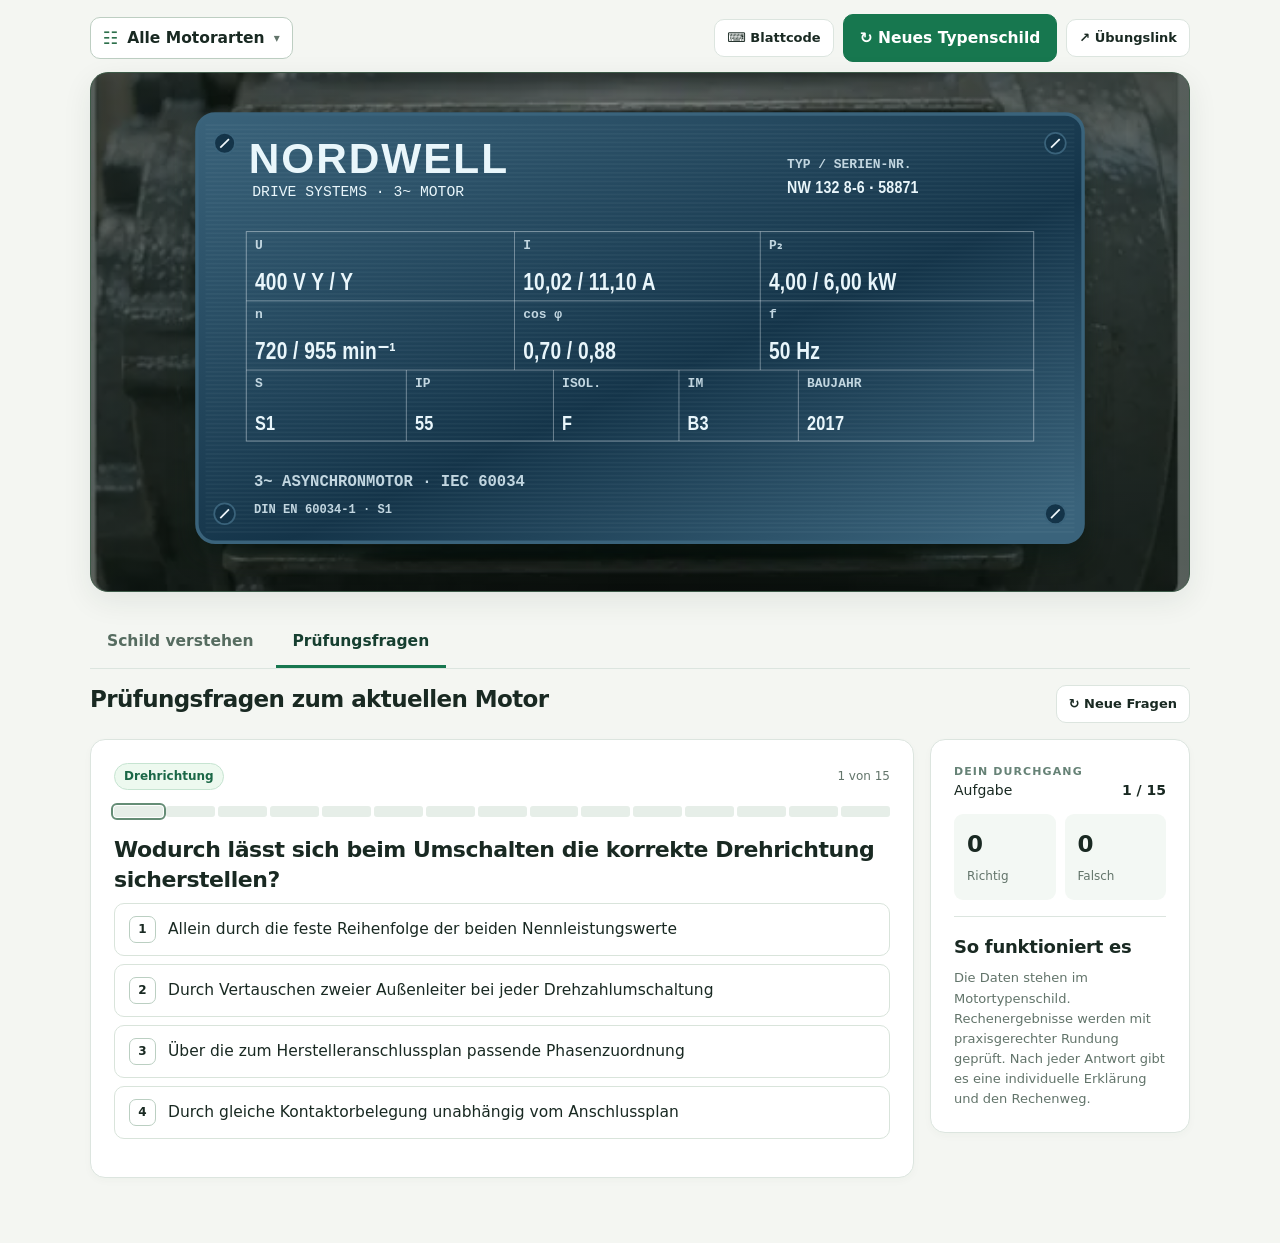
==== commit 3c354709: "Arbeitsblattdesign überarbeitet" ====
--- a/index.html
+++ b/index.html
@@ -192,7 +192,7 @@
 .code-dialog::backdrop{background:#101c16a8}.code-dialog h2{margin:0 0 9px;font-size:21px}.code-dialog p{font-size:13px;color:#526657}
 .code-dialog label{display:block;font-weight:700;margin-top:16px}.code-dialog input{width:100%;border:1px solid #afc7b8;border-radius:9px;margin:6px 0 0;padding:12px;font-size:20px;letter-spacing:.08em;text-transform:uppercase}
 .code-actions{display:flex;gap:9px;justify-content:flex-end;margin-top:19px}.code-dialog .code-error{color:#9f352b;min-height:1.2em}
-/* V22: fotografischer Motor als Buehnenhintergrund, keine Auswirkung auf SVG-Typenschilder. */
+/* V23: fotografischer Motor als Buehnenhintergrund, keine Auswirkung auf SVG-Typenschilder. */
 .plate-wrap{background:linear-gradient(90deg,rgba(16,28,23,.64),rgba(18,31,28,.32),rgba(16,28,23,.64)),url("[data-uri]") center center/cover no-repeat!important}
 .plate-wrap:before{background:none!important}
 </style>
@@ -1754,17 +1754,32 @@
 // Jeder Code ist ohne Datenbank vollständig reproduzierbar.
 const sheetCodeAlphabet='ABCDEFGHJKLMNPQRSTUVWXYZ23456789';
 const sheetCodeMask=(1n<<20n)-1n;
+const codeMask19=(1n<<19n)-1n;
+const codeMask20=(1n<<20n)-1n;
 function solutionRound(v,round){
  let z=(v^BigInt(0x3a7d1 + round*0x2b419))&sheetCodeMask;
  z=(z*0x9e377n + 0x51f15n)&sheetCodeMask;
  z=(z^(z>>9n)^(z<<7n))&sheetCodeMask;
  return (z*0x6d2b5n + 0x13579n)&sheetCodeMask;
 }
+// 39-bit Feistel; das 40. Bit unterscheidet Aufgaben- und Lösungscode.
+// Daher ist ein blosses Austauschen von A- gegen L- IMMER ungueltig.
 function permuteSolutionBits(value,inverse=false){
- let left=(value>>20n)&sheetCodeMask,right=value&sheetCodeMask;
- if(!inverse){for(let r=0;r<8;r++){const next=left^solutionRound(right,r);left=right;right=next&sheetCodeMask;}}
- else{for(let r=7;r>=0;r--){const prior=right^solutionRound(left,r);right=left;left=prior&sheetCodeMask;}}
- return (left<<20n)|right;
+ let left=(value>>19n)&codeMask20,right=value&codeMask19;
+ if(!inverse){
+  for(let r=0;r<8;r++){
+   const mask=(r%2===0)?codeMask20:codeMask19;
+   const next=(left^solutionRound(right,r))&mask;
+   left=right;right=next;
+  }
+ }else{
+  for(let r=7;r>=0;r--){
+   const mask=(r%2===0)?codeMask20:codeMask19;
+   const prior=(right^solutionRound(left,r))&mask;
+   right=left;left=prior;
+  }
+ }
+ return (left<<19n)|right;
 }
 
 const sheetKinds=['standard','historical','dahlander-delta','dahlander-star','dual'];
@@ -1773,12 +1788,10 @@
  return Number((t ^ 0xBn)&15n);
 }
 function makeWorksheetCode(kind,seed,count,solutions=false){
- const ix=sheetKinds.indexOf(kind);if(ix<0||![4,8].includes(count))throw Error('Motorart oder Umfang ungültig');
- const payload=(BigInt(seed>>>0)<<4n)|(BigInt(ix)<<1n)|BigInt(count===8?1:0);
- let bits=(payload<<4n)|BigInt(worksheetChecksum(payload));
- // Die L-Payload erhält eine reversible, mehrstufige Permutation. Das ist
- // keine Zugriffssperre, verhindert aber die triviale A->L-Praefixaenderung.
- if(solutions)bits=permuteSolutionBits(bits,false);
+ const ix=sheetKinds.indexOf(kind);if(ix<0||![4,10].includes(count))throw Error('Motorart oder Umfang ungültig');
+ const payload=(BigInt(seed>>>0)<<4n)|(BigInt(ix)<<1n)|BigInt(count===10?1:0);
+ const base39=(payload<<3n)|BigInt(worksheetChecksum(payload)&7);
+ let bits=((solutions?permuteSolutionBits(base39,false):base39)<<1n)|BigInt(solutions?1:0);
  let encoded='';for(let i=0;i<8;i++){encoded=sheetCodeAlphabet[Number(bits&31n)]+encoded;bits>>=5n;}
  return `${solutions?'L':'A'}-${encoded.slice(0,4)}-${encoded.slice(4)}`;
 }
@@ -1786,13 +1799,17 @@
  const clean=String(raw||'').toUpperCase().replace(/[\s-]/g,'');
  if(!/^[AL][A-Z2-9]{8}$/.test(clean))return null;
  let bits=0n;for(const char of clean.slice(1)){const ix=sheetCodeAlphabet.indexOf(char);if(ix<0)return null;bits=(bits<<5n)|BigInt(ix);}
- if(clean[0]==='L')bits=permuteSolutionBits(bits,true);
- const payload=bits>>4n;
- if(Number(bits&15n)!==worksheetChecksum(payload))return null;
+ const isSolution=clean[0]==='L';
+ if(Number(bits&1n)!==Number(isSolution))return null;
+ let value=bits>>1n;
+ if(isSolution)value=permuteSolutionBits(value,true);
+ const payload=value>>3n;
+ if(Number(value&7n)!==(worksheetChecksum(payload)&7))return null;
  const ix=Number((payload>>1n)&7n),kind=sheetKinds[ix];if(!kind)return null;
- const seed=Number((payload>>4n)&0xffffffffn),count=(payload&1n)?8:4;
- return {kind,seed,count,quizSeed:(seed^0x9E3779B9)>>>0,solutions:clean[0]==='L',code:makeWorksheetCode(kind,seed,count,clean[0]==='L')};
-}
+ const seed=Number((payload>>4n)&0xffffffffn),count=(payload&1n)?10:4;
+ return {kind,seed,count,quizSeed:(seed^0x9E3779B9)>>>0,solutions:isSolution,code:makeWorksheetCode(kind,seed,count,isSolution)};
+}
+
 function worksheetSelection(count,seed){
  // Die beiden Seiten verwenden die 15 reproduzierten Fragen des Quiz.
  // Separater, gesetzter Zufallswert für eine stabile, abwechslungsreiche Auswahl.
@@ -1815,7 +1832,16 @@
   add(number,nNum);add(mc,count-chosen.length);
   if(chosen.length<count)add(bank.map((q,i)=>({q,i})),count-chosen.length);
   if(chosen.length<count)throw Error('Nicht genügend Aufgaben');
-  return shuffled(chosen).slice(0,count);
+  const selection=shuffled(chosen).slice(0,count);
+  if(count!==10)return selection;
+  // Pro Doppelseite vier Aufgaben vorn (2 MC / 2 Rechnen) und
+  // sechs hinten (3 MC / 3 Rechnen). So nutzt die Rückseite die
+  // drei Rechenfelder gleichmäßig statt ein einzelnes Riesenfeld.
+  const calc=shuffled(selection.filter(item=>item.q.type==='num'));
+  const tick=shuffled(selection.filter(item=>item.q.type==='mc'));
+  if(calc.length<2||tick.length<2)return selection;
+  const front=shuffled([...calc.splice(0,2),...tick.splice(0,2)]);
+  return [...front,...shuffled([...calc,...tick])];
  });
 }
 
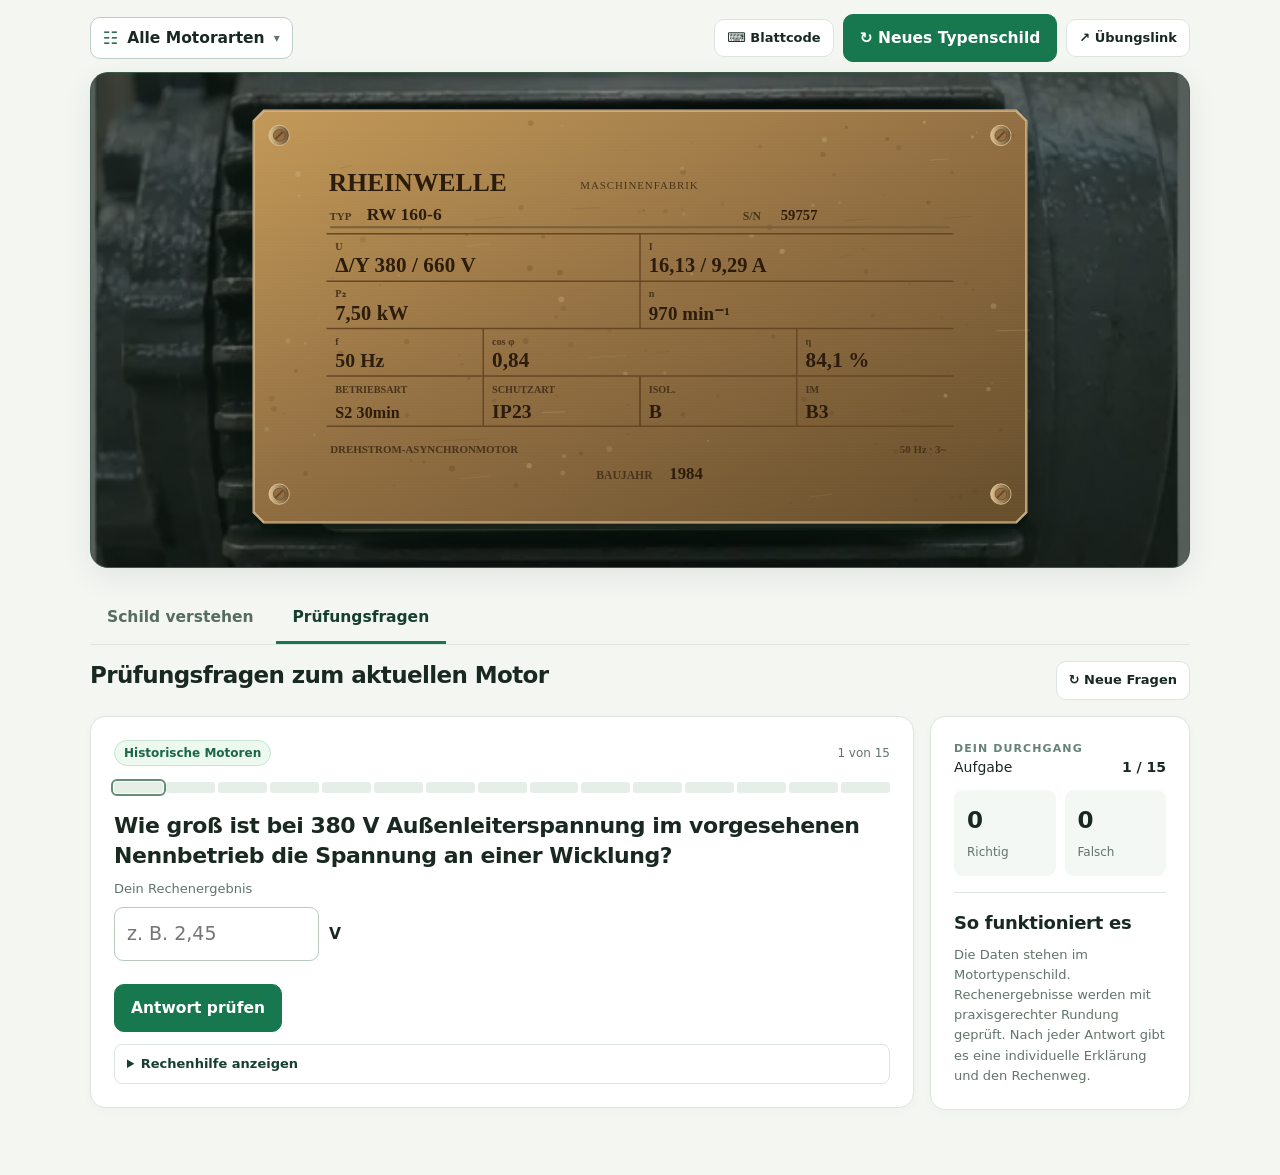
==== commit 40800d84: "v1.0.0" ====
--- a/index.html
+++ b/index.html
@@ -192,7 +192,7 @@
 .code-dialog::backdrop{background:#101c16a8}.code-dialog h2{margin:0 0 9px;font-size:21px}.code-dialog p{font-size:13px;color:#526657}
 .code-dialog label{display:block;font-weight:700;margin-top:16px}.code-dialog input{width:100%;border:1px solid #afc7b8;border-radius:9px;margin:6px 0 0;padding:12px;font-size:20px;letter-spacing:.08em;text-transform:uppercase}
 .code-actions{display:flex;gap:9px;justify-content:flex-end;margin-top:19px}.code-dialog .code-error{color:#9f352b;min-height:1.2em}
-/* V23: fotografischer Motor als Buehnenhintergrund, keine Auswirkung auf SVG-Typenschilder. */
+/* V1.0.0: fotografischer Motor als Buehnenhintergrund, keine Auswirkung auf SVG-Typenschilder. */
 .plate-wrap{background:linear-gradient(90deg,rgba(16,28,23,.64),rgba(18,31,28,.32),rgba(16,28,23,.64)),url("[data-uri]") center center/cover no-repeat!important}
 .plate-wrap:before{background:none!important}
 </style>
@@ -1754,32 +1754,17 @@
 // Jeder Code ist ohne Datenbank vollständig reproduzierbar.
 const sheetCodeAlphabet='ABCDEFGHJKLMNPQRSTUVWXYZ23456789';
 const sheetCodeMask=(1n<<20n)-1n;
-const codeMask19=(1n<<19n)-1n;
-const codeMask20=(1n<<20n)-1n;
 function solutionRound(v,round){
  let z=(v^BigInt(0x3a7d1 + round*0x2b419))&sheetCodeMask;
  z=(z*0x9e377n + 0x51f15n)&sheetCodeMask;
  z=(z^(z>>9n)^(z<<7n))&sheetCodeMask;
  return (z*0x6d2b5n + 0x13579n)&sheetCodeMask;
 }
-// 39-bit Feistel; das 40. Bit unterscheidet Aufgaben- und Lösungscode.
-// Daher ist ein blosses Austauschen von A- gegen L- IMMER ungueltig.
 function permuteSolutionBits(value,inverse=false){
- let left=(value>>19n)&codeMask20,right=value&codeMask19;
- if(!inverse){
-  for(let r=0;r<8;r++){
-   const mask=(r%2===0)?codeMask20:codeMask19;
-   const next=(left^solutionRound(right,r))&mask;
-   left=right;right=next;
-  }
- }else{
-  for(let r=7;r>=0;r--){
-   const mask=(r%2===0)?codeMask20:codeMask19;
-   const prior=(right^solutionRound(left,r))&mask;
-   right=left;left=prior;
-  }
- }
- return (left<<19n)|right;
+ let left=(value>>20n)&sheetCodeMask,right=value&sheetCodeMask;
+ if(!inverse){for(let r=0;r<8;r++){const next=left^solutionRound(right,r);left=right;right=next&sheetCodeMask;}}
+ else{for(let r=7;r>=0;r--){const prior=right^solutionRound(left,r);right=left;left=prior&sheetCodeMask;}}
+ return (left<<20n)|right;
 }
 
 const sheetKinds=['standard','historical','dahlander-delta','dahlander-star','dual'];
@@ -1790,8 +1775,10 @@
 function makeWorksheetCode(kind,seed,count,solutions=false){
  const ix=sheetKinds.indexOf(kind);if(ix<0||![4,10].includes(count))throw Error('Motorart oder Umfang ungültig');
  const payload=(BigInt(seed>>>0)<<4n)|(BigInt(ix)<<1n)|BigInt(count===10?1:0);
- const base39=(payload<<3n)|BigInt(worksheetChecksum(payload)&7);
- let bits=((solutions?permuteSolutionBits(base39,false):base39)<<1n)|BigInt(solutions?1:0);
+ let bits=(payload<<4n)|BigInt(worksheetChecksum(payload));
+ // Die L-Payload erhält eine reversible, mehrstufige Permutation. Das ist
+ // keine Zugriffssperre, verhindert aber die triviale A->L-Praefixaenderung.
+ if(solutions)bits=permuteSolutionBits(bits,false);
  let encoded='';for(let i=0;i<8;i++){encoded=sheetCodeAlphabet[Number(bits&31n)]+encoded;bits>>=5n;}
  return `${solutions?'L':'A'}-${encoded.slice(0,4)}-${encoded.slice(4)}`;
 }
@@ -1799,17 +1786,13 @@
  const clean=String(raw||'').toUpperCase().replace(/[\s-]/g,'');
  if(!/^[AL][A-Z2-9]{8}$/.test(clean))return null;
  let bits=0n;for(const char of clean.slice(1)){const ix=sheetCodeAlphabet.indexOf(char);if(ix<0)return null;bits=(bits<<5n)|BigInt(ix);}
- const isSolution=clean[0]==='L';
- if(Number(bits&1n)!==Number(isSolution))return null;
- let value=bits>>1n;
- if(isSolution)value=permuteSolutionBits(value,true);
- const payload=value>>3n;
- if(Number(value&7n)!==(worksheetChecksum(payload)&7))return null;
+ if(clean[0]==='L')bits=permuteSolutionBits(bits,true);
+ const payload=bits>>4n;
+ if(Number(bits&15n)!==worksheetChecksum(payload))return null;
  const ix=Number((payload>>1n)&7n),kind=sheetKinds[ix];if(!kind)return null;
  const seed=Number((payload>>4n)&0xffffffffn),count=(payload&1n)?10:4;
- return {kind,seed,count,quizSeed:(seed^0x9E3779B9)>>>0,solutions:isSolution,code:makeWorksheetCode(kind,seed,count,isSolution)};
-}
-
+ return {kind,seed,count,quizSeed:(seed^0x9E3779B9)>>>0,solutions:clean[0]==='L',code:makeWorksheetCode(kind,seed,count,clean[0]==='L')};
+}
 function worksheetSelection(count,seed){
  // Die beiden Seiten verwenden die 15 reproduzierten Fragen des Quiz.
  // Separater, gesetzter Zufallswert für eine stabile, abwechslungsreiche Auswahl.
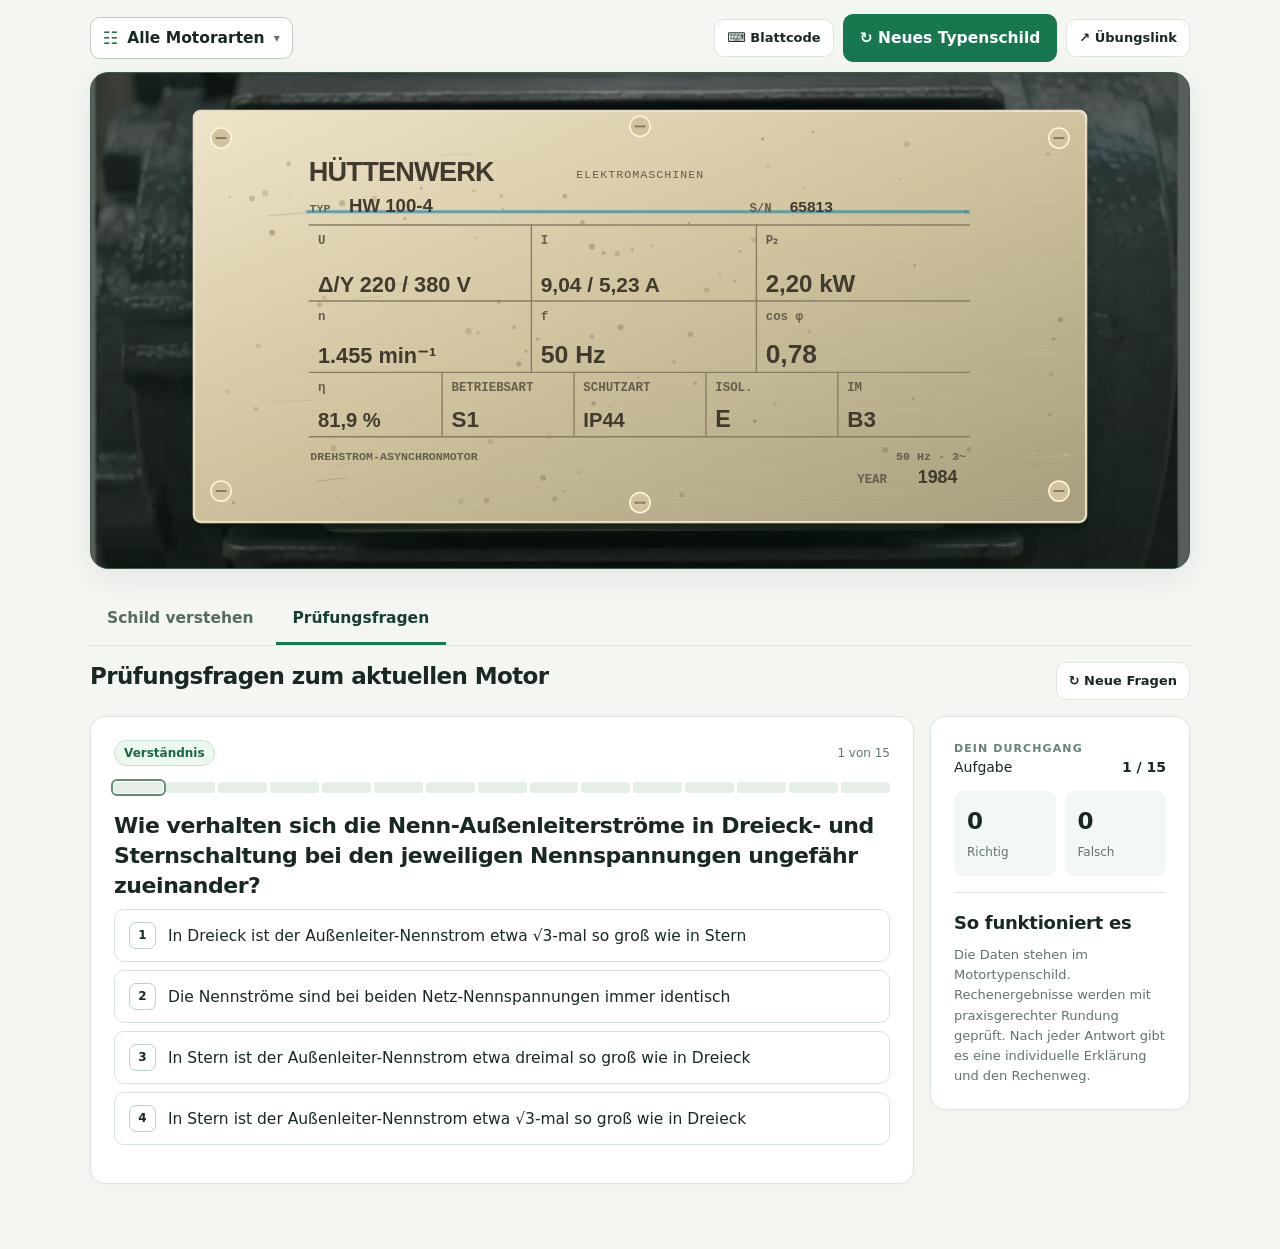
==== commit 9fa1d04f: "Review fixes" ====
--- a/index.html
+++ b/index.html
@@ -5,7 +5,8 @@
 <meta name="viewport" content="width=device-width, initial-scale=1">
 <meta name="theme-color" content="#14251f">
 <link rel="icon" href="data:image/svg+xml,%3Csvg xmlns='http://www.w3.org/2000/svg' viewBox='0 0 48 48'%3E%3Crect width='48' height='48' rx='10' fill='%23163f30'/%3E%3Ctext x='24' y='34' font-size='28' text-anchor='middle' fill='white'%3E%E2%9A%A1%3C/text%3E%3C/svg%3E">
-<title>Motortypenschild verstehen · Lerntrainer V20</title>
+<title>Motortypenschild verstehen · Lerntrainer V1.0.2</title>
+<script>(function(){const params=new URLSearchParams(location.search);if(params.has('code')){const url=new URL('./v1.0.0/',location.href);url.search=params.toString();url.hash=location.hash;location.replace(url.href);}})();</script>
 <style>
 :root{color-scheme:light;--ink:#192922;--mute:#62746a;--bg:#f4f6f2;--paper:#fff;--line:#dce5df;--forest:#163f30;--green:#17774f;--soft:#eaf4ed;--red:#a53624;--redbg:#fceee9;--gold:#c09537;--rad:15px}
 *{box-sizing:border-box}html{scroll-behavior:smooth}body{margin:0;background:var(--bg);color:var(--ink);font:15.5px/1.55 system-ui,-apple-system,"Segoe UI",Roboto,Arial,sans-serif}button,input,select{font:inherit}button{cursor:pointer}button:focus-visible,input:focus-visible{outline:3px solid #4ca47c;outline-offset:3px}a{color:var(--green)}.wrap{width:min(1100px,calc(100% - 36px));margin:auto}.top{background:#14271e;color:#eef9f2;border-bottom:1px solid #345344}.top .wrap{min-height:69px;display:flex;align-items:center;gap:18px;justify-content:space-between}.mark{display:flex;gap:12px;align-items:center}.logo{background:#d9eee1;color:#133927;width:39px;height:39px;border-radius:10px;display:grid;place-items:center;font-weight:900;font-size:22px}.brand{font-weight:790;line-height:1.1;letter-spacing:-.4px}.brand small{display:block;font-size:11px;font-weight:500;letter-spacing:.08em;color:#b4cbbd;margin-top:4px;text-transform:uppercase}.topbadge{border:1px solid #52715d;border-radius:100px;font-size:12px;padding:5px 12px;color:#d8e6de}
@@ -1599,7 +1600,36 @@
  return '';
 }
 function checkNumber(user,correct,tol){return Math.abs(user-correct)<=Math.max(Math.abs(correct)*tol,correct<1?.006:correct<10?.03:correct<100?.15:.6);}
-function submitNumber(keyboardSubmission=false){const q=questions[qIndex];if(!q||q.type!=='num'||currentResponse)return;const v=$('#numberValue').value.trim().replace(/\s/g,'');if(!/^[-+]?(?:\d+(?:[.,]\d*)?|[.,]\d+)$/.test(v)){ $('#numberValue').setAttribute('aria-invalid','true');$('#nErr').textContent='Bitte nur die Zahl eingeben, ohne Einheit (Komma oder Punkt möglich).';return;}const value=Number(v.replace(',','.'));if(!Number.isFinite(value)){ $('#nErr').textContent='Bitte eine gültige Zahl eingeben.';return;}grade(checkNumber(value,q.answer,q.tol),value,{keyboard:keyboardSubmission});}
+// Deutsche Zahlenschreibweise: 3.000 = 3000, 1.234,5 = 1234.5.
+// Ein einzelner Dezimalpunkt bleibt für 2.45 erlaubt; 0.123 bleibt 0.123.
+// Mit Tausender-Leerzeichen (3 000) wird ebenfalls gerechnet.
+function parseNumericAnswer(input){
+ const source=String(input??'').trim().replace(/[\u00a0\u202f]/g,' ');
+ if(!source)return null;
+ // Leerzeichen nur als echte Dreiergruppierung akzeptieren.
+ if(/\s/.test(source) && !/^[+-]?\d{1,3}(?: \d{3})+(?:,\d+)?$/.test(source))return null;
+ const v=source.replace(/ /g,'');
+ let normalized;
+ if(v.includes(',') && v.includes('.')){
+  if(!/^[+-]?\d{1,3}(?:\.\d{3})+,\d+$/.test(v))return null;
+  normalized=v.replace(/\./g,'').replace(',','.');
+ }else if(v.includes(',')){
+  if(!/^[+-]?(?:\d+,\d+|,\d+)$/.test(v))return null;
+  normalized=v.replace(',','.');
+ }else if(/^[+-]?[1-9]\d{0,2}(?:\.\d{3})+$/.test(v)){
+  normalized=v.replace(/\./g,'');
+ }else if(/^[+-]?(?:\d+(?:\.\d+)?|\.\d+)$/.test(v)){
+  normalized=v;
+ }else return null;
+ const num=Number(normalized);
+ return Number.isFinite(num)?num:null;
+}
+function submitNumber(keyboardSubmission=false){
+ const q=questions[qIndex];if(!q||q.type!=='num'||currentResponse)return;
+ const value=parseNumericAnswer($('#numberValue').value);
+ if(value===null){$('#numberValue').setAttribute('aria-invalid','true');$('#nErr').textContent='Bitte eine Zahl ohne Einheit eingeben, z. B. 3.000 oder 1.234,5.';return;}
+ grade(checkNumber(value,q.answer,q.tol),value,{keyboard:keyboardSubmission});
+}
 function grade(ok,value,options={}){
  if(currentResponse)return;
  const q=questions[qIndex];
@@ -1726,6 +1756,7 @@
  const url=new URL(window.location.href);
  // Für den Link zählen die Filter bei der Erzeugung dieses Schildes,
  // nicht etwa nachträglich geänderte (noch nicht angewandte) Häkchen.
+ for(const key of ['code','sheet','items','solutions'])url.searchParams.delete(key);
  url.searchParams.set('motor',generatedMotorKinds.length===1?generatedMotorKinds[0]:'random');
  url.searchParams.set('types',generatedMotorKinds.join(','));
  url.searchParams.set('seed',String(currentMotorSeed));
@@ -1742,9 +1773,9 @@
 $('#openWorksheetCode').onclick=()=>{$('#worksheetCodeError').textContent='';$('#worksheetCodeDialog').showModal();$('#worksheetCodeInput').focus();};
 $('#cancelWorksheetCode').onclick=()=>$('#worksheetCodeDialog').close();
 $('#worksheetCodeForm').addEventListener('submit',event=>{
- event.preventDefault();const code=parseWorksheetCode($('#worksheetCodeInput').value);
- if(!code){$('#worksheetCodeError').textContent='Ungültiger Blattcode. Bitte Zeichen und Bindestriche prüfen.';return;}
- const url=new URL(window.location.href);url.search='';url.hash='';url.searchParams.set('code',code.code);window.location.href=url.href;
+ event.preventDefault();const code=$('#worksheetCodeInput').value.trim().toUpperCase();
+ if(!/^[AL]-?[A-Z2-9]{4}-?[A-Z2-9]{4}$/.test(code)){ $('#worksheetCodeError').textContent='Bitte den vollständigen Blattcode (A-XXXX-XXXX oder L-XXXX-XXXX) eingeben.';return;}
+ const url=new URL('./v1.0.0/',window.location.href);url.searchParams.set('code',code);window.location.assign(url.href);
 });
 
 $('#newMotor').onclick=()=>newMotor();
@@ -1879,7 +1910,7 @@
 
 for(const el of document.querySelectorAll('[data-formula]')) { const make=summaryFormulas[el.dataset.formula]; if(make)el.innerHTML=mm.display(make()); }
 // Test-Schnittstelle für lokale automatisierte Funktionstests; keine Netzwerkanbindung.
-window.__motorlab={makeWorksheetCode,parseWorksheetCode,worksheetSelection,conceptOf,seeded,improveMCChoices,varyQuestion,makeSeed:()=>currentMotorSeed,quizSeed:()=>currentQuizSeed,quizProgressHTML,retryIncorrectQuestions,results:()=>results.map(r=>({...r})),makeMotor,createStandardModel,validateStandardModel,makeSwitchMotor,validateSwitchMotor,buildSwitchQuestions,buildQuestions,checkNumber,plate:()=>motor,questions:()=>questions,startQuiz,questionGroups,usedQuestionIds:()=>[...usedQuestionIds],efficiencyMinimum,frameByPoles,motorWeights,multiQuestionGroups,switchMode,newMotor,
+window.__motorlab={makeWorksheetCode,parseWorksheetCode,worksheetSelection,conceptOf,seeded,improveMCChoices,varyQuestion,makeSeed:()=>currentMotorSeed,quizSeed:()=>currentQuizSeed,quizProgressHTML,retryIncorrectQuestions,results:()=>results.map(r=>({...r})),makeMotor,createStandardModel,validateStandardModel,makeSwitchMotor,validateSwitchMotor,buildSwitchQuestions,buildQuestions,checkNumber,parseNumericAnswer,plate:()=>motor,questions:()=>questions,startQuiz,questionGroups,usedQuestionIds:()=>[...usedQuestionIds],efficiencyMinimum,frameByPoles,motorWeights,multiQuestionGroups,switchMode,newMotor,
  selectedMotorKinds:()=>activeMotorKinds(),generatedMotorKinds:()=>[...generatedMotorKinds],
  setMotorKinds:(kinds)=>{if(!Array.isArray(kinds)||!kinds.length||kinds.some(k=>!allMotorKinds.includes(k)))throw Error('Ungültiger Motorfilter');selectedMotorKinds=new Set(kinds);updateMotorFilterUI();},
  selectMotor:(kind)=>{selectedMotorKinds=new Set(kind==='random'?allMotorKinds:[kind]);if(!activeMotorKinds().length)throw Error('Unbekannte Motorart');updateMotorFilterUI();newMotor();}};
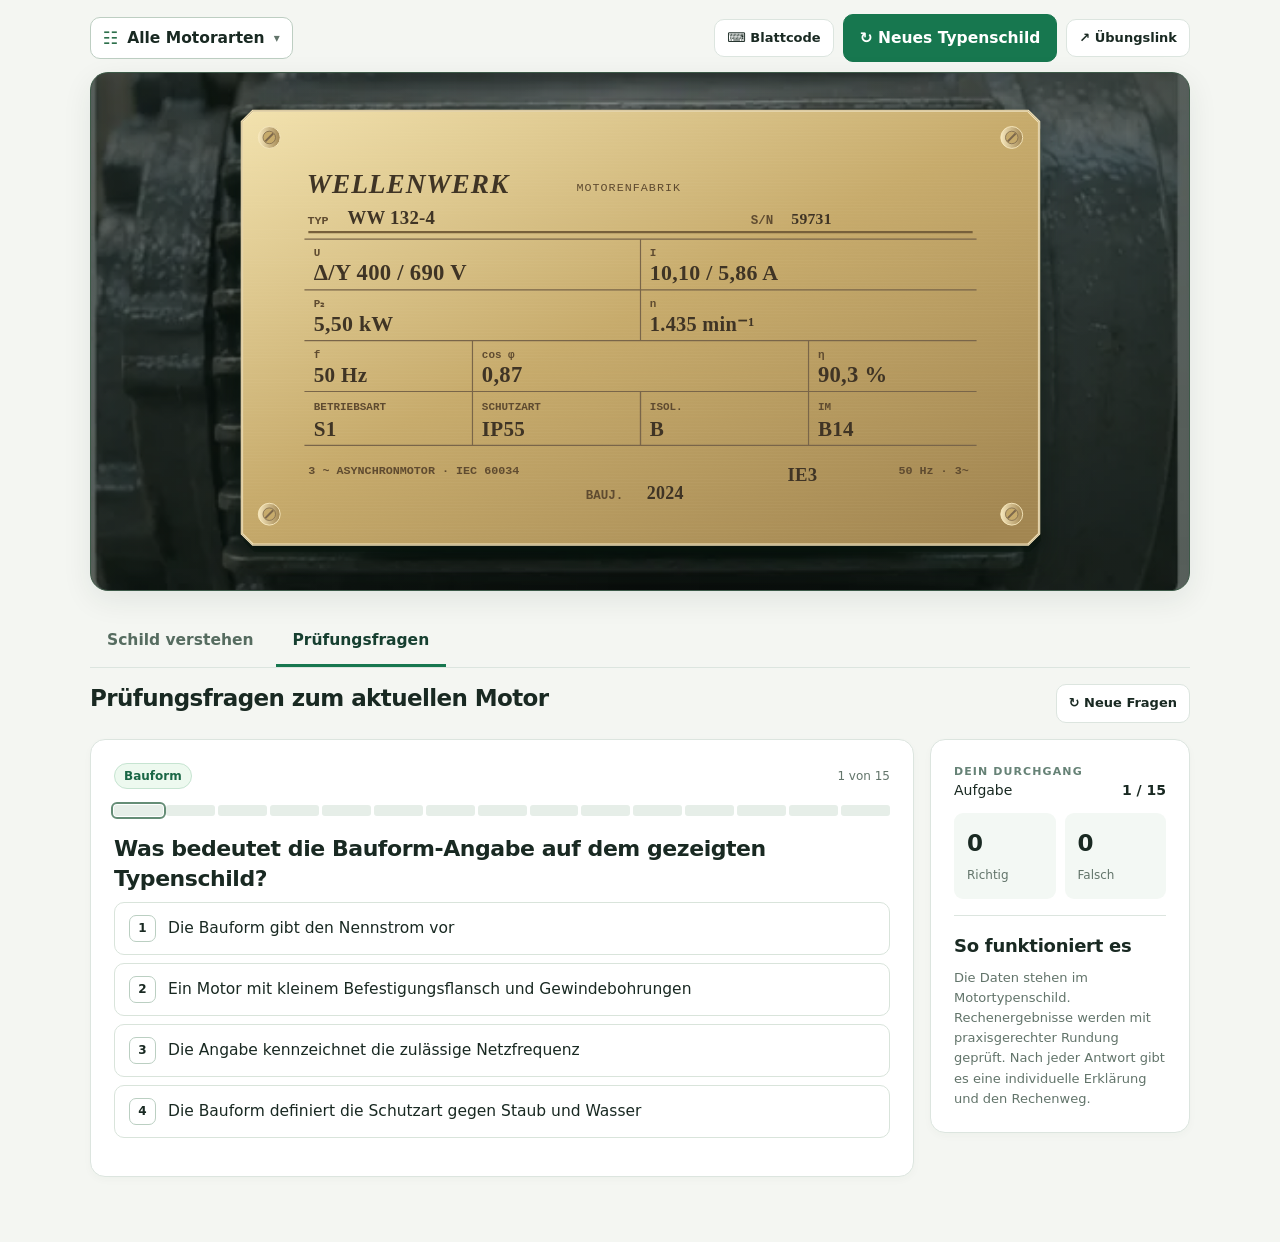
==== commit fc43c600: "feat: V1.1.0 – verbesserte Aufgabenqualität und versionierte Blattcodes" ====
--- a/index.html
+++ b/index.html
@@ -5,8 +5,8 @@
 <meta name="viewport" content="width=device-width, initial-scale=1">
 <meta name="theme-color" content="#14251f">
 <link rel="icon" href="data:image/svg+xml,%3Csvg xmlns='http://www.w3.org/2000/svg' viewBox='0 0 48 48'%3E%3Crect width='48' height='48' rx='10' fill='%23163f30'/%3E%3Ctext x='24' y='34' font-size='28' text-anchor='middle' fill='white'%3E%E2%9A%A1%3C/text%3E%3C/svg%3E">
-<title>Motortypenschild verstehen · Lerntrainer V1.0.2</title>
-<script>(function(){const params=new URLSearchParams(location.search);if(params.has('code')){const url=new URL('./v1.0.0/',location.href);url.search=params.toString();url.hash=location.hash;location.replace(url.href);}})();</script>
+<title>Motortypenschild verstehen · Lerntrainer V1.1.0</title>
+
 <style>
 :root{color-scheme:light;--ink:#192922;--mute:#62746a;--bg:#f4f6f2;--paper:#fff;--line:#dce5df;--forest:#163f30;--green:#17774f;--soft:#eaf4ed;--red:#a53624;--redbg:#fceee9;--gold:#c09537;--rad:15px}
 *{box-sizing:border-box}html{scroll-behavior:smooth}body{margin:0;background:var(--bg);color:var(--ink);font:15.5px/1.55 system-ui,-apple-system,"Segoe UI",Roboto,Arial,sans-serif}button,input,select{font:inherit}button{cursor:pointer}button:focus-visible,input:focus-visible{outline:3px solid #4ca47c;outline-offset:3px}a{color:var(--green)}.wrap{width:min(1100px,calc(100% - 36px));margin:auto}.top{background:#14271e;color:#eef9f2;border-bottom:1px solid #345344}.top .wrap{min-height:69px;display:flex;align-items:center;gap:18px;justify-content:space-between}.mark{display:flex;gap:12px;align-items:center}.logo{background:#d9eee1;color:#133927;width:39px;height:39px;border-radius:10px;display:grid;place-items:center;font-weight:900;font-size:22px}.brand{font-weight:790;line-height:1.1;letter-spacing:-.4px}.brand small{display:block;font-size:11px;font-weight:500;letter-spacing:.08em;color:#b4cbbd;margin-top:4px;text-transform:uppercase}.topbadge{border:1px solid #52715d;border-radius:100px;font-size:12px;padding:5px 12px;color:#d8e6de}
@@ -193,10 +193,15 @@
 .code-dialog::backdrop{background:#101c16a8}.code-dialog h2{margin:0 0 9px;font-size:21px}.code-dialog p{font-size:13px;color:#526657}
 .code-dialog label{display:block;font-weight:700;margin-top:16px}.code-dialog input{width:100%;border:1px solid #afc7b8;border-radius:9px;margin:6px 0 0;padding:12px;font-size:20px;letter-spacing:.08em;text-transform:uppercase}
 .code-actions{display:flex;gap:9px;justify-content:flex-end;margin-top:19px}.code-dialog .code-error{color:#9f352b;min-height:1.2em}
-/* V1.0.0: fotografischer Motor als Buehnenhintergrund, keine Auswirkung auf SVG-Typenschilder. */
+/* V1.1.0: fotografischer Motor als Buehnenhintergrund, keine Auswirkung auf SVG-Typenschilder. */
 .plate-wrap{background:linear-gradient(90deg,rgba(16,28,23,.64),rgba(18,31,28,.32),rgba(16,28,23,.64)),url("[data-uri]") center center/cover no-repeat!important}
 .plate-wrap:before{background:none!important}
 </style>
+<script>(function(){
+ const params=new URLSearchParams(location.search),code=(params.get('code')||'').trim().toUpperCase();
+ if(code){const archive=/^[AL]1-/.test(code)?'v1.1.0':'v1.0.0';
+  const url=new URL('./'+archive+'/',location.href);url.search=params.toString();url.hash=location.hash;location.replace(url.href);}
+})()</script>
 </head>
 <body>
 
@@ -219,7 +224,7 @@
 <dialog id="worksheetCodeDialog" class="code-dialog" aria-labelledby="codeDialogTitle">
 <form method="dialog" id="worksheetCodeForm"><h2 id="codeDialogTitle">Blattcode eingeben</h2>
 <p>Code vom Arbeitsblatt oder vom Lösungsblatt eingeben.</p>
-<label for="worksheetCodeInput">Blattcode</label><input id="worksheetCodeInput" autocomplete="off" spellcheck="false" maxlength="14" placeholder="A-XXXX-XXXX" />
+<label for="worksheetCodeInput">Blattcode</label><input id="worksheetCodeInput" autocomplete="off" spellcheck="false" maxlength="15" placeholder="A1-XXXX-XXXX-X" />
 <p id="worksheetCodeError" role="alert" class="code-error"></p>
 <div class="code-actions"><button type="button" class="btn ghost" id="cancelWorksheetCode">Abbrechen</button><button type="submit" class="btn">Öffnen</button></div></form></dialog>
 <div class="plate-wrap"><svg class="plate" id="plate" viewBox="0 0 1000 490" role="group" aria-label="Motortypenschild mit technischen Nenndaten" xmlns="http://www.w3.org/2000/svg"></svg></div>
@@ -1467,6 +1472,80 @@
 };
 function improveMCChoices(q){
  if(q.type!=='mc')return q;
+ // V1.1: fachlich plausible, ähnlich ausführliche Alternativen statt Längenhinweisen.
+ const newChoices=(choices,correct=0)=>({...q,choices,correct});
+ if(q.id==='multiVoltage'){
+  const correct=q.choices[q.correct];
+  const alternatives=['230 V','380 V','400 V','500 V','690 V'].filter(x=>x!==correct);
+  return newChoices([correct,...alternatives.slice(0,3)]);
+ }
+ if(q.id==='historicWhy')return newChoices([
+  'Die Werte stehen für Dreieck und Stern in der früheren Spannungsreihe',
+  'Die Werte stehen für Anlaufspannung und Netzspannung bei gleicher Schaltung',
+  'Die Werte stehen für zwei getrennte Statorwicklungen mit gleicher Polzahl',
+  'Die Werte stehen für den Mindest- und Höchstwert der Betriebsspannung']);
+ if(q.id==='historicToday')return newChoices([
+  'Herstellerdaten, Toleranzen und Motorzustand müssen geprüft werden',
+  'Der heutige Nennwert 400 V gibt jeden früheren 380-V-Motor frei',
+  'Ein vorgeschaltetes Schutzrelais gleicht die Spannungsdifferenz aus',
+  'Alle alten Motoren benötigen dafür eine zusätzliche Sternschaltung']);
+ if(q.id==='ipfirst')return newChoices([
+  q.choices[q.correct],
+  'Schutz gegen Wasser gemäß der angegebenen ersten Ziffer',
+  'Schutz gegen Übertemperatur gemäß der ersten Ziffer',
+  'Schutz gegen Überspannung gemäß der ersten Ziffer']);
+ if(q.id==='ipsecond')return newChoices([
+  q.choices[q.correct],
+  'Schutz gegen feste Fremdkörper und Berühren der Wicklung',
+  'Schutz gegen elektrische Überlastung der Motorwicklungen',
+  'Schutz gegen überhöhte Außentemperatur am Gehäuse']);
+ if(q.id==='multiIsIE')return newChoices([
+  'Die IE-Mindestwerte für eintourige Motoren gelten hier nicht pauschal',
+  'Die beiden Drehzahlen führen zur Einstufung in die gleiche IE4-Klasse',
+  'Die größere Stufenleistung legt in jedem Fall die Effizienzklasse fest',
+  'Die Schutzart IP55 bedeutet bei Zweidrehzahlmotoren mindestens IE3']);
+ if(q.id==='multiDuty')return newChoices([
+  'Dauerbetrieb bei den angegebenen Nennwerten der jeweiligen Stufe',
+  'Kurzzeitbetrieb mit vorgeschriebener Abkühlung vor jedem Neustart',
+  'Aussetzbetrieb mit einer angegebenen Einschaltdauer in Prozent',
+  'Dauerhafter Parallelbetrieb beider Stufen bei gleicher Belastung']);
+ if(q.id==='multiIsolation')return newChoices([
+  q.choices[q.correct],
+  'Auf die zulässige Temperatur des Gehäuses im Dauerbetrieb',
+  'Auf die Erwärmung der Wälzlager bei höchster Drehzahl',
+  'Auf die niedrigste zulässige Umgebungstemperatur beim Anlauf']);
+ if(q.id==='multiNoCoincidence')return newChoices(q.choices[q.correct].startsWith('Zwei unabhängige')?[
+  'Die Statorwicklungen können unterschiedliche Polzahlen besitzen',
+  'Beide Drehzahlstufen müssen aus demselben Wicklungssystem stammen',
+  'Die beiden Statorwicklungen werden stets gleichzeitig bestromt',
+  'Die Polzahlen müssen bei getrennten Wicklungen immer gleich sein']:[
+  'Dasselbe Wicklungssystem wird für die zwei Polzahlen umgeschaltet',
+  'Zwei eigenständige Statorwicklungen werden abwechselnd geschaltet',
+  'Ein Frequenzumrichter verändert allein die Netzfrequenz am Motor',
+  'Die Angabe YY bezeichnet den gewöhnlichen Stern-Dreieck-Anlauf']);
+ if(q.id==='multiSpeedRatio'&&q.choices[q.correct].startsWith('Es wird'))return newChoices([
+  'Die Drehzahlen hängen von den unabhängigen Polzahlen beider Wicklungen ab',
+  'Bei getrennten Wicklungen ist das Verhältnis stets exakt zwei zu eins',
+  'Das Drehzahlverhältnis entspricht dem Verhältnis der Bemessungsströme',
+  'Die unabhängige Wicklung verdreifacht die Drehzahl bei jeder Umschaltung']);
+ if(q.id==='multiRotation')return newChoices([
+  'Durch die Phasenzuordnung nach dem Herstelleranschlussplan',
+  'Durch festgelegte Phasenfolge ohne Abgleich mit dem Herstelleranschlussplan',
+  'Durch gleichzeitiges Einspeisen beider Stufen mit identischer Phasenfolge',
+  'Durch den höheren Nennstrom der schneller drehenden Betriebsstufe']);
+ if(q.id==='multiRotation')return newChoices([
+  'Durch die Phasenzuordnung nach dem Herstelleranschlussplan',
+  'Durch eine feste Phasenfolge ohne Prüfung der Anschlüsse',
+  'Durch den höheren Nennstrom der schnellen Drehzahlstufe',
+  'Durch identische Verdrahtung für jede mögliche Wicklung']);
+ if(q.id==='multiKind'){
+  const correct=q.choices[q.correct];
+  return newChoices([correct,
+   'Ein Asynchronmotor mit zwei Nennspannungen einer Drehzahlstufe',
+   'Ein Asynchronmotor mit Frequenzumrichter und einer Polzahl',
+   'Ein Synchronmotor mit umschaltbarer Erregerwicklungszahl']);
+ }
+
  // Dynamische Antwortinhalte benötigen eigene Varianten, sonst ginge der
  // Bezug zum aktuellen Motor bei einer bloßen Textvorlage verloren.
  if(q.id==='currentratio')return {...q,correct:0,choices:[
@@ -1554,7 +1633,11 @@
  multiKind:'motor-identity',multiMeaning:'motor-identity',multiNoCoincidence:'motor-identity',
  multiPoles:'switch-poles',multiSpeedRatio:'switch-poles',multiLevels:'switch-poles',
  multiDuty:'switch-duty',multiDataOrder:'pair-order',multiPowerMeaning:'pair-order',
- multiProtection:'switch-protection',nomCurrentLow:'current-low',nomCurrentHigh:'current-high'
+ multiProtection:'switch-protection',nomCurrentLow:'stage-current',nomCurrentHigh:'stage-current',
+ slipLow:'stage-slip',slipHigh:'stage-slip',torqueLow:'stage-torque',torqueHigh:'stage-torque',
+ p1Low:'stage-input',p1High:'stage-input',sLow:'stage-apparent',sHigh:'stage-apparent',
+ etaLow:'stage-efficiency',etaHigh:'stage-efficiency',lossLow:'stage-loss',lossHigh:'stage-loss',
+ powerRatio:'stage-power-ratio',torqueRatio:'stage-torque-ratio'
 };
 function sameConcept(a,b){return conceptOf[a.id] && conceptOf[a.id]===conceptOf[b.id];}
 function startQuiz(questionSeed){
@@ -1570,10 +1653,15 @@
    const order=shuffled(available.filter(q=>!usedQuestionIds.has(q.id)))
      .concat(shuffled(available.filter(q=>usedQuestionIds.has(q.id))));
    const chosen=[];
-   for(const q of order){
+   const groupNo=(motor.kind==='standard'?questionGroups:multiQuestionGroups)
+     .findIndex(g=>g===ids);
+   const minNumeric=(motor.kind==='standard'?[1,2,2,0,0]:[0,1,2,2,0])[groupNo]||0;
+   const ordered=[...order.filter(x=>x.type==='num').slice(0,Math.max(0,minNumeric)),
+                  ...order];
+   for(const q of ordered){
      if(chosen.length===3)break;
      const selectedSoFar=selectedQuestions.concat(chosen);
-     if(selectedSoFar.some(x=>sameConcept(x,q)))continue;
+     if(chosen.some(x=>x.id===q.id)||selectedSoFar.some(x=>sameConcept(x,q)))continue;
      if((q.id==='connect'&&selectedSoFar.some(x=>x.id==='winding'))||
         (q.id==='winding'&&selectedSoFar.some(x=>x.id==='connect')))continue;
      chosen.push(q);
@@ -1774,13 +1862,13 @@
 $('#cancelWorksheetCode').onclick=()=>$('#worksheetCodeDialog').close();
 $('#worksheetCodeForm').addEventListener('submit',event=>{
  event.preventDefault();const code=$('#worksheetCodeInput').value.trim().toUpperCase();
- if(!/^[AL]-?[A-Z2-9]{4}-?[A-Z2-9]{4}$/.test(code)){ $('#worksheetCodeError').textContent='Bitte den vollständigen Blattcode (A-XXXX-XXXX oder L-XXXX-XXXX) eingeben.';return;}
- const url=new URL('./v1.0.0/',window.location.href);url.searchParams.set('code',code);window.location.assign(url.href);
+ if(!/^(?:[AL]1-?[A-Z2-9]{4}-?[A-Z2-9]{4}-?[A-Z2-9]|[AL]-?[A-Z2-9]{4}-?[A-Z2-9]{4})$/.test(code)){ $('#worksheetCodeError').textContent='Bitte den vollständigen Blattcode (A1-XXXX-XXXX-X oder L1-XXXX-XXXX-X) eingeben.';return;}
+ const archive=/^[AL]1/.test(code)?'v1.1.0':'v1.0.0';const url=new URL('./'+archive+'/',window.location.href);url.searchParams.set('code',code);window.location.assign(url.href);
 });
 
 $('#newMotor').onclick=()=>newMotor();
 $('#restartQuiz').onclick=()=>startQuiz();
-// Blattcode V1: A-XXXX-XXXX = Aufgaben, L-XXXX-XXXX = Lösungen.
+// Blattcode V1.1: A1-XXXX-XXXX-X = Aufgaben, L1-XXXX-XXXX-X = Lösungen.
 // 36 Datenbits (32 Seed, 3 Motorart, 1 Seitenmodus) und 4 Prüfbits.
 // Jeder Code ist ohne Datenbank vollständig reproduzierbar.
 const sheetCodeAlphabet='ABCDEFGHJKLMNPQRSTUVWXYZ23456789';
@@ -1803,6 +1891,11 @@
  let t=payload ^ (payload>>4n) ^ (payload>>8n) ^ (payload>>12n) ^ (payload>>16n) ^ (payload>>20n) ^ (payload>>24n) ^ (payload>>28n) ^ (payload>>32n);
  return Number((t ^ 0xBn)&15n);
 }
+function worksheetExtraCheck(type,encoded){
+ let hash=type==='A'?0x17:0x0d;
+ for(const ch of encoded)hash=((hash*13)^sheetCodeAlphabet.indexOf(ch)^(hash>>>3))&31;
+ return sheetCodeAlphabet[hash];
+}
 function makeWorksheetCode(kind,seed,count,solutions=false){
  const ix=sheetKinds.indexOf(kind);if(ix<0||![4,10].includes(count))throw Error('Motorart oder Umfang ungültig');
  const payload=(BigInt(seed>>>0)<<4n)|(BigInt(ix)<<1n)|BigInt(count===10?1:0);
@@ -1811,12 +1904,17 @@
  // keine Zugriffssperre, verhindert aber die triviale A->L-Praefixaenderung.
  if(solutions)bits=permuteSolutionBits(bits,false);
  let encoded='';for(let i=0;i<8;i++){encoded=sheetCodeAlphabet[Number(bits&31n)]+encoded;bits>>=5n;}
- return `${solutions?'L':'A'}-${encoded.slice(0,4)}-${encoded.slice(4)}`;
+ const type=solutions?'L':'A';
+ // V1.1: sichtbare Versionskennung und zusätzliche Prüfziffer. Alte V1-Codes
+ // verbleiben unverändert in /v1.0.0/.
+ const check=worksheetExtraCheck(type,encoded);
+ return `${type}1-${encoded.slice(0,4)}-${encoded.slice(4)}-${check}`;
 }
 function parseWorksheetCode(raw){
  const clean=String(raw||'').toUpperCase().replace(/[\s-]/g,'');
- if(!/^[AL][A-Z2-9]{8}$/.test(clean))return null;
- let bits=0n;for(const char of clean.slice(1)){const ix=sheetCodeAlphabet.indexOf(char);if(ix<0)return null;bits=(bits<<5n)|BigInt(ix);}
+ if(!/^[AL]1[A-Z2-9]{9}$/.test(clean))return null;
+ if(clean.slice(-1)!==worksheetExtraCheck(clean[0],clean.slice(2,-1)))return null;
+ let bits=0n;for(const char of clean.slice(2,-1)){const ix=sheetCodeAlphabet.indexOf(char);if(ix<0)return null;bits=(bits<<5n)|BigInt(ix);}
  if(clean[0]==='L')bits=permuteSolutionBits(bits,true);
  const payload=bits>>4n;
  if(Number(bits&15n)!==worksheetChecksum(payload))return null;
@@ -1824,38 +1922,56 @@
  const seed=Number((payload>>4n)&0xffffffffn),count=(payload&1n)?10:4;
  return {kind,seed,count,quizSeed:(seed^0x9E3779B9)>>>0,solutions:clean[0]==='L',code:makeWorksheetCode(kind,seed,count,clean[0]==='L')};
 }
+// V1.1: Arbeitsblätter bevorzugen echte Berechnungen und vermeiden Doppelthemen.
+const worksheetReadingIds=new Set(['current','motorprotectLine','historicCurrent','nomCurrentLow','nomCurrentHigh','starvoltage','deltavoltage']);
+const worksheetTrivialIds=new Set(['p2watts','speedDiff','shaftfreq','angular','slipdiff','powerRatio']);
+const worksheetDeepIds=new Set(['p1','loss','torque','slip','appar','reactive','motorprotectStrand','losspercent','inputfromline',
+  'torqueLow','torqueHigh','torqueRatio','p1Low','p1High','sLow','sHigh','lossLow','lossHigh','etaLow','etaHigh','slipLow','slipHigh']);
+function worksheetTaskType(q){
+ if(q.type==='mc')return 'verstaendnis';
+ if(worksheetReadingIds.has(q.id))return 'ablesen';
+ if(worksheetTrivialIds.has(q.id))return 'kurzrechnung';
+ return 'berechnen';
+}
+function worksheetComplexity(q){
+ if(q.type!=='num')return 0;
+ if(worksheetReadingIds.has(q.id))return 0;
+ if(worksheetDeepIds.has(q.id))return 3;
+ if(worksheetTrivialIds.has(q.id))return 1;
+ return 2;
+}
 function worksheetSelection(count,seed){
- // Die beiden Seiten verwenden die 15 reproduzierten Fragen des Quiz.
- // Separater, gesetzter Zufallswert für eine stabile, abwechslungsreiche Auswahl.
  return seeded((seed ^ 0x0B1A771E)>>>0,()=>{
-  const bank=questions,number=bank.map((q,i)=>({q,i})).filter(p=>p.q.type==='num');
-  const mc=bank.map((q,i)=>({q,i})).filter(p=>p.q.type==='mc');
-  const chosen=[],tags=new Set();
-  function add(pool,n){
-   for(let pass=0;pass<3&&n>0;pass++){
-    for(const p of shuffled(pool)){
-     if(n===0)break;
-     if(chosen.some(x=>x.i===p.i))continue;
-     const tag=conceptOf[p.q.id]||p.q.tag||p.q.id;
-     if(pass===0&&tags.has(tag))continue;
-     tags.add(tag);chosen.push(p);n--;
+  const pool=questions.map((q,i)=>({q,i}));
+  const numeric=shuffled(pool.filter(x=>x.q.type==='num'))
+     .sort((a,b)=>worksheetComplexity(b.q)-worksheetComplexity(a.q));
+  const mc=shuffled(pool.filter(x=>x.q.type==='mc'));
+  const chosen=[],families=new Set();
+  const family=q=>conceptOf[q.id]||q.id.replace(/(Low|High)$/,'');
+  function add(items,wanted){
+   for(let pass=0;pass<2&&wanted>0;pass++){
+    for(const item of items){
+     if(!wanted)break;
+     if(chosen.some(x=>x.i===item.i))continue;
+     const f=family(item.q);
+     if(pass===0&&families.has(f))continue;
+     chosen.push(item);families.add(f);wanted--;
     }
    }
   }
-  const nNum=Math.min(number.length,Math.floor(count/2));
-  add(number,nNum);add(mc,count-chosen.length);
-  if(chosen.length<count)add(bank.map((q,i)=>({q,i})),count-chosen.length);
-  if(chosen.length<count)throw Error('Nicht genügend Aufgaben');
-  const selection=shuffled(chosen).slice(0,count);
-  if(count!==10)return selection;
-  // Pro Doppelseite vier Aufgaben vorn (2 MC / 2 Rechnen) und
-  // sechs hinten (3 MC / 3 Rechnen). So nutzt die Rückseite die
-  // drei Rechenfelder gleichmäßig statt ein einzelnes Riesenfeld.
-  const calc=shuffled(selection.filter(item=>item.q.type==='num'));
-  const tick=shuffled(selection.filter(item=>item.q.type==='mc'));
-  if(calc.length<2||tick.length<2)return selection;
-  const front=shuffled([...calc.splice(0,2),...tick.splice(0,2)]);
-  return [...front,...shuffled([...calc,...tick])];
+  const wantNumbers=Math.min(numeric.length,count===10?5:2);
+  add(numeric,wantNumbers);
+  add(mc,count-chosen.length);
+  if(chosen.length<count)add(shuffled(pool),count-chosen.length);
+  if(chosen.length<count)throw Error('Nicht genügend unterschiedliche Fragen');
+  const calc=shuffled(chosen.filter(x=>x.q.type==='num'))
+    .sort((a,b)=>worksheetComplexity(b.q)-worksheetComplexity(a.q));
+  const tick=shuffled(chosen.filter(x=>x.q.type==='mc'));
+  if(count===10&&calc.length>=2&&tick.length>=2){
+   const front=shuffled([...calc.splice(0,2),...tick.splice(0,2)]);
+   return [...front,...shuffled([...calc,...tick])];
+  }
+  return shuffled(chosen);
  });
 }
 
@@ -1910,7 +2026,7 @@
 
 for(const el of document.querySelectorAll('[data-formula]')) { const make=summaryFormulas[el.dataset.formula]; if(make)el.innerHTML=mm.display(make()); }
 // Test-Schnittstelle für lokale automatisierte Funktionstests; keine Netzwerkanbindung.
-window.__motorlab={makeWorksheetCode,parseWorksheetCode,worksheetSelection,conceptOf,seeded,improveMCChoices,varyQuestion,makeSeed:()=>currentMotorSeed,quizSeed:()=>currentQuizSeed,quizProgressHTML,retryIncorrectQuestions,results:()=>results.map(r=>({...r})),makeMotor,createStandardModel,validateStandardModel,makeSwitchMotor,validateSwitchMotor,buildSwitchQuestions,buildQuestions,checkNumber,parseNumericAnswer,plate:()=>motor,questions:()=>questions,startQuiz,questionGroups,usedQuestionIds:()=>[...usedQuestionIds],efficiencyMinimum,frameByPoles,motorWeights,multiQuestionGroups,switchMode,newMotor,
+window.__motorlab={makeWorksheetCode,parseWorksheetCode,worksheetSelection,worksheetTaskType,worksheetComplexity,conceptOf,seeded,improveMCChoices,varyQuestion,makeSeed:()=>currentMotorSeed,quizSeed:()=>currentQuizSeed,quizProgressHTML,retryIncorrectQuestions,results:()=>results.map(r=>({...r})),makeMotor,createStandardModel,validateStandardModel,makeSwitchMotor,validateSwitchMotor,buildSwitchQuestions,buildQuestions,checkNumber,parseNumericAnswer,plate:()=>motor,questions:()=>questions,startQuiz,questionGroups,usedQuestionIds:()=>[...usedQuestionIds],efficiencyMinimum,frameByPoles,motorWeights,multiQuestionGroups,switchMode,newMotor,
  selectedMotorKinds:()=>activeMotorKinds(),generatedMotorKinds:()=>[...generatedMotorKinds],
  setMotorKinds:(kinds)=>{if(!Array.isArray(kinds)||!kinds.length||kinds.some(k=>!allMotorKinds.includes(k)))throw Error('Ungültiger Motorfilter');selectedMotorKinds=new Set(kinds);updateMotorFilterUI();},
  selectMotor:(kind)=>{selectedMotorKinds=new Set(kind==='random'?allMotorKinds:[kind]);if(!activeMotorKinds().length)throw Error('Unbekannte Motorart');updateMotorFilterUI();newMotor();}};
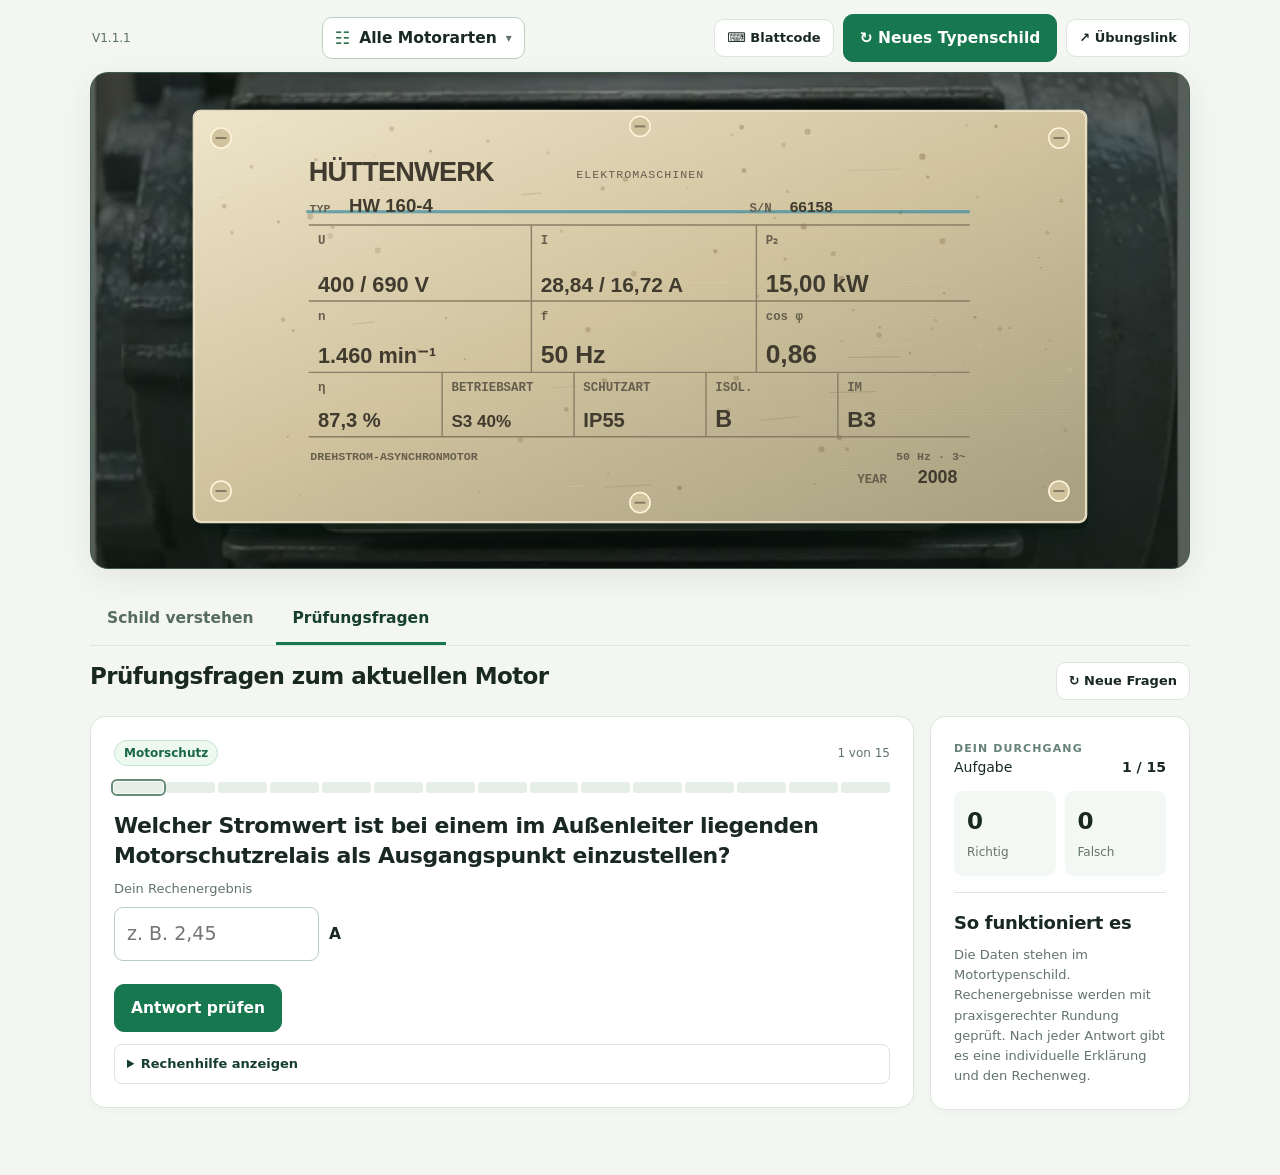
==== commit e3e28b5d: "fix: V1.1.1 – Versionsanzeige und Blattcode-Prüfung" ====
--- a/index.html
+++ b/index.html
@@ -5,7 +5,7 @@
 <meta name="viewport" content="width=device-width, initial-scale=1">
 <meta name="theme-color" content="#14251f">
 <link rel="icon" href="data:image/svg+xml,%3Csvg xmlns='http://www.w3.org/2000/svg' viewBox='0 0 48 48'%3E%3Crect width='48' height='48' rx='10' fill='%23163f30'/%3E%3Ctext x='24' y='34' font-size='28' text-anchor='middle' fill='white'%3E%E2%9A%A1%3C/text%3E%3C/svg%3E">
-<title>Motortypenschild verstehen · Lerntrainer V1.1.0</title>
+<title>Motortypenschild verstehen · Lerntrainer V1.1.1</title>
 
 <style>
 :root{color-scheme:light;--ink:#192922;--mute:#62746a;--bg:#f4f6f2;--paper:#fff;--line:#dce5df;--forest:#163f30;--green:#17774f;--soft:#eaf4ed;--red:#a53624;--redbg:#fceee9;--gold:#c09537;--rad:15px}
@@ -196,6 +196,9 @@
 /* V1.1.0: fotografischer Motor als Buehnenhintergrund, keine Auswirkung auf SVG-Typenschilder. */
 .plate-wrap{background:linear-gradient(90deg,rgba(16,28,23,.64),rgba(18,31,28,.32),rgba(16,28,23,.64)),url("[data-uri]") center center/cover no-repeat!important}
 .plate-wrap:before{background:none!important}
+/* Release-Anzeige im Haupttrainer, unabhängig von Archivversionen. */
+.trainer-version{display:inline-flex;align-items:center;align-self:center;margin-right:auto;font-size:12px;color:#5a7064;white-space:nowrap;padding:4px 2px;font-variant-numeric:tabular-nums}
+@media(max-width:560px){.trainer-version{font-size:11px}}
 </style>
 <script>(function(){
  const params=new URLSearchParams(location.search),code=(params.get('code')||'').trim().toUpperCase();
@@ -205,7 +208,7 @@
 </head>
 <body>
 
-<main class="wrap"><div class="plate-actions">
+<main class="wrap"><div class="plate-actions"><span class="trainer-version" aria-label="Lerntrainer Version 1.1.1">V1.1.1</span>
 <div class="motor-filter" id="motorFilter">
  <button type="button" class="motor-filter-trigger" id="motorFilterTrigger" aria-label="Motorarten auswählen" aria-controls="motorFilterPopover" aria-expanded="false" aria-haspopup="true"><span class="filter-icon" aria-hidden="true">☷</span><span class="filter-text" id="motorFilterText">Alle Motorarten</span><span class="filter-chevron" aria-hidden="true">▾</span></button>
  <div class="motor-filter-popover" id="motorFilterPopover" aria-label="Motorartenfilter" hidden>
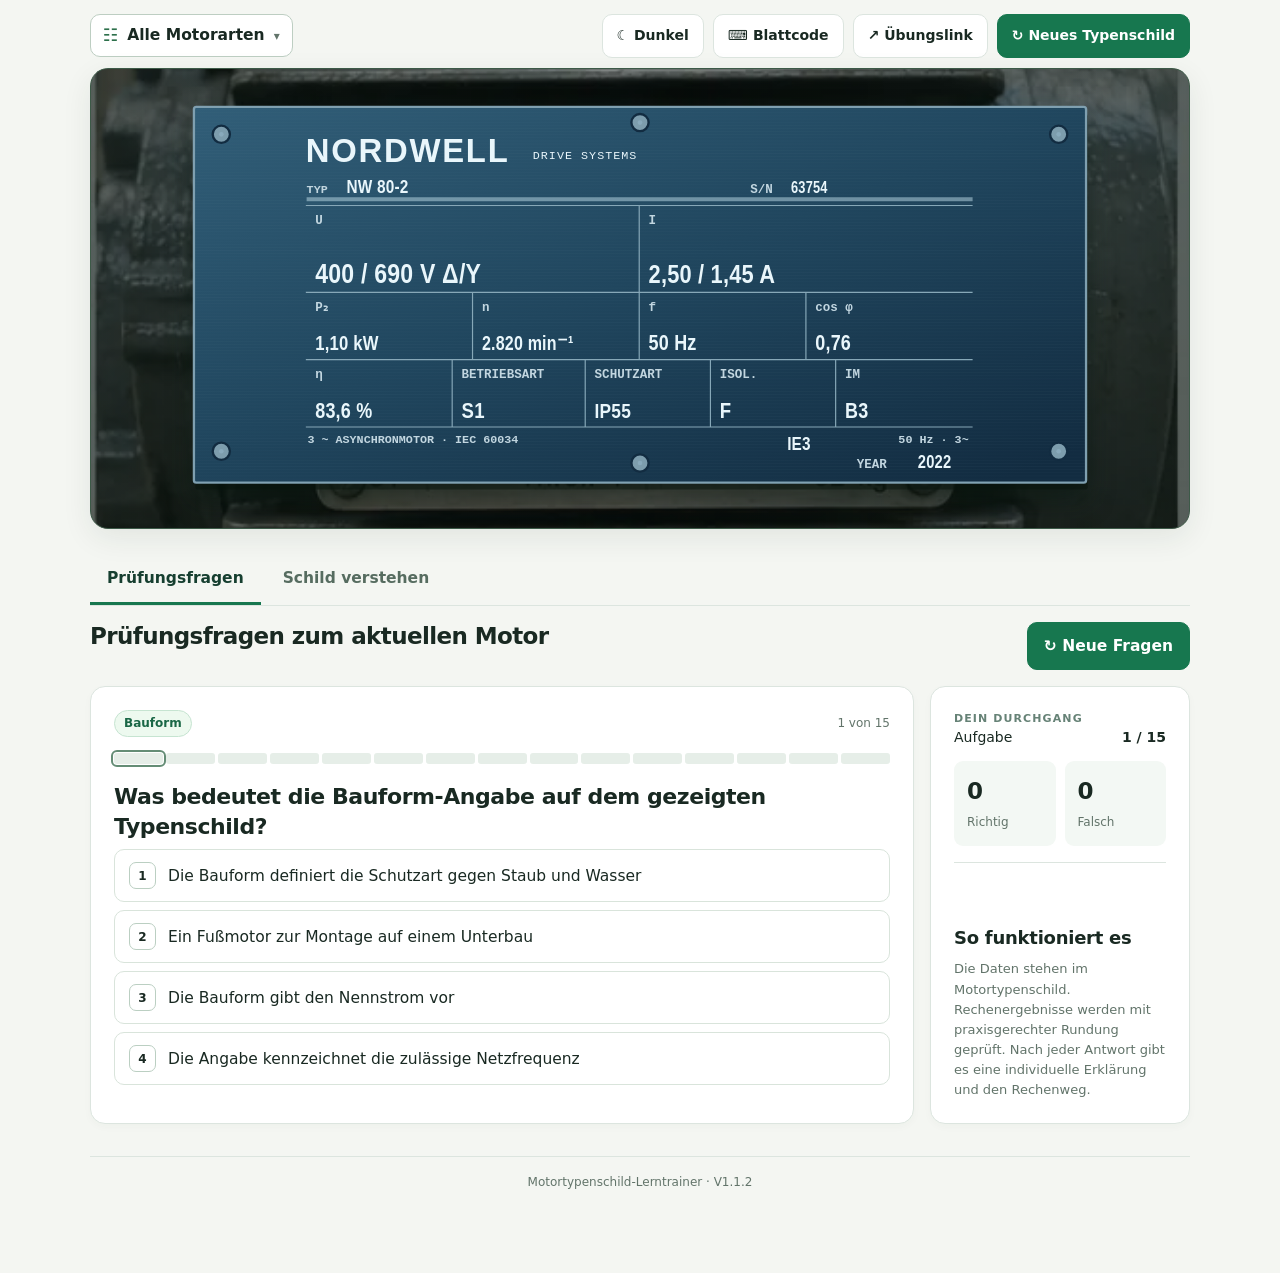
==== commit f1f21bcb: "Verbesserung Generator + dark mode" ====
--- a/index.html
+++ b/index.html
@@ -4,8 +4,9 @@
 <meta charset="utf-8">
 <meta name="viewport" content="width=device-width, initial-scale=1">
 <meta name="theme-color" content="#14251f">
+<script>(function(){try{if(localStorage.getItem('motortypenschild.theme')==='dark')document.documentElement.dataset.theme='dark';}catch(e){}})();</script>
 <link rel="icon" href="data:image/svg+xml,%3Csvg xmlns='http://www.w3.org/2000/svg' viewBox='0 0 48 48'%3E%3Crect width='48' height='48' rx='10' fill='%23163f30'/%3E%3Ctext x='24' y='34' font-size='28' text-anchor='middle' fill='white'%3E%E2%9A%A1%3C/text%3E%3C/svg%3E">
-<title>Motortypenschild verstehen · Lerntrainer V1.1.1</title>
+<title>Motortypenschild verstehen · Lerntrainer V1.1.2</title>
 
 <style>
 :root{color-scheme:light;--ink:#192922;--mute:#62746a;--bg:#f4f6f2;--paper:#fff;--line:#dce5df;--forest:#163f30;--green:#17774f;--soft:#eaf4ed;--red:#a53624;--redbg:#fceee9;--gold:#c09537;--rad:15px}
@@ -199,6 +200,69 @@
 /* Release-Anzeige im Haupttrainer, unabhängig von Archivversionen. */
 .trainer-version{display:inline-flex;align-items:center;align-self:center;margin-right:auto;font-size:12px;color:#5a7064;white-space:nowrap;padding:4px 2px;font-variant-numeric:tabular-nums}
 @media(max-width:560px){.trainer-version{font-size:11px}}
+
+/* V1.1.2: Bedienung, gleich hohe Quizspalten und optionaler Dark Mode. */
+.plate-actions>.btn{min-height:43px;font-size:14px;padding:10px 14px}
+.plate-actions #newMotor{order:4}.plate-actions #shareMotor{order:3}.plate-actions #openWorksheetCode{order:2}.plate-actions #themeToggle{order:1}
+.plate-actions .motor-filter{order:0;margin-right:auto}
+.theme-toggle{min-width:99px}
+.quizframe{align-items:stretch}
+.quizframe>.card{height:100%}
+.quizside{display:flex;flex-direction:column}
+.quizside .quiz-note{margin-top:auto}
+.site-footer{color:var(--mute);font-size:12px;text-align:center;margin-top:32px;padding:16px;border-top:1px solid var(--line)}
+@media(max-width:760px){.quizframe>.card{height:auto}.quizside{display:block}.plate-actions .motor-filter{flex-basis:100%}}
+@media(max-width:520px){.plate-actions>.btn{flex:1 1 auto;min-height:42px;font-size:12px;padding:8px 10px}.plate-actions #newMotor{flex:1 1 100%}.plate-actions #themeToggle{min-width:0}}
+html[data-theme="dark"]{color-scheme:dark;--ink:#e6eee9;--mute:#aec2b6;--bg:#111c18;--paper:#1d2c25;--line:#3a5044;--forest:#b3edca;--green:#6ace9e;--soft:#2b4637;--red:#ffb1a2;--redbg:#452b2a;--gold:#e8ba70}
+html[data-theme="dark"] .card{box-shadow:0 7px 23px #0004}
+html[data-theme="dark"] .btn:not(.ghost){background:#26845a;border-color:#26845a;color:white}
+html[data-theme="dark"] .btn:not(.ghost):hover{background:#329667}
+html[data-theme="dark"] .btn.ghost{background:#23362b;border-color:#496354;color:#edf7f0}
+html[data-theme="dark"] .btn.ghost:hover{background:#314738}
+html[data-theme="dark"] .motor-filter-trigger{background:#24382c;color:#edf7f0;border-color:#597363}
+html[data-theme="dark"] .motor-filter-trigger:hover,html[data-theme="dark"] .motor-filter-trigger[aria-expanded=true]{background:#2c4737}
+html[data-theme="dark"] .motor-filter-trigger .filter-icon,html[data-theme="dark"] .motor-filter-trigger .filter-chevron{color:#b7d6c3}
+html[data-theme="dark"] .motor-filter-popover{background:#1e3027;border-color:#506859;color:#f1f7f2}
+html[data-theme="dark"] .motor-filter-item:hover{background:#304b3b}
+html[data-theme="dark"] .motor-filter-actions{border-color:#506859}
+html[data-theme="dark"] .tab{color:#b0c5b8}html[data-theme="dark"] .tab[aria-selected=true]{color:#8ae4b4}html[data-theme="dark"] .tab:hover{color:#b5f0ce}
+html[data-theme="dark"] .choice{background:#25382d;color:#eaf4ed;border-color:#4c6655}
+html[data-theme="dark"] .choice:hover:not(:disabled){background:#304c3b;border-color:#79b990}
+html[data-theme="dark"] .choice.correct{background:#204936;border-color:#64bc8b}
+html[data-theme="dark"] .choice.wrong{background:#55302a;border-color:#db7467}
+html[data-theme="dark"] .choice .idx{border-color:#7a9786}
+html[data-theme="dark"] .numberin,html[data-theme="dark"] .code-dialog input{background:#182820;color:#eef7f1;border-color:#597363}
+html[data-theme="dark"] .feedback{background:#204435;border-color:#498965}
+html[data-theme="dark"] .feedback.bad{background:#482e2a;border-color:#9e685d}
+html[data-theme="dark"] .feedback .ft{color:#9be6bb}html[data-theme="dark"] .feedback.bad .ft{color:#ffb5a7}
+html[data-theme="dark"] .feedback .step{background:#10261e;color:#eaf6ee}
+html[data-theme="dark"] .sstat,html[data-theme="dark"] .review-item{background:#263c2e}
+html[data-theme="dark"] .review-detail{background:#392922;border-color:#8e6355}
+html[data-theme="dark"] .review-detail summary{color:#ffbdac}
+html[data-theme="dark"] .review-detail .user-answer,html[data-theme="dark"] .review-detail .user-answer strong{color:#e3efea}
+html[data-theme="dark"] .math,html[data-theme="dark"] .year-overview details{background:#26382e;border-color:#4a6351}
+html[data-theme="dark"] .year-overview summary{color:#95ddae}
+html[data-theme="dark"] .note{background:#403621;color:#f7e5c0}
+html[data-theme="dark"] .pill{background:#264c36;color:#baf2cc;border-color:#538d63}
+html[data-theme="dark"] .fieldbtn{background:#24372c;color:#ebf4ed;border-color:#4a6652}
+html[data-theme="dark"] .fieldbtn[aria-pressed=true]{background:#2b593d;border-color:#7eba91}
+html[data-theme="dark"] .formula-line{background:#203228}
+html[data-theme="dark"] .minilabel,html[data-theme="dark"] .quick-item p{color:#aec8b8}
+html[data-theme="dark"] .quicknum{background:#2f5540;color:#a9ecc4}
+html[data-theme="dark"] .helpbox summary{color:#a5e9bd}
+html[data-theme="dark"] .connection-diagram{background:#263b2e;border-color:#597363}
+html[data-theme="dark"] .connection-diagram figcaption{color:#a5ecc2}
+html[data-theme="dark"] .connection-diagram p{color:#b8cfc0}
+html[data-theme="dark"] .connection-diagram svg,html[data-theme="dark"] .terminal-figure{background:#fffdf9;border-radius:6px}
+html[data-theme="dark"] .code-dialog{background:#1c3024;color:#edf8f0;border-color:#557662}
+html[data-theme="dark"] .code-dialog p{color:#b4ccbc}
+html[data-theme="dark"] .code-dialog .code-error{color:#ffb6a7}
+html[data-theme="dark"] #plateModal{background:#192820;color:#f2f7f2;border-color:#546e5c}
+html[data-theme="dark"] #plateModal .modal-head{background:#23382a;border-color:#506b55}
+html[data-theme="dark"] #plateModal .modal-help{color:#c2d0c5}
+html[data-theme="dark"] .progress .progress-segment:not(.right):not(.wrong){background:#4e6657}
+html[data-theme="dark"] a{color:#9de8bd}
+
 </style>
 <script>(function(){
  const params=new URLSearchParams(location.search),code=(params.get('code')||'').trim().toUpperCase();
@@ -208,7 +272,7 @@
 </head>
 <body>
 
-<main class="wrap"><div class="plate-actions"><span class="trainer-version" aria-label="Lerntrainer Version 1.1.1">V1.1.1</span>
+<main class="wrap"><div class="plate-actions">
 <div class="motor-filter" id="motorFilter">
  <button type="button" class="motor-filter-trigger" id="motorFilterTrigger" aria-label="Motorarten auswählen" aria-controls="motorFilterPopover" aria-expanded="false" aria-haspopup="true"><span class="filter-icon" aria-hidden="true">☷</span><span class="filter-text" id="motorFilterText">Alle Motorarten</span><span class="filter-chevron" aria-hidden="true">▾</span></button>
  <div class="motor-filter-popover" id="motorFilterPopover" aria-label="Motorartenfilter" hidden>
@@ -223,15 +287,15 @@
   <div class="motor-filter-actions"><button type="button" class="btn ghost sm" id="selectAllMotorKinds">Alle auswählen</button><button type="button" class="btn sm" id="closeMotorFilter">Fertig</button></div>
  </div>
 </div>
-<button type="button" class="btn ghost sm" id="openWorksheetCode">⌨ Blattcode</button><button type="button" class="btn" id="newMotor">↻ Neues Typenschild</button><button type="button" class="btn ghost sm" id="shareMotor" title="Diesen Motor und den aktuellen Fragen-Durchgang per Link teilen">↗ Übungslink</button><span id="shareState" class="sr-only" role="status" aria-live="polite"></span></div>
+<button type="button" class="btn ghost theme-toggle" id="themeToggle" aria-pressed="false" title="Dunkles Farbschema aktivieren">☾ Dunkel</button><button type="button" class="btn ghost" id="openWorksheetCode">⌨ Blattcode</button><button type="button" class="btn ghost" id="shareMotor" title="Diesen Motor und den aktuellen Fragen-Durchgang per Link teilen">↗ Übungslink</button><button type="button" class="btn" id="newMotor">↻ Neues Typenschild</button><span id="shareState" class="sr-only" role="status" aria-live="polite"></span></div>
 <dialog id="worksheetCodeDialog" class="code-dialog" aria-labelledby="codeDialogTitle">
 <form method="dialog" id="worksheetCodeForm"><h2 id="codeDialogTitle">Blattcode eingeben</h2>
 <p>Code vom Arbeitsblatt oder vom Lösungsblatt eingeben.</p>
-<label for="worksheetCodeInput">Blattcode</label><input id="worksheetCodeInput" autocomplete="off" spellcheck="false" maxlength="15" placeholder="A1-XXXX-XXXX-X" />
+<label for="worksheetCodeInput">Blattcode</label><input id="worksheetCodeInput" autocomplete="off" spellcheck="false" autocapitalize="characters" maxlength="32" placeholder="A1-XXXX-XXXX-X" inputmode="text" />
 <p id="worksheetCodeError" role="alert" class="code-error"></p>
 <div class="code-actions"><button type="button" class="btn ghost" id="cancelWorksheetCode">Abbrechen</button><button type="submit" class="btn">Öffnen</button></div></form></dialog>
 <div class="plate-wrap"><svg class="plate" id="plate" viewBox="0 0 1000 490" role="group" aria-label="Motortypenschild mit technischen Nenndaten" xmlns="http://www.w3.org/2000/svg"></svg></div>
-<div class="tabs" role="tablist" aria-label="Lernmodus wählen"><button type="button" id="tabLearn" class="tab" role="tab" aria-selected="false" aria-controls="learn">Schild verstehen</button><button type="button" id="tabQuiz" class="tab" role="tab" aria-selected="true" aria-controls="quiz">Prüfungsfragen</button></div>
+<div class="tabs" role="tablist" aria-label="Lernmodus wählen"><button type="button" id="tabQuiz" class="tab" role="tab" aria-selected="true" aria-controls="quiz">Prüfungsfragen</button><button type="button" id="tabLearn" class="tab" role="tab" aria-selected="false" aria-controls="learn">Schild verstehen</button></div>
 <section id="learn" class="panel" hidden role="tabpanel" aria-labelledby="tabLearn"><div class="learning"><div class="card"><h2 id="exTitle">Die Angaben auf dem Motorschild</h2><div id="exValue" class="bigvalue">Δ / Y</div><div id="exBody" class="info-text"></div><div id="exMath"></div><div id="exDiagram"></div><div id="exNote"></div></div><div class="card"><h3>Alle Angaben entdecken</h3><div class="field-nav" id="fieldNav"></div><div class="divider"></div><h3>Die wichtigsten Formeln</h3><div class="formula-stack"><div class="formula-line"><span class="name">Aufgenommene Wirkleistung</span><span class="val" data-formula="lineP"></span></div><div class="formula-line"><span class="name">Wirkungsgrad</span><span class="val" data-formula="eta"></span></div><div class="formula-line"><span class="name">Synchrondrehzahl</span><span class="val" data-formula="ns"></span></div><div class="formula-line"><span class="name">Schlupf</span><span class="val" data-formula="slip"></span></div><div class="formula-line torque-formula">
  <span class="name">Nenndrehmoment – allgemeine physikalische Gleichung</span>
  <span class="val" data-formula="torque"></span>
@@ -242,7 +306,8 @@
   <div class="formula-unit"><b>Achtung: Diese Form darfst du nur mit P₂ in kW und n in min⁻¹ einsetzen.</b> Das Ergebnis ist dann in N·m. Bei anderen Einheiten musst du vorher umrechnen.</div>
  </div>
 </div></div><div class="helpbox">Für die Synchrondrehzahl bezeichnet <em>p</em> die Polpaarzahl. Beachte bei Zahlenwertgleichungen die ausdrücklich angegebenen Einheiten.</div></div></div></section>
-<section id="quiz" class="panel on" role="tabpanel" aria-labelledby="tabQuiz"><div class="quizhead"><div><h2>Prüfungsfragen zum aktuellen Motor</h2></div><button type="button" class="btn ghost sm" id="restartQuiz">↻ Neue Fragen</button></div><div id="quizAnnouncement" class="sr-only" role="status" aria-live="polite" aria-atomic="true"></div><div class="quizframe"><div class="card" id="questionCard"></div><aside class="card quizside"><div class="smallstat"><div><div class="minilabel">Dein Durchgang</div><div class="statline"><span>Aufgabe</span><b id="qcount">1 / 15</b></div></div><div class="statblocks"><div class="sstat"><strong id="qright">0</strong><span>Richtig</span></div><div class="sstat"><strong id="qwrong">0</strong><span>Falsch</span></div></div></div><hr><div class="quiz-note"><h3>So funktioniert es</h3><p>Die Daten stehen im Motortypenschild. Rechenergebnisse werden mit praxisgerechter Rundung geprüft. Nach jeder Antwort gibt es eine individuelle Erklärung und den Rechenweg.</p></div></aside></div></section>
+<section id="quiz" class="panel on" role="tabpanel" aria-labelledby="tabQuiz"><div class="quizhead"><div><h2>Prüfungsfragen zum aktuellen Motor</h2></div><button type="button" class="btn" id="restartQuiz">↻ Neue Fragen</button></div><div id="quizAnnouncement" class="sr-only" role="status" aria-live="polite" aria-atomic="true"></div><div class="quizframe"><div class="card" id="questionCard"></div><aside class="card quizside"><div class="smallstat"><div><div class="minilabel">Dein Durchgang</div><div class="statline"><span>Aufgabe</span><b id="qcount">1 / 15</b></div></div><div class="statblocks"><div class="sstat"><strong id="qright">0</strong><span>Richtig</span></div><div class="sstat"><strong id="qwrong">0</strong><span>Falsch</span></div></div></div><hr><div class="quiz-note"><h3>So funktioniert es</h3><p>Die Daten stehen im Motortypenschild. Rechenergebnisse werden mit praxisgerechter Rundung geprüft. Nach jeder Antwort gibt es eine individuelle Erklärung und den Rechenweg.</p></div></aside></div></section>
+<footer class="site-footer" aria-label="Versionsinformation">Motortypenschild-Lerntrainer · V1.1.2</footer>
 </main>
 <div class="tipfloat" id="tip" role="tooltip"></div>
 <dialog id="plateModal" aria-label="Vergrößerte Typenschildansicht">
@@ -2029,6 +2094,54 @@
 
 for(const el of document.querySelectorAll('[data-formula]')) { const make=summaryFormulas[el.dataset.formula]; if(make)el.innerHTML=mm.display(make()); }
 // Test-Schnittstelle für lokale automatisierte Funktionstests; keine Netzwerkanbindung.
+
+// V1.1.2: Manuelles Eintippen sowie eingefuegte Codes werden einheitlich formatiert.
+function normalizeSheetCode(value){
+ const raw=String(value||'').toUpperCase().replace(/[^A-Z0-9]/g,'').slice(0,11);
+ if(!raw)return '';
+ const prefixLength=raw.length>1&&raw[1]==='1'?2:1;
+ const head=raw.slice(0,prefixLength),body=raw.slice(prefixLength);
+ return head+(body.length?'-'+body.slice(0,4):'')+(body.length>4?'-'+body.slice(4,8):'')+(prefixLength===2&&body.length>8?'-'+body.slice(8,9):'');
+}
+const sheetCodeEntry=$('#worksheetCodeInput');
+function selectionForCodeChars(formatted,count){
+ if(count<=0)return 0;
+ let seen=0;
+ for(let i=0;i<formatted.length;i++){
+  if(/[A-Z0-9]/.test(formatted[i]))seen++;
+  if(seen===count){return i+1;}
+ }
+ return formatted.length;
+}
+sheetCodeEntry.addEventListener('input',()=>{
+ const position=sheetCodeEntry.selectionStart??sheetCodeEntry.value.length;
+ const count=sheetCodeEntry.value.slice(0,position).replace(/[^A-Za-z0-9]/g,'').length;
+ const formatted=normalizeSheetCode(sheetCodeEntry.value);
+ if(formatted!==sheetCodeEntry.value){sheetCodeEntry.value=formatted;const pos=selectionForCodeChars(formatted,count);sheetCodeEntry.setSelectionRange(pos,pos);}
+ $('#worksheetCodeError').textContent='';
+});
+sheetCodeEntry.addEventListener('keydown',event=>{
+ if(event.key!=='Backspace'||sheetCodeEntry.selectionStart!==sheetCodeEntry.selectionEnd)return;
+ const position=sheetCodeEntry.selectionStart;
+ if(position>0&&sheetCodeEntry.value[position-1]==='-'){
+  event.preventDefault();const raw=sheetCodeEntry.value.slice(0,position-1).replace(/[^A-Za-z0-9]/g,'');
+  const count=raw.length;
+  const all=sheetCodeEntry.value.replace(/[^A-Za-z0-9]/g,'');
+  sheetCodeEntry.value=normalizeSheetCode(all.slice(0,count-1)+all.slice(count));
+  const pos=selectionForCodeChars(sheetCodeEntry.value,count-1);sheetCodeEntry.setSelectionRange(pos,pos);
+ }
+});
+const trainerThemeToggle=$('#themeToggle');
+function applyTrainerTheme(theme){
+ const dark=theme==='dark';document.documentElement.dataset.theme=dark?'dark':'light';
+ trainerThemeToggle.setAttribute('aria-pressed',String(dark));
+ trainerThemeToggle.textContent=dark?'☀ Hell':'☾ Dunkel';
+ trainerThemeToggle.title=dark?'Helles Farbschema aktivieren':'Dunkles Farbschema aktivieren';
+ try{localStorage.setItem('motortypenschild.theme',dark?'dark':'light');}catch(e){}
+}
+trainerThemeToggle.addEventListener('click',()=>applyTrainerTheme(document.documentElement.dataset.theme==='dark'?'light':'dark'));
+applyTrainerTheme(document.documentElement.dataset.theme==='dark'?'dark':'light');
+
 window.__motorlab={makeWorksheetCode,parseWorksheetCode,worksheetSelection,worksheetTaskType,worksheetComplexity,conceptOf,seeded,improveMCChoices,varyQuestion,makeSeed:()=>currentMotorSeed,quizSeed:()=>currentQuizSeed,quizProgressHTML,retryIncorrectQuestions,results:()=>results.map(r=>({...r})),makeMotor,createStandardModel,validateStandardModel,makeSwitchMotor,validateSwitchMotor,buildSwitchQuestions,buildQuestions,checkNumber,parseNumericAnswer,plate:()=>motor,questions:()=>questions,startQuiz,questionGroups,usedQuestionIds:()=>[...usedQuestionIds],efficiencyMinimum,frameByPoles,motorWeights,multiQuestionGroups,switchMode,newMotor,
  selectedMotorKinds:()=>activeMotorKinds(),generatedMotorKinds:()=>[...generatedMotorKinds],
  setMotorKinds:(kinds)=>{if(!Array.isArray(kinds)||!kinds.length||kinds.some(k=>!allMotorKinds.includes(k)))throw Error('Ungültiger Motorfilter');selectedMotorKinds=new Set(kinds);updateMotorFilterUI();},
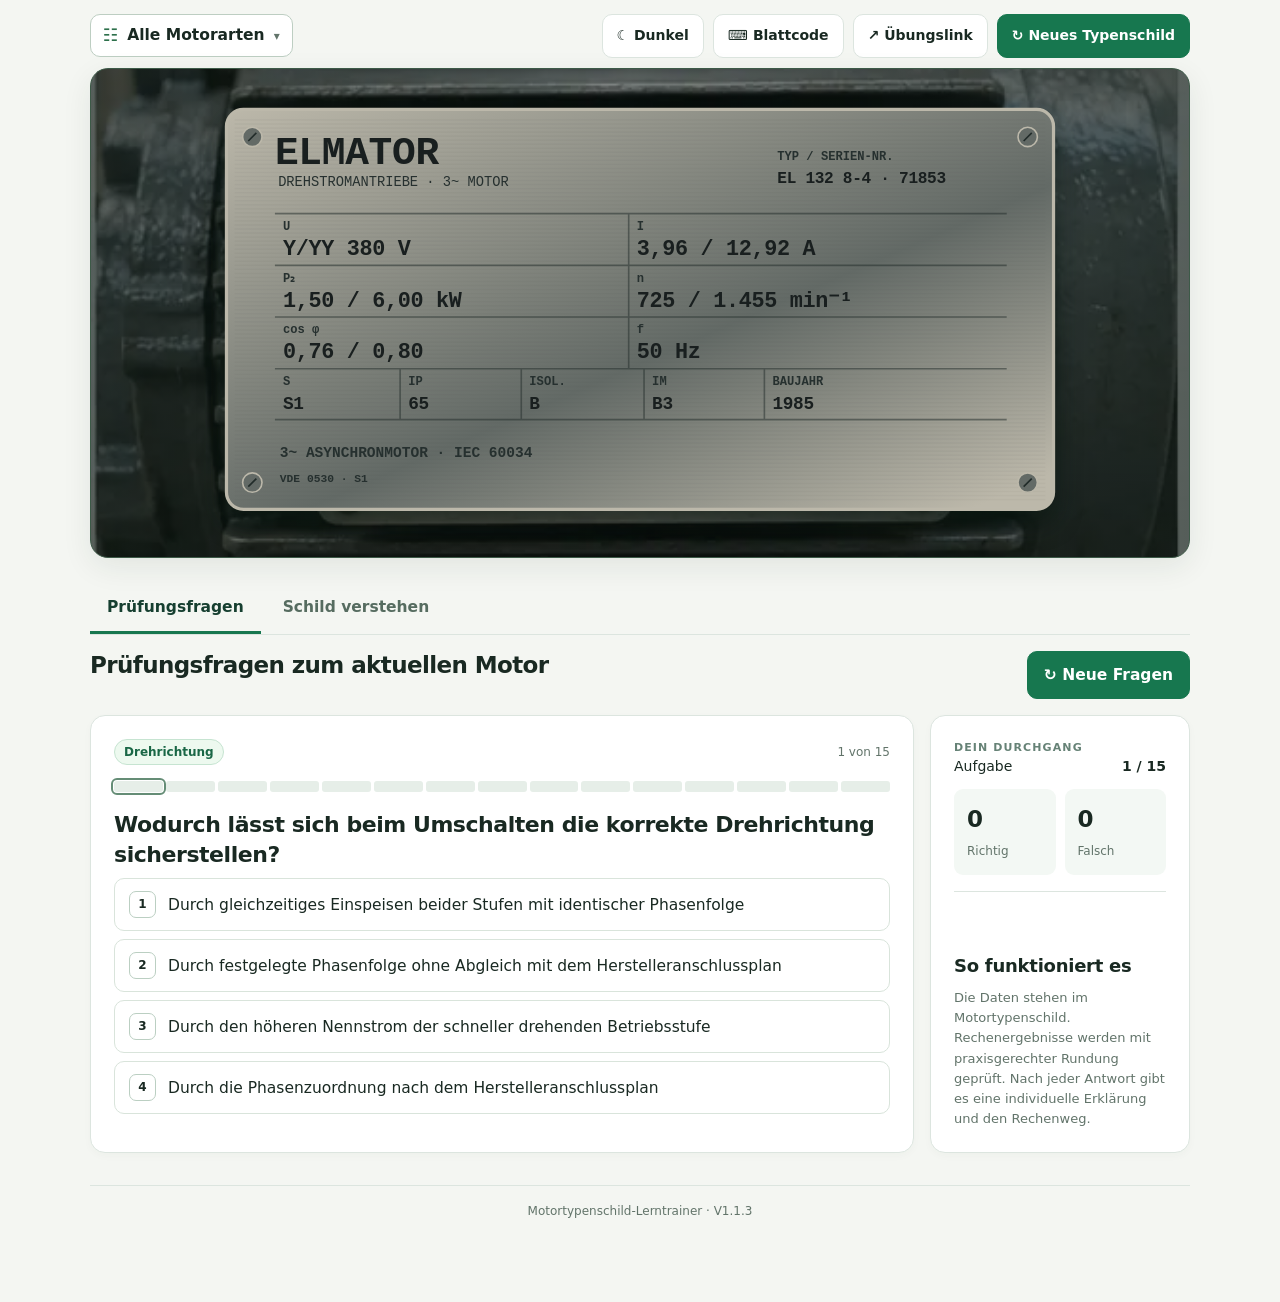
==== commit fe9039b7: "generator fix" ====
--- a/index.html
+++ b/index.html
@@ -6,7 +6,7 @@
 <meta name="theme-color" content="#14251f">
 <script>(function(){try{if(localStorage.getItem('motortypenschild.theme')==='dark')document.documentElement.dataset.theme='dark';}catch(e){}})();</script>
 <link rel="icon" href="data:image/svg+xml,%3Csvg xmlns='http://www.w3.org/2000/svg' viewBox='0 0 48 48'%3E%3Crect width='48' height='48' rx='10' fill='%23163f30'/%3E%3Ctext x='24' y='34' font-size='28' text-anchor='middle' fill='white'%3E%E2%9A%A1%3C/text%3E%3C/svg%3E">
-<title>Motortypenschild verstehen · Lerntrainer V1.1.2</title>
+<title>Motortypenschild verstehen · Lerntrainer V1.1.3</title>
 
 <style>
 :root{color-scheme:light;--ink:#192922;--mute:#62746a;--bg:#f4f6f2;--paper:#fff;--line:#dce5df;--forest:#163f30;--green:#17774f;--soft:#eaf4ed;--red:#a53624;--redbg:#fceee9;--gold:#c09537;--rad:15px}
@@ -307,7 +307,7 @@
  </div>
 </div></div><div class="helpbox">Für die Synchrondrehzahl bezeichnet <em>p</em> die Polpaarzahl. Beachte bei Zahlenwertgleichungen die ausdrücklich angegebenen Einheiten.</div></div></div></section>
 <section id="quiz" class="panel on" role="tabpanel" aria-labelledby="tabQuiz"><div class="quizhead"><div><h2>Prüfungsfragen zum aktuellen Motor</h2></div><button type="button" class="btn" id="restartQuiz">↻ Neue Fragen</button></div><div id="quizAnnouncement" class="sr-only" role="status" aria-live="polite" aria-atomic="true"></div><div class="quizframe"><div class="card" id="questionCard"></div><aside class="card quizside"><div class="smallstat"><div><div class="minilabel">Dein Durchgang</div><div class="statline"><span>Aufgabe</span><b id="qcount">1 / 15</b></div></div><div class="statblocks"><div class="sstat"><strong id="qright">0</strong><span>Richtig</span></div><div class="sstat"><strong id="qwrong">0</strong><span>Falsch</span></div></div></div><hr><div class="quiz-note"><h3>So funktioniert es</h3><p>Die Daten stehen im Motortypenschild. Rechenergebnisse werden mit praxisgerechter Rundung geprüft. Nach jeder Antwort gibt es eine individuelle Erklärung und den Rechenweg.</p></div></aside></div></section>
-<footer class="site-footer" aria-label="Versionsinformation">Motortypenschild-Lerntrainer · V1.1.2</footer>
+<footer class="site-footer" aria-label="Versionsinformation">Motortypenschild-Lerntrainer · V1.1.3</footer>
 </main>
 <div class="tipfloat" id="tip" role="tooltip"></div>
 <dialog id="plateModal" aria-label="Vergrößerte Typenschildansicht">
